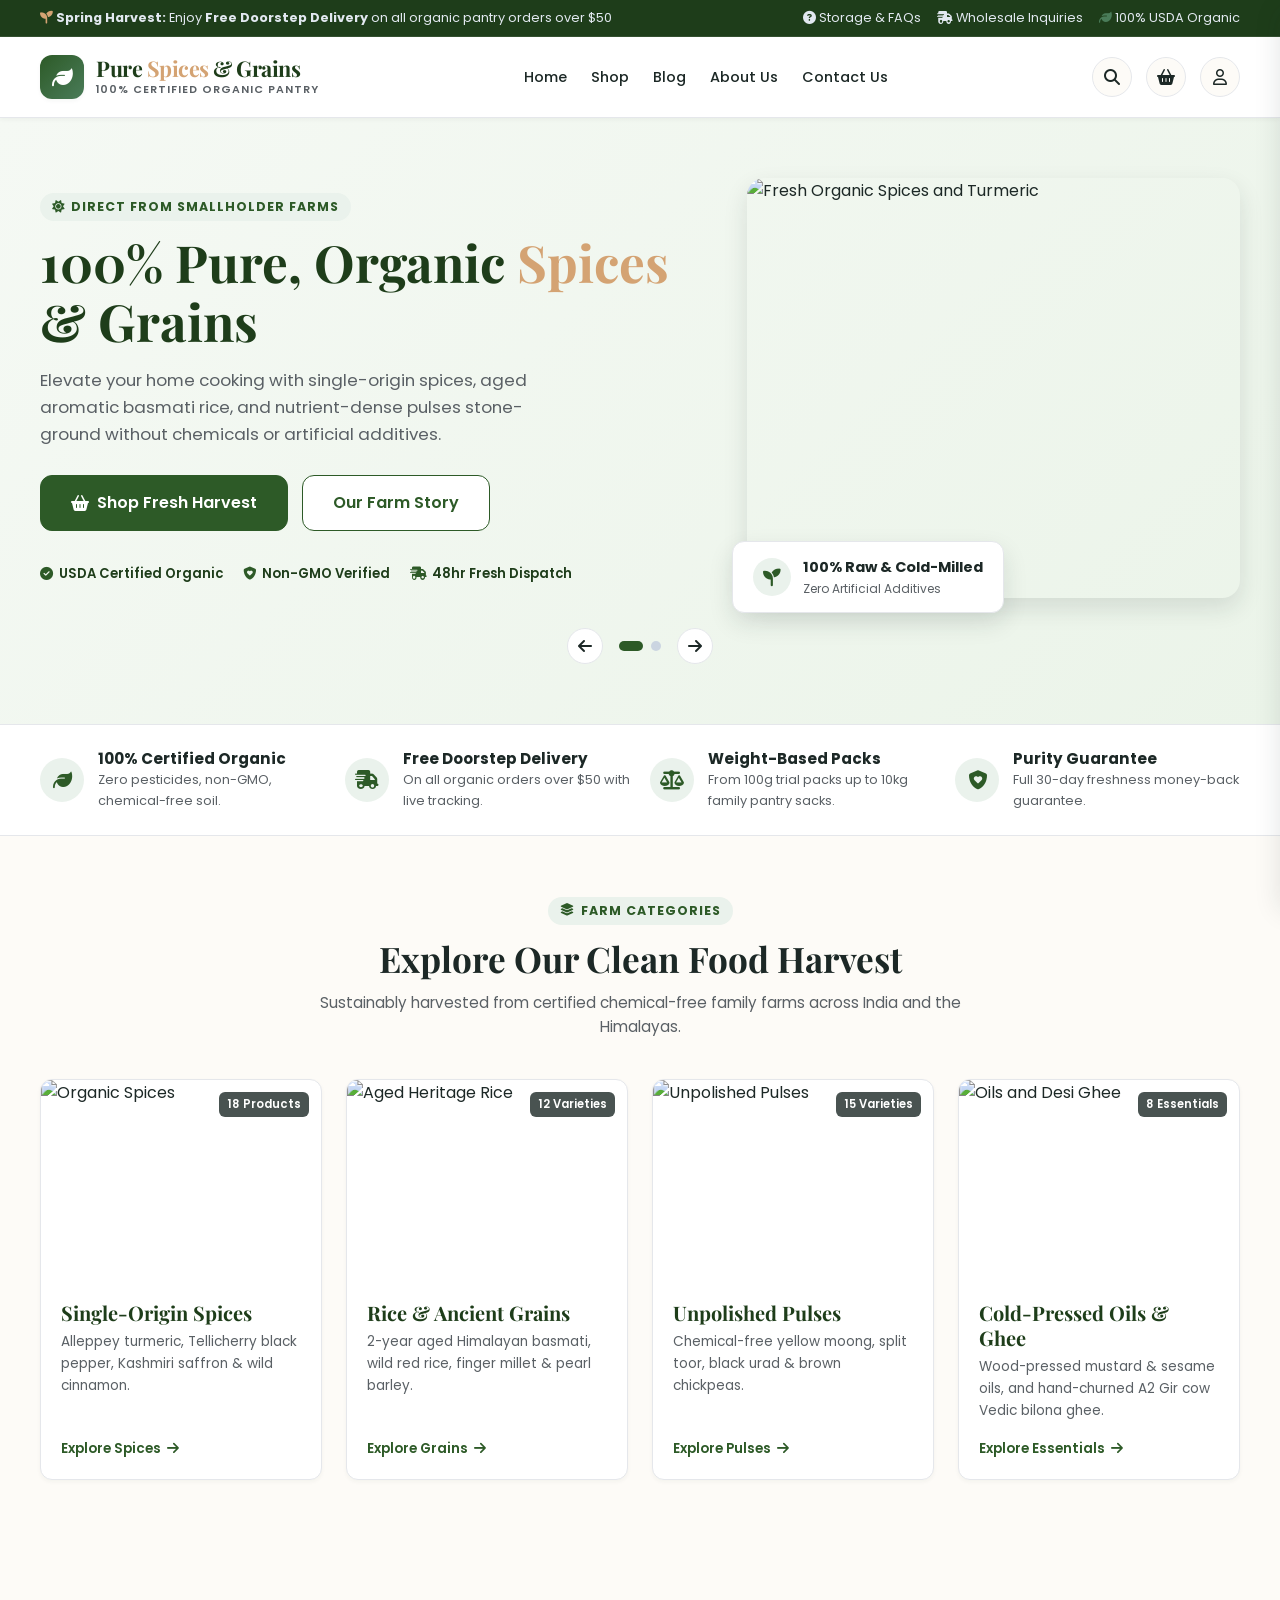
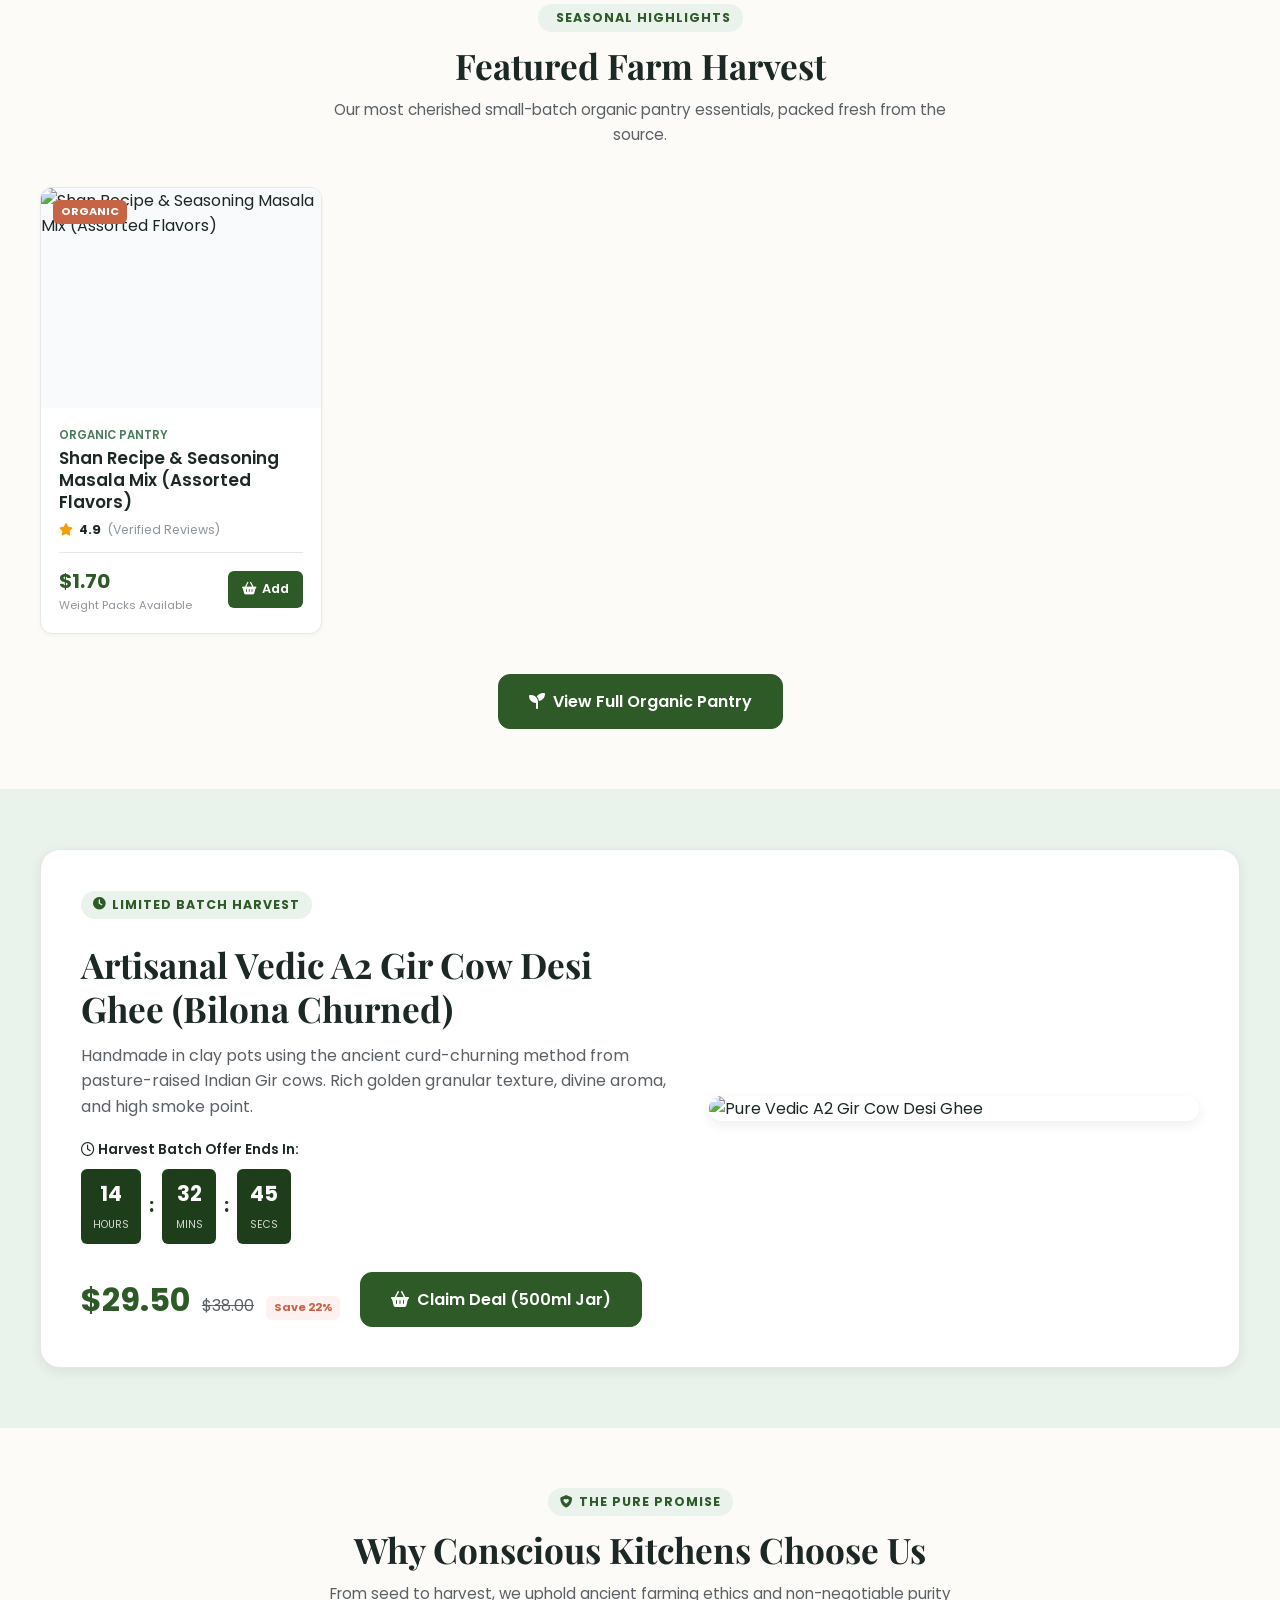
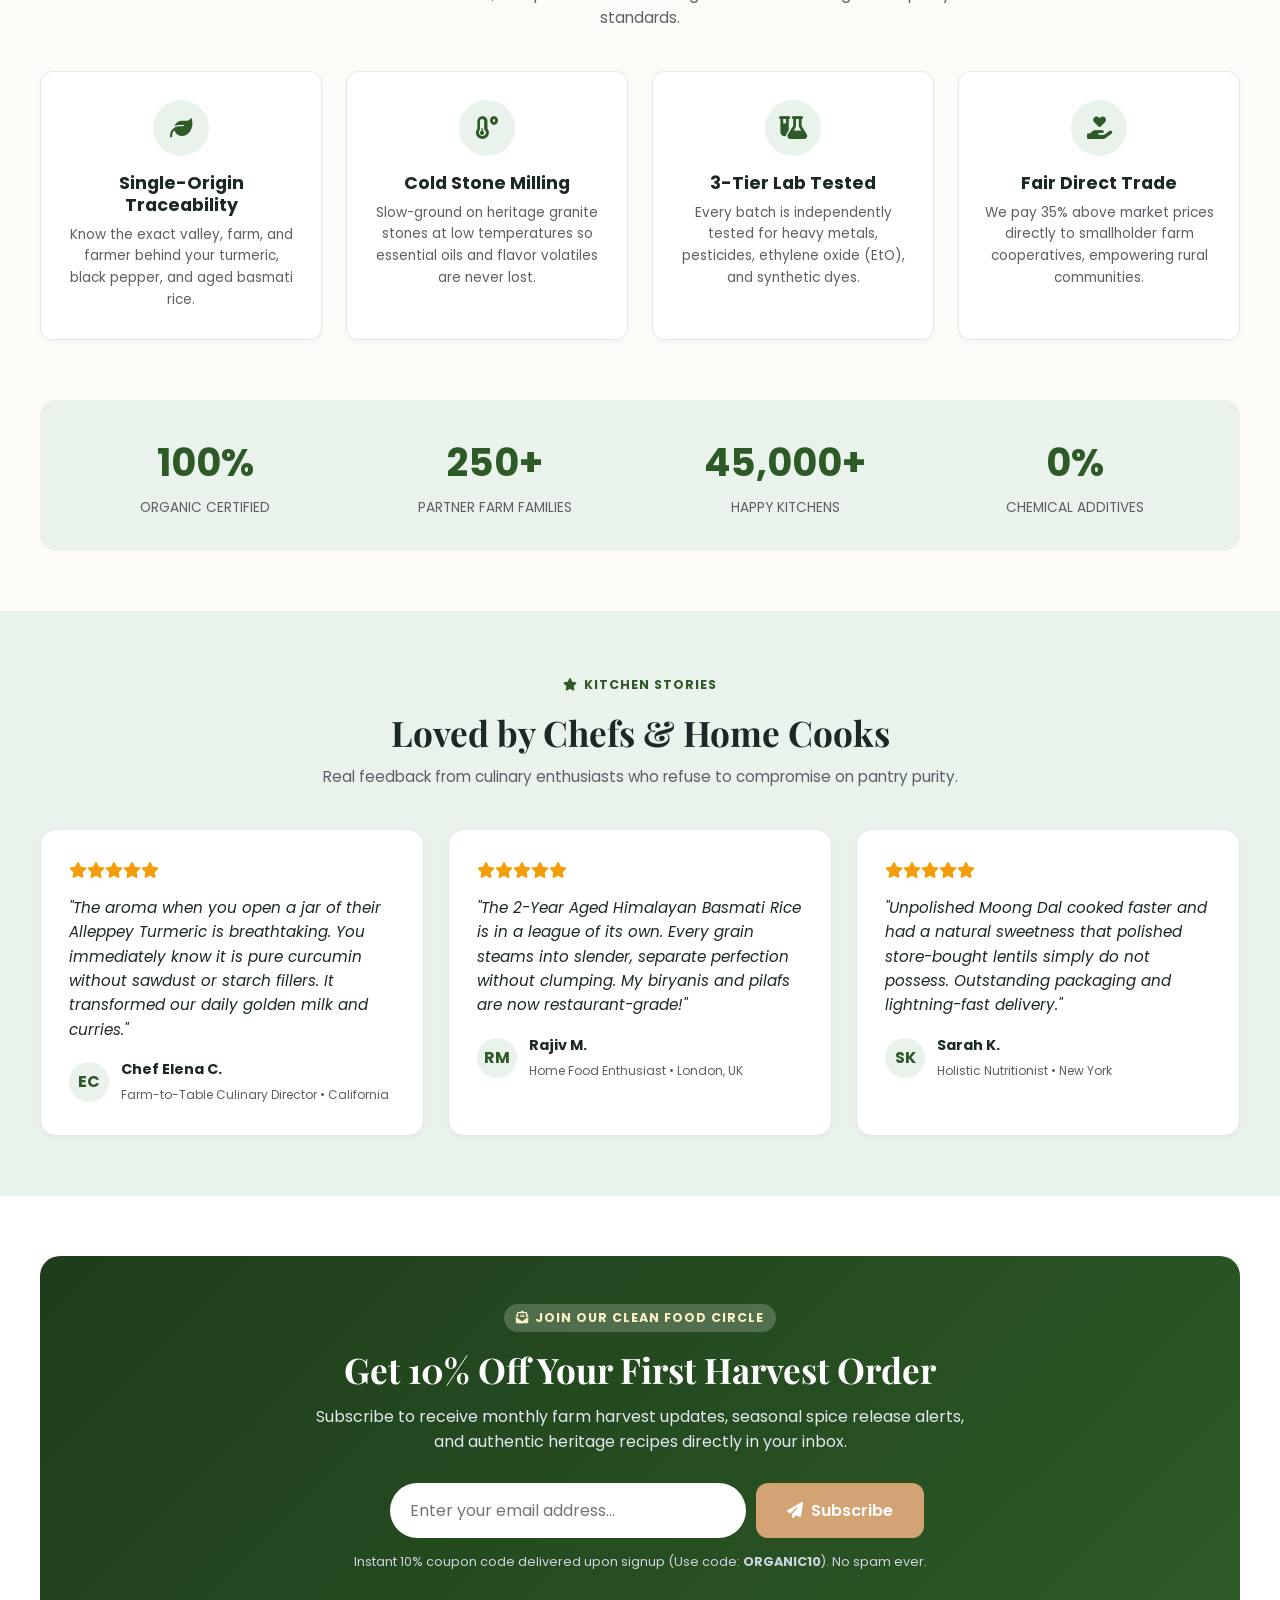
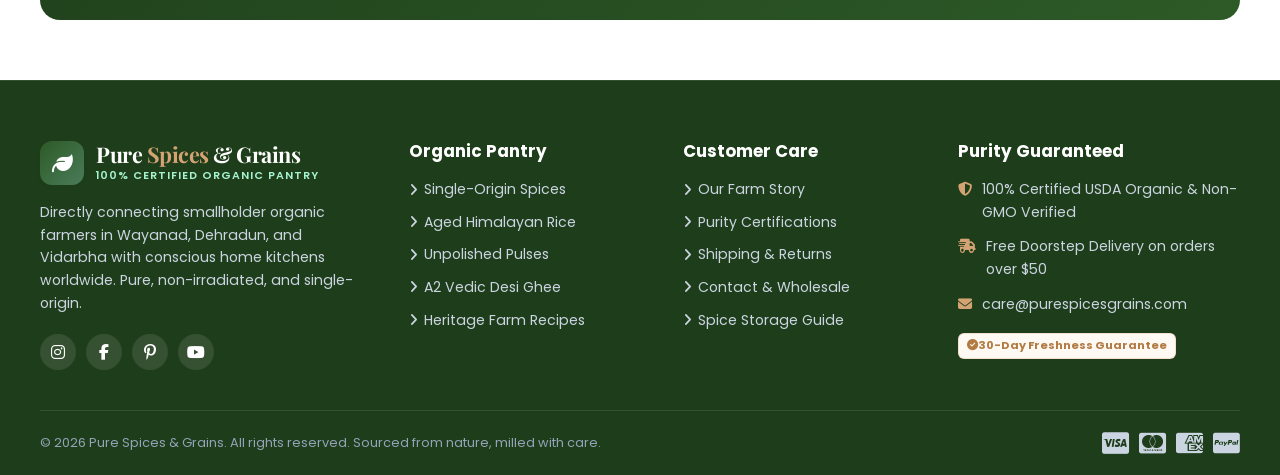
==== index.html @ 3eeeb17a "Fix CSS paths: Embed full master stylesheet and fontawesome for 100% pixel-perfect render" ====
<!DOCTYPE html>
<html lang="en-US">
<head>
  <meta charset="UTF-8">
  <meta name="viewport" content="width=device-width, initial-scale=1.0">
  <link rel="profile" href="https://gmpg.org/xfn/11">
  
  <link rel="preconnect" href="https://fonts.googleapis.com">
  <link rel="preconnect" href="https://fonts.gstatic.com" crossorigin>
  <link href="https://fonts.googleapis.com/css2?family=Playfair+Display:ital,wght@0,400;0,600;0,700;1,400&family=Poppins:ital,wght@0,300;0,400;0,500;0,600;0,700;1,400&display=swap" rel="stylesheet">
  <link rel="stylesheet" href="https://cdnjs.cloudflare.com/ajax/libs/font-awesome/6.5.1/css/all.min.css">
  
  <title>theme</title>
<meta name='robots' content='max-image-preview:large' />
<link rel='dns-prefetch' href='//fonts.googleapis.com' />
<link rel='dns-prefetch' href='//cdnjs.cloudflare.com' />
<style id="wp-img-auto-sizes-contain-inline-css">
img:is([sizes=auto i],[sizes^="auto," i]){contain-intrinsic-size:3000px 1500px}
/*# sourceURL=wp-img-auto-sizes-contain-inline-css */
</style>
<style id="wp-emoji-styles-inline-css">

	img.wp-smiley, img.emoji {
		display: inline !important;
		border: none !important;
		box-shadow: none !important;
		height: 1em !important;
		width: 1em !important;
		margin: 0 0.07em !important;
		vertical-align: -0.1em !important;
		background: none !important;
		padding: 0 !important;
	}
/*# sourceURL=wp-emoji-styles-inline-css */
</style>
<link rel='stylesheet' id='wp-block-library-css' href='https://themetest.appliancesnest.com/wp-includes/css/dist/block-library/style.min.css?ver=7.1' media='all' />
<style id="classic-theme-styles-inline-css">
/*! This file is auto-generated */
.wp-block-button__link{color:#fff;background-color:#32373c;border-radius:9999px;box-shadow:none;text-decoration:none;padding:calc(.667em + 2px) calc(1.333em + 2px);font-size:1.125em}.wp-block-file__button{background:#32373c;color:#fff;text-decoration:none}
/*# sourceURL=/wp-includes/css/classic-themes.min.css */
</style>
<style id="global-styles-inline-css">
:root{--wp--preset--aspect-ratio--square: 1;--wp--preset--aspect-ratio--4-3: 4/3;--wp--preset--aspect-ratio--3-4: 3/4;--wp--preset--aspect-ratio--3-2: 3/2;--wp--preset--aspect-ratio--2-3: 2/3;--wp--preset--aspect-ratio--16-9: 16/9;--wp--preset--aspect-ratio--9-16: 9/16;--wp--preset--color--black: #000000;--wp--preset--color--cyan-bluish-gray: #abb8c3;--wp--preset--color--white: #ffffff;--wp--preset--color--pale-pink: #f78da7;--wp--preset--color--vivid-red: #cf2e2e;--wp--preset--color--luminous-vivid-orange: #ff6900;--wp--preset--color--luminous-vivid-amber: #fcb900;--wp--preset--color--light-green-cyan: #7bdcb5;--wp--preset--color--vivid-green-cyan: #00d084;--wp--preset--color--pale-cyan-blue: #8ed1fc;--wp--preset--color--vivid-cyan-blue: #0693e3;--wp--preset--color--vivid-purple: #9b51e0;--wp--preset--gradient--vivid-cyan-blue-to-vivid-purple: linear-gradient(135deg,rgb(6,147,227) 0%,rgb(155,81,224) 100%);--wp--preset--gradient--light-green-cyan-to-vivid-green-cyan: linear-gradient(135deg,rgb(122,220,180) 0%,rgb(0,208,130) 100%);--wp--preset--gradient--luminous-vivid-amber-to-luminous-vivid-orange: linear-gradient(135deg,rgb(252,185,0) 0%,rgb(255,105,0) 100%);--wp--preset--gradient--luminous-vivid-orange-to-vivid-red: linear-gradient(135deg,rgb(255,105,0) 0%,rgb(207,46,46) 100%);--wp--preset--gradient--very-light-gray-to-cyan-bluish-gray: linear-gradient(135deg,rgb(238,238,238) 0%,rgb(169,184,195) 100%);--wp--preset--gradient--cool-to-warm-spectrum: linear-gradient(135deg,rgb(74,234,220) 0%,rgb(151,120,209) 20%,rgb(207,42,186) 40%,rgb(238,44,130) 60%,rgb(251,105,98) 80%,rgb(254,248,76) 100%);--wp--preset--gradient--blush-light-purple: linear-gradient(135deg,rgb(255,206,236) 0%,rgb(152,150,240) 100%);--wp--preset--gradient--blush-bordeaux: linear-gradient(135deg,rgb(254,205,165) 0%,rgb(254,45,45) 50%,rgb(107,0,62) 100%);--wp--preset--gradient--luminous-dusk: linear-gradient(135deg,rgb(255,203,112) 0%,rgb(199,81,192) 50%,rgb(65,88,208) 100%);--wp--preset--gradient--pale-ocean: linear-gradient(135deg,rgb(255,245,203) 0%,rgb(182,227,212) 50%,rgb(51,167,181) 100%);--wp--preset--gradient--electric-grass: linear-gradient(135deg,rgb(202,248,128) 0%,rgb(113,206,126) 100%);--wp--preset--gradient--midnight: linear-gradient(135deg,rgb(2,3,129) 0%,rgb(40,116,252) 100%);--wp--preset--font-size--small: 13px;--wp--preset--font-size--medium: 20px;--wp--preset--font-size--large: 36px;--wp--preset--font-size--x-large: 42px;--wp--preset--spacing--20: 0.44rem;--wp--preset--spacing--30: 0.67rem;--wp--preset--spacing--40: 1rem;--wp--preset--spacing--50: 1.5rem;--wp--preset--spacing--60: 2.25rem;--wp--preset--spacing--70: 3.38rem;--wp--preset--spacing--80: 5.06rem;--wp--preset--shadow--natural: 6px 6px 9px rgba(0, 0, 0, 0.2);--wp--preset--shadow--deep: 12px 12px 50px rgba(0, 0, 0, 0.4);--wp--preset--shadow--sharp: 6px 6px 0px rgba(0, 0, 0, 0.2);--wp--preset--shadow--outlined: 6px 6px 0px -3px rgb(255, 255, 255), 6px 6px rgb(0, 0, 0);--wp--preset--shadow--crisp: 6px 6px 0px rgb(0, 0, 0);}.wp-block-button{--wp--preset--dimension--25: 25%;--wp--preset--dimension--50: 50%;--wp--preset--dimension--75: 75%;--wp--preset--dimension--100: 100%;}:where(body) { margin: 0; }:where(.is-layout-flex){gap: 0.5em;}:where(.is-layout-grid){gap: 0.5em;}body .is-layout-flex{display: flex;}.is-layout-flex{flex-wrap: wrap;align-items: center;}.is-layout-flex > :is(*, div){margin: 0;}body .is-layout-grid{display: grid;}.is-layout-grid > :is(*, div){margin: 0;}body{padding-top: 0px;padding-right: 0px;padding-bottom: 0px;padding-left: 0px;}:root :where(.wp-element-button, .wp-block-button__link){background-color: #32373c;border-width: 0;color: #fff;font-family: inherit;font-size: inherit;font-style: inherit;font-weight: inherit;letter-spacing: inherit;line-height: inherit;padding-top: calc(0.667em + 2px);padding-right: calc(1.333em + 2px);padding-bottom: calc(0.667em + 2px);padding-left: calc(1.333em + 2px);text-decoration: none;text-transform: inherit;}.has-black-color{color: var(--wp--preset--color--black) !important;}.has-cyan-bluish-gray-color{color: var(--wp--preset--color--cyan-bluish-gray) !important;}.has-white-color{color: var(--wp--preset--color--white) !important;}.has-pale-pink-color{color: var(--wp--preset--color--pale-pink) !important;}.has-vivid-red-color{color: var(--wp--preset--color--vivid-red) !important;}.has-luminous-vivid-orange-color{color: var(--wp--preset--color--luminous-vivid-orange) !important;}.has-luminous-vivid-amber-color{color: var(--wp--preset--color--luminous-vivid-amber) !important;}.has-light-green-cyan-color{color: var(--wp--preset--color--light-green-cyan) !important;}.has-vivid-green-cyan-color{color: var(--wp--preset--color--vivid-green-cyan) !important;}.has-pale-cyan-blue-color{color: var(--wp--preset--color--pale-cyan-blue) !important;}.has-vivid-cyan-blue-color{color: var(--wp--preset--color--vivid-cyan-blue) !important;}.has-vivid-purple-color{color: var(--wp--preset--color--vivid-purple) !important;}.has-black-background-color{background-color: var(--wp--preset--color--black) !important;}.has-cyan-bluish-gray-background-color{background-color: var(--wp--preset--color--cyan-bluish-gray) !important;}.has-white-background-color{background-color: var(--wp--preset--color--white) !important;}.has-pale-pink-background-color{background-color: var(--wp--preset--color--pale-pink) !important;}.has-vivid-red-background-color{background-color: var(--wp--preset--color--vivid-red) !important;}.has-luminous-vivid-orange-background-color{background-color: var(--wp--preset--color--luminous-vivid-orange) !important;}.has-luminous-vivid-amber-background-color{background-color: var(--wp--preset--color--luminous-vivid-amber) !important;}.has-light-green-cyan-background-color{background-color: var(--wp--preset--color--light-green-cyan) !important;}.has-vivid-green-cyan-background-color{background-color: var(--wp--preset--color--vivid-green-cyan) !important;}.has-pale-cyan-blue-background-color{background-color: var(--wp--preset--color--pale-cyan-blue) !important;}.has-vivid-cyan-blue-background-color{background-color: var(--wp--preset--color--vivid-cyan-blue) !important;}.has-vivid-purple-background-color{background-color: var(--wp--preset--color--vivid-purple) !important;}.has-black-border-color{border-color: var(--wp--preset--color--black) !important;}.has-cyan-bluish-gray-border-color{border-color: var(--wp--preset--color--cyan-bluish-gray) !important;}.has-white-border-color{border-color: var(--wp--preset--color--white) !important;}.has-pale-pink-border-color{border-color: var(--wp--preset--color--pale-pink) !important;}.has-vivid-red-border-color{border-color: var(--wp--preset--color--vivid-red) !important;}.has-luminous-vivid-orange-border-color{border-color: var(--wp--preset--color--luminous-vivid-orange) !important;}.has-luminous-vivid-amber-border-color{border-color: var(--wp--preset--color--luminous-vivid-amber) !important;}.has-light-green-cyan-border-color{border-color: var(--wp--preset--color--light-green-cyan) !important;}.has-vivid-green-cyan-border-color{border-color: var(--wp--preset--color--vivid-green-cyan) !important;}.has-pale-cyan-blue-border-color{border-color: var(--wp--preset--color--pale-cyan-blue) !important;}.has-vivid-cyan-blue-border-color{border-color: var(--wp--preset--color--vivid-cyan-blue) !important;}.has-vivid-purple-border-color{border-color: var(--wp--preset--color--vivid-purple) !important;}.has-vivid-cyan-blue-to-vivid-purple-gradient-background{background: var(--wp--preset--gradient--vivid-cyan-blue-to-vivid-purple) !important;}.has-light-green-cyan-to-vivid-green-cyan-gradient-background{background: var(--wp--preset--gradient--light-green-cyan-to-vivid-green-cyan) !important;}.has-luminous-vivid-amber-to-luminous-vivid-orange-gradient-background{background: var(--wp--preset--gradient--luminous-vivid-amber-to-luminous-vivid-orange) !important;}.has-luminous-vivid-orange-to-vivid-red-gradient-background{background: var(--wp--preset--gradient--luminous-vivid-orange-to-vivid-red) !important;}.has-very-light-gray-to-cyan-bluish-gray-gradient-background{background: var(--wp--preset--gradient--very-light-gray-to-cyan-bluish-gray) !important;}.has-cool-to-warm-spectrum-gradient-background{background: var(--wp--preset--gradient--cool-to-warm-spectrum) !important;}.has-blush-light-purple-gradient-background{background: var(--wp--preset--gradient--blush-light-purple) !important;}.has-blush-bordeaux-gradient-background{background: var(--wp--preset--gradient--blush-bordeaux) !important;}.has-luminous-dusk-gradient-background{background: var(--wp--preset--gradient--luminous-dusk) !important;}.has-pale-ocean-gradient-background{background: var(--wp--preset--gradient--pale-ocean) !important;}.has-electric-grass-gradient-background{background: var(--wp--preset--gradient--electric-grass) !important;}.has-midnight-gradient-background{background: var(--wp--preset--gradient--midnight) !important;}.has-small-font-size{font-size: var(--wp--preset--font-size--small) !important;}.has-medium-font-size{font-size: var(--wp--preset--font-size--medium) !important;}.has-large-font-size{font-size: var(--wp--preset--font-size--large) !important;}.has-x-large-font-size{font-size: var(--wp--preset--font-size--x-large) !important;}
:root :where(.wp-block-icon svg){width: 24px;}
:where(.wp-block-gallery.is-layout-flex){gap: var( --wp--style--gallery-gap-default, var( --gallery-block--gutter-size, var( --wp--style--block-gap, 0.5em ) ) );}:where(.wp-block-gallery.is-layout-grid){gap: var( --wp--style--gallery-gap-default, var( --gallery-block--gutter-size, var( --wp--style--block-gap, 0.5em ) ) );}
:where(.wp-block-latest-posts.is-layout-flex){gap: 1.25em;}:where(.wp-block-latest-posts.is-layout-grid){gap: 1.25em;}
:where(.wp-block-post-template.is-layout-flex){gap: 1.25em;}:where(.wp-block-post-template.is-layout-grid){gap: 1.25em;}
:where(.wp-block-term-template.is-layout-flex){gap: 1.25em;}:where(.wp-block-term-template.is-layout-grid){gap: 1.25em;}
:where(.wp-block-columns.is-layout-flex){gap: 2em;}:where(.wp-block-columns.is-layout-grid){gap: 2em;}
:root :where(.wp-block-pullquote){font-size: 1.5em;line-height: 1.6;}
/*# sourceURL=global-styles-inline-css */
</style>
<link rel='stylesheet' id='woocommerce-layout-css' href='https://themetest.appliancesnest.com/wp-content/plugins/woocommerce/assets/css/woocommerce-layout.css?ver=11.0.1' media='all' />
<link rel='stylesheet' id='woocommerce-smallscreen-css' href='https://themetest.appliancesnest.com/wp-content/plugins/woocommerce/assets/css/woocommerce-smallscreen.css?ver=11.0.1' media='only screen and (max-width: 768px)' />
<link rel='stylesheet' id='woocommerce-general-css' href='https://themetest.appliancesnest.com/wp-content/plugins/woocommerce/assets/css/woocommerce.css?ver=11.0.1' media='all' />
<style id="woocommerce-inline-inline-css">
.woocommerce form .form-row .required { visibility: visible; }
/*# sourceURL=woocommerce-inline-inline-css */
</style>
<link rel='stylesheet' id='psg-google-fonts-css' href='https://fonts.googleapis.com/css2?family=Playfair+Display:ital,wght@0,400;0,600;0,700;1,400&#038;family=Poppins:ital,wght@0,300;0,400;0,500;0,600;0,700;1,400&#038;display=swap' media='all' />
<link rel='stylesheet' id='psg-fontawesome-css' href='https://cdnjs.cloudflare.com/ajax/libs/font-awesome/6.5.1/css/all.min.css?ver=6.5.1' media='all' />
<link rel='stylesheet' id='psg-custom-styles-css' href='https://themetest.appliancesnest.com/wp-content/themes/pure-spices-grains/css/styles.css?ver=2.0.0' media='all' />
<link rel='stylesheet' id='psg-theme-style-css' href='https://themetest.appliancesnest.com/wp-content/themes/pure-spices-grains/style.css?ver=2.0.0' media='all' />
<script id="jquery-core-js" src="https://themetest.appliancesnest.com/wp-includes/js/jquery/jquery.min.js?ver=3.7.1"></script>
<script id="jquery-migrate-js" src="https://themetest.appliancesnest.com/wp-includes/js/jquery/jquery-migrate.min.js?ver=3.4.1"></script>
<script data-wp-strategy="defer" defer id="wc-jquery-blockui-js" src="https://themetest.appliancesnest.com/wp-content/plugins/woocommerce/assets/js/jquery-blockui/jquery.blockUI.min.js?ver=2.7.0-wc.11.0.1"></script>
<script id="wc-add-to-cart-js-extra">
var wc_add_to_cart_params = {"ajax_url":"/wp-admin/admin-ajax.php","wc_ajax_url":"/?wc-ajax=%%endpoint%%","i18n_view_cart":"View cart","cart_url":"https://themetest.appliancesnest.com/cart/","is_cart":"","cart_redirect_after_add":"no"};
//# sourceURL=wc-add-to-cart-js-extra
</script>
<script data-wp-strategy="defer" defer id="wc-add-to-cart-js" src="https://themetest.appliancesnest.com/wp-content/plugins/woocommerce/assets/js/frontend/add-to-cart.min.js?ver=11.0.1"></script>
<script data-wp-strategy="defer" defer id="wc-js-cookie-js" src="https://themetest.appliancesnest.com/wp-content/plugins/woocommerce/assets/js/js-cookie/js.cookie.min.js?ver=2.1.4-wc.11.0.1"></script>
<script id="woocommerce-js-extra">
var woocommerce_params = {"ajax_url":"/wp-admin/admin-ajax.php","wc_ajax_url":"/?wc-ajax=%%endpoint%%","i18n_password_show":"Show password","i18n_password_hide":"Hide password"};
//# sourceURL=woocommerce-js-extra
</script>
<script data-wp-strategy="defer" defer id="woocommerce-js" src="https://themetest.appliancesnest.com/wp-content/plugins/woocommerce/assets/js/frontend/woocommerce.min.js?ver=11.0.1"></script>
<link rel="https://api.w.org/" href="https://themetest.appliancesnest.com/wp-json/" /><link rel="EditURI" type="application/rsd+xml" title="RSD" href="https://themetest.appliancesnest.com/xmlrpc.php?rsd" />
<meta name="generator" content="WordPress 7.1" />
<meta name="generator" content="WooCommerce 11.0.1" />
	<noscript><style>.woocommerce-product-gallery{ opacity: 1 !important; }</style></noscript>
	<meta name="generator" content="Elementor 4.2.3; features: e_font_icon_svg, additional_custom_breakpoints; settings: css_print_method-external, google_font-enabled, font_display-swap">
			<style>
				.e-con.e-parent:nth-of-type(n+4):not(.e-lazyloaded):not(.e-no-lazyload),
				.e-con.e-parent:nth-of-type(n+4):not(.e-lazyloaded):not(.e-no-lazyload) * {
					background-image: none !important;
				}
				@media screen and (max-height: 1024px) {
					.e-con.e-parent:nth-of-type(n+3):not(.e-lazyloaded):not(.e-no-lazyload),
					.e-con.e-parent:nth-of-type(n+3):not(.e-lazyloaded):not(.e-no-lazyload) * {
						background-image: none !important;
					}
				}
				@media screen and (max-height: 640px) {
					.e-con.e-parent:nth-of-type(n+2):not(.e-lazyloaded):not(.e-no-lazyload),
					.e-con.e-parent:nth-of-type(n+2):not(.e-lazyloaded):not(.e-no-lazyload) * {
						background-image: none !important;
					}
				}
			</style>
			
            <link rel="preconnect" href="https://fonts.googleapis.com">
            <link rel="preconnect" href="https://fonts.gstatic.com" crossorigin>
            <link href="https://fonts.googleapis.com/css2?family=Plus+Jakarta+Sans:wght@300;400;500;600;700;800&family=Playfair+Display:ital,wght@0,600;0,700;1,400&display=swap" rel="stylesheet">
            <link rel="stylesheet" href="https://cdnjs.cloudflare.com/ajax/libs/font-awesome/6.5.1/css/all.min.css">
            <link rel="stylesheet" href="css/styles.css">
            <style>
              /* Full visibility and clean alignment */
              html { margin-top: 0 !important; }
              #wpadminbar { display: none !important; }
              .reveal { opacity: 1 !important; transform: none !important; }
              /* ==========================================================================
   PURE SPICES & GRAINS - MASTER STYLESHEET
   Design System: Organic, Earthy, Premium Farm-to-Table E-Commerce
   ========================================================================== */

:root {
  /* Primary Color Palette */
  --color-forest: #2D5A27;        /* Primary Brand Green */
  --color-forest-dark: #1E3D1A;   /* Deep Evergreen */
  --color-forest-light: #3D7A35;  /* Vibrant Leaf Green */
  --color-sage: #4A7C59;          /* Secondary Accent */
  --color-sage-light: #EAF2EC;    /* Soft Tint Background */
  
  /* Accent & Earth Tones */
  --color-amber: #D4A373;         /* Harvest Gold / Warm Amber */
  --color-amber-light: #FEF9F3;   /* Light Gold Tint */
  --color-terracotta: #C86446;    /* Spice Red / Discount Badges */
  --color-cream: #FDFBF7;         /* Warm Paper / Page Background */
  --color-white: #FFFFFF;
  
  /* Neutrals & Typography */
  --color-dark-roast: #1C2826;    /* Primary Text Dark */
  --color-charcoal: #2B2D2F;      /* Secondary Headings */
  --color-text-muted: #5A6065;    /* Body Copy Muted */
  --color-text-light: #8E959B;    /* Subtle Subtext */
  --color-border: #E5E7EB;        /* Clean Card Borders */
  --color-border-dark: #D1D5DB;
  
  /* Typography */
  --font-serif: 'Playfair Display', Georgia, serif;
  --font-sans: 'Poppins', -apple-system, BlinkMacSystemFont, 'Segoe UI', Roboto, sans-serif;
  
  /* Shadows & Elevations */
  --shadow-sm: 0 2px 4px rgba(28, 40, 38, 0.04);
  --shadow-md: 0 4px 12px rgba(28, 40, 38, 0.08);
  --shadow-lg: 0 10px 25px rgba(28, 40, 38, 0.12);
  --shadow-hover: 0 12px 30px rgba(45, 90, 39, 0.15);
  
  /* Layout Dimensions */
  --header-height: 80px;
  --max-width: 1240px;
  --radius-sm: 6px;
  --radius-md: 12px;
  --radius-lg: 18px;
  --radius-full: 9999px;
  --transition-fast: 0.2s ease;
  --transition-normal: 0.3s ease;
}

/* Base Resets */
*, *::before, *::after {
  box-sizing: border-box;
  margin: 0;
  padding: 0;
}

html {
  scroll-behavior: smooth;
  font-size: 16px;
}

body {
  font-family: var(--font-sans);
  background-color: var(--color-cream);
  color: var(--color-dark-roast);
  line-height: 1.6;
  -webkit-font-smoothing: antialiased;
  overflow-x: hidden;
}

img {
  max-width: 100%;
  height: auto;
  display: block;
}

a {
  color: inherit;
  text-decoration: none;
  transition: color var(--transition-fast);
}

button, input, select, textarea {
  font-family: inherit;
  font-size: inherit;
  outline: none;
}

/* Typography Headings */
h1, h2, h3, h4, h5, h6 {
  font-family: var(--font-serif);
  color: var(--color-dark-roast);
  line-height: 1.25;
  font-weight: 700;
}

.container {
  width: 100%;
  max-width: var(--max-width);
  margin: 0 auto;
  padding: 0 20px;
}

/* ==========================================================================
   HEADER & NAVIGATION (FIXED FLEX ROW)
   ========================================================================== */
.announcement-bar {
  background: var(--color-forest-dark);
  color: #E2E8F0;
  font-size: 0.8rem;
  padding: 8px 0;
  border-bottom: 1px solid rgba(255,255,255,0.1);
}

.announcement-inner {
  display: flex;
  justify-content: space-between;
  align-items: center;
  flex-wrap: wrap;
  gap: 10px;
}

.announcement-meta {
  display: flex;
  align-items: center;
  gap: 16px;
}

.announcement-meta a:hover {
  color: var(--color-amber);
}

.main-header {
  background: var(--color-white);
  border-bottom: 1px solid var(--color-border);
  position: sticky;
  top: 0;
  z-index: 100;
  transition: all var(--transition-normal);
  box-shadow: var(--shadow-sm);
}

.main-header.is-scrolled {
  box-shadow: var(--shadow-md);
}

.header-inner {
  display: flex;
  align-items: center;
  justify-content: space-between;
  height: var(--header-height);
  gap: 20px;
}

/* Brand Logo */
.brand-logo {
  display: flex;
  align-items: center;
  gap: 12px;
  text-decoration: none;
  flex-shrink: 0;
}

.brand-icon {
  width: 44px;
  height: 44px;
  background: linear-gradient(135deg, var(--color-forest), var(--color-sage));
  color: var(--color-white);
  border-radius: var(--radius-md);
  display: flex;
  align-items: center;
  justify-content: center;
  font-size: 1.3rem;
  box-shadow: var(--shadow-sm);
}

.brand-text {
  display: flex;
  flex-direction: column;
}

.brand-title {
  font-family: var(--font-serif);
  font-size: 1.35rem;
  font-weight: 700;
  color: var(--color-forest-dark);
  line-height: 1.1;
  letter-spacing: -0.5px;
}

.brand-title span {
  color: var(--color-amber);
}

.brand-tagline {
  font-size: 0.68rem;
  color: var(--color-text-muted);
  text-transform: uppercase;
  letter-spacing: 1px;
  font-weight: 600;
}

/* Navigation Menu (Horizontal Flex Enforced) */
.nav-menu,
.nav-menu .menu-primary-container {
  display: flex !important;
  align-items: center !important;
}

.nav-menu-list,
.nav-menu .menu-primary-container ul,
.nav-menu ul {
  display: flex !important;
  flex-direction: row !important;
  align-items: center !important;
  gap: 1.5rem !important;
  list-style: none !important;
  margin: 0 !important;
  padding: 0 !important;
}

.nav-menu-list li,
.nav-menu ul li {
  display: inline-flex !important;
  align-items: center !important;
  margin: 0 !important;
  padding: 0 !important;
}

.nav-link,
.nav-menu ul li a {
  font-size: 0.9rem;
  font-weight: 500;
  color: var(--color-dark-roast);
  padding: 8px 0;
  position: relative;
  text-decoration: none;
  white-space: nowrap;
}

.nav-link:hover,
.nav-link.active,
.nav-menu ul li a:hover {
  color: var(--color-forest);
}

.nav-link::after {
  content: '';
  position: absolute;
  bottom: 0;
  left: 0;
  width: 0;
  height: 2px;
  background: var(--color-forest);
  transition: width var(--transition-fast);
}

.nav-link:hover::after,
.nav-link.active::after {
  width: 100%;
}

/* Header Actions */
.header-actions {
  display: flex;
  align-items: center;
  gap: 14px;
  flex-shrink: 0;
}

.action-btn {
  width: 40px;
  height: 40px;
  border-radius: var(--radius-full);
  background: var(--color-cream);
  border: 1px solid var(--color-border);
  color: var(--color-dark-roast);
  display: flex;
  align-items: center;
  justify-content: center;
  cursor: pointer;
  position: relative;
  transition: all var(--transition-fast);
}

.action-btn:hover {
  background: var(--color-forest);
  color: var(--color-white);
  border-color: var(--color-forest);
}

.action-badge {
  position: absolute;
  top: -4px;
  right: -4px;
  background: var(--color-terracotta);
  color: var(--color-white);
  font-size: 0.65rem;
  font-weight: 700;
  min-width: 18px;
  height: 18px;
  border-radius: var(--radius-full);
  display: flex;
  align-items: center;
  justify-content: center;
  padding: 0 4px;
}

.mobile-toggle {
  display: none;
  background: none;
  border: none;
  font-size: 1.4rem;
  color: var(--color-dark-roast);
  cursor: pointer;
}

/* Mobile Drawer */
.mobile-nav-drawer {
  position: fixed;
  top: 0;
  left: 0;
  width: 100%;
  height: 100%;
  background: rgba(0,0,0,0.5);
  z-index: 999;
  visibility: hidden;
  opacity: 0;
  transition: all var(--transition-normal);
}

.mobile-nav-drawer.open {
  visibility: visible;
  opacity: 1;
}

.mobile-nav-content {
  width: 80%;
  max-width: 320px;
  height: 100%;
  background: var(--color-white);
  padding: 24px;
  transform: translateX(-100%);
  transition: transform var(--transition-normal);
  display: flex;
  flex-direction: column;
}

.mobile-nav-drawer.open .mobile-nav-content {
  transform: translateX(0);
}

.mobile-nav-links {
  list-style: none;
  display: flex;
  flex-direction: column;
  gap: 16px;
  margin-top: 24px;
}

.mobile-nav-links a {
  font-size: 1.05rem;
  font-weight: 600;
  color: var(--color-dark-roast);
  display: flex;
  align-items: center;
  gap: 10px;
}

.mobile-nav-links a:hover,
.mobile-nav-links a.active {
  color: var(--color-forest);
}

/* ==========================================================================
   BUTTONS & BADGES
   ========================================================================== */
.btn {
  display: inline-flex;
  align-items: center;
  justify-content: center;
  gap: 8px;
  padding: 12px 24px;
  border-radius: var(--radius-md);
  font-weight: 600;
  font-size: 0.9rem;
  cursor: pointer;
  transition: all var(--transition-fast);
  border: 1px solid transparent;
  text-decoration: none;
}

.btn-primary {
  background: var(--color-forest);
  color: var(--color-white);
  border-color: var(--color-forest);
}

.btn-primary:hover {
  background: var(--color-forest-dark);
  border-color: var(--color-forest-dark);
  box-shadow: var(--shadow-md);
  transform: translateY(-1px);
}

.btn-secondary {
  background: var(--color-white);
  color: var(--color-forest);
  border-color: var(--color-forest);
}

.btn-secondary:hover {
  background: var(--color-sage-light);
  color: var(--color-forest-dark);
}

.btn-gold {
  background: var(--color-amber);
  color: var(--color-white);
}

.btn-gold:hover {
  background: #c38f5f;
  color: var(--color-white);
}

.btn-outline {
  background: transparent;
  border-color: var(--color-border);
  color: var(--color-dark-roast);
}

.btn-outline:hover {
  border-color: var(--color-forest);
  color: var(--color-forest);
}

.btn-lg {
  padding: 14px 30px;
  font-size: 1rem;
  border-radius: var(--radius-md);
}

.btn-sm {
  padding: 8px 16px;
  font-size: 0.8rem;
  border-radius: var(--radius-sm);
}

.btn-block {
  width: 100%;
}

.section-badge {
  display: inline-flex;
  align-items: center;
  gap: 6px;
  font-size: 0.78rem;
  font-weight: 700;
  text-transform: uppercase;
  letter-spacing: 1px;
  padding: 4px 12px;
  border-radius: var(--radius-full);
  background: var(--color-sage-light);
  color: var(--color-forest);
  margin-bottom: 12px;
}

.badge-tag {
  display: inline-flex;
  align-items: center;
  padding: 3px 8px;
  border-radius: var(--radius-sm);
  font-size: 0.7rem;
  font-weight: 700;
}

.badge-soft {
  background: var(--color-sage-light);
  color: var(--color-forest);
}

.badge-gold {
  background: var(--color-amber-light);
  color: #B27B44;
  border: 1px solid rgba(212, 163, 115, 0.3);
}

.badge-terracotta {
  background: #FDF2F0;
  color: var(--color-terracotta);
}

/* ==========================================================================
   SECTIONS, HERO & CARDS
   ========================================================================== */
.section {
  padding: 60px 0;
}

.section-bg-white {
  background: var(--color-white);
}

.section-header {
  text-align: center;
  max-width: 650px;
  margin: 0 auto 40px auto;
}

.section-title {
  font-size: 2.2rem;
  color: var(--color-dark-roast);
  margin-bottom: 10px;
}

.section-subtitle {
  color: var(--color-text-muted);
  font-size: 0.95rem;
}

/* Hero Slider */
.hero-slider-section {
  background: linear-gradient(135deg, #F5F9F4 0%, #EBF4E9 100%);
  padding: 60px 0;
  position: relative;
  overflow: hidden;
  border-bottom: 1px solid var(--color-border);
}

.hero-slide {
  display: none;
}

.hero-slide.active {
  display: block;
}

.hero-grid {
  display: grid;
  grid-template-columns: 1.15fr 0.85fr;
  gap: 40px;
  align-items: center;
}

.hero-title {
  font-size: 3.2rem;
  line-height: 1.15;
  color: var(--color-forest-dark);
  margin-bottom: 16px;
}

.hero-highlight {
  color: var(--color-amber);
}

.hero-desc {
  font-size: 1.05rem;
  color: var(--color-text-muted);
  margin-bottom: 28px;
  max-width: 540px;
}

.hero-buttons {
  display: flex;
  gap: 14px;
  margin-bottom: 32px;
  flex-wrap: wrap;
}

.hero-badges-row {
  display: flex;
  gap: 20px;
  flex-wrap: wrap;
}

.hero-badge-item {
  display: flex;
  align-items: center;
  gap: 6px;
  font-size: 0.82rem;
  font-weight: 600;
  color: var(--color-forest-dark);
}

.hero-badge-item i {
  color: var(--color-forest);
}

.hero-image-wrapper {
  position: relative;
}

.hero-img-card {
  border-radius: var(--radius-lg);
  overflow: hidden;
  box-shadow: var(--shadow-lg);
  position: relative;
}

.hero-img-card img {
  width: 100%;
  height: 420px;
  object-fit: cover;
}

.hero-floating-card {
  position: absolute;
  bottom: -15px;
  left: -15px;
  background: var(--color-white);
  padding: 14px 20px;
  border-radius: var(--radius-md);
  box-shadow: var(--shadow-lg);
  display: flex;
  align-items: center;
  gap: 12px;
  border: 1px solid var(--color-border);
}

.floating-icon {
  width: 38px;
  height: 38px;
  border-radius: 50%;
  background: var(--color-sage-light);
  color: var(--color-forest);
  display: flex;
  align-items: center;
  justify-content: center;
  font-size: 1.1rem;
}

.floating-title {
  font-weight: 700;
  font-size: 0.9rem;
}

.floating-sub {
  font-size: 0.75rem;
  color: var(--color-text-muted);
}

.slider-controls {
  display: flex;
  align-items: center;
  justify-content: center;
  gap: 16px;
  margin-top: 30px;
}

.slider-btn {
  width: 36px;
  height: 36px;
  border-radius: 50%;
  background: var(--color-white);
  border: 1px solid var(--color-border);
  color: var(--color-dark-roast);
  cursor: pointer;
  display: flex;
  align-items: center;
  justify-content: center;
  transition: all var(--transition-fast);
}

.slider-btn:hover {
  background: var(--color-forest);
  color: var(--color-white);
}

.slider-dots {
  display: flex;
  gap: 8px;
}

.slider-dots .dot {
  width: 10px;
  height: 10px;
  border-radius: 50%;
  background: #CBD5E1;
  cursor: pointer;
  transition: all var(--transition-fast);
}

.slider-dots .dot.active {
  background: var(--color-forest);
  width: 24px;
  border-radius: var(--radius-full);
}

/* Trust Bar */
.trust-bar {
  background: var(--color-white);
  padding: 24px 0;
  border-bottom: 1px solid var(--color-border);
}

.trust-grid {
  display: grid;
  grid-template-columns: repeat(auto-fit, minmax(220px, 1fr));
  gap: 20px;
}

.trust-item {
  display: flex;
  align-items: center;
  gap: 14px;
}

.trust-icon {
  width: 44px;
  height: 44px;
  border-radius: 50%;
  background: var(--color-sage-light);
  color: var(--color-forest);
  display: flex;
  align-items: center;
  justify-content: center;
  font-size: 1.2rem;
  flex-shrink: 0;
}

.trust-info h4 {
  font-family: var(--font-sans);
  font-size: 0.95rem;
  margin-bottom: 2px;
}

.trust-info p {
  font-size: 0.8rem;
  color: var(--color-text-muted);
  margin: 0;
}

/* Category Cards */
.categories-grid {
  display: grid;
  grid-template-columns: repeat(auto-fit, minmax(260px, 1fr));
  gap: 24px;
}

.category-card {
  background: var(--color-white);
  border-radius: var(--radius-md);
  overflow: hidden;
  border: 1px solid var(--color-border);
  box-shadow: var(--shadow-sm);
  transition: all var(--transition-normal);
  display: flex;
  flex-direction: column;
}

.category-card:hover {
  transform: translateY(-4px);
  box-shadow: var(--shadow-hover);
  border-color: var(--color-sage);
}

.category-img-box {
  height: 200px;
  position: relative;
  overflow: hidden;
}

.category-img-box img {
  width: 100%;
  height: 100%;
  object-fit: cover;
  transition: transform 0.5s ease;
}

.category-card:hover .category-img-box img {
  transform: scale(1.05);
}

.category-count {
  position: absolute;
  top: 12px;
  right: 12px;
  background: rgba(28, 40, 38, 0.8);
  color: #fff;
  font-size: 0.72rem;
  font-weight: 600;
  padding: 3px 8px;
  border-radius: var(--radius-sm);
  backdrop-filter: blur(4px);
}

.category-info {
  padding: 20px;
  flex: 1;
  display: flex;
  flex-direction: column;
}

.category-name {
  font-size: 1.25rem;
  margin-bottom: 6px;
  color: var(--color-forest-dark);
}

.category-desc {
  font-size: 0.85rem;
  color: var(--color-text-muted);
  margin-bottom: 16px;
  flex-grow: 1;
}

.category-link {
  font-size: 0.85rem;
  font-weight: 600;
  color: var(--color-forest);
  display: inline-flex;
  align-items: center;
  gap: 6px;
}

/* ==========================================================================
   PRODUCT CARDS & GRIDS
   ========================================================================== */
.products-grid {
  display: grid;
  grid-template-columns: repeat(auto-fill, minmax(260px, 1fr));
  gap: 24px;
}

.product-card {
  background: var(--color-white);
  border: 1px solid var(--color-border);
  border-radius: var(--radius-md);
  overflow: hidden;
  box-shadow: var(--shadow-sm);
  position: relative;
  display: flex;
  flex-direction: column;
  transition: all var(--transition-normal);
}

.product-card:hover {
  transform: translateY(-4px);
  box-shadow: var(--shadow-hover);
  border-color: var(--color-sage);
}

.product-badge-float {
  position: absolute;
  top: 12px;
  left: 12px;
  z-index: 2;
  background: var(--color-terracotta);
  color: #fff;
}

.product-wishlist-btn {
  position: absolute;
  top: 12px;
  right: 12px;
  z-index: 2;
  width: 32px;
  height: 32px;
  border-radius: 50%;
  background: var(--color-white);
  border: 1px solid var(--color-border);
  color: var(--color-text-muted);
  cursor: pointer;
  display: flex;
  align-items: center;
  justify-content: center;
  transition: all var(--transition-fast);
}

.product-wishlist-btn:hover,
.product-wishlist-btn.active {
  color: var(--color-terracotta);
  background: #FFF5F5;
}

.product-image-box {
  height: 220px;
  position: relative;
  overflow: hidden;
  background: #F9FAFB;
}

.product-image-box img {
  width: 100%;
  height: 100%;
  object-fit: cover;
  transition: transform 0.4s ease;
}

.product-card:hover .product-image-box img {
  transform: scale(1.05);
}

.product-quick-view-overlay {
  position: absolute;
  bottom: 0;
  left: 0;
  width: 100%;
  padding: 10px;
  background: rgba(255, 255, 255, 0.9);
  backdrop-filter: blur(4px);
  display: flex;
  justify-content: center;
  transform: translateY(100%);
  transition: transform var(--transition-fast);
}

.product-card:hover .product-quick-view-overlay {
  transform: translateY(0);
}

.btn-quick-view {
  font-size: 0.78rem;
  font-weight: 600;
  color: var(--color-forest);
  background: none;
  border: none;
  cursor: pointer;
  display: inline-flex;
  align-items: center;
  gap: 6px;
}

.product-body {
  padding: 18px;
  display: flex;
  flex-direction: column;
  flex: 1;
}

.product-category-tag {
  font-size: 0.72rem;
  font-weight: 600;
  text-transform: uppercase;
  color: var(--color-sage);
  margin-bottom: 4px;
}

.product-name {
  font-family: var(--font-sans);
  font-size: 1.05rem;
  font-weight: 600;
  margin-bottom: 6px;
  line-height: 1.3;
}

.product-rating-row {
  display: flex;
  align-items: center;
  gap: 6px;
  font-size: 0.78rem;
  color: var(--color-dark-roast);
  margin-bottom: 12px;
}

.product-rating-row .stars {
  color: #F59E0B;
}

.rating-count {
  color: var(--color-text-light);
}

.weight-selector-label {
  font-size: 0.72rem;
  font-weight: 600;
  color: var(--color-text-muted);
  text-transform: uppercase;
  margin-bottom: 6px;
}

.weight-options {
  display: flex;
  gap: 6px;
  flex-wrap: wrap;
  margin-bottom: 16px;
}

.weight-chip {
  font-size: 0.75rem;
  padding: 3px 8px;
  border-radius: var(--radius-sm);
  border: 1px solid var(--color-border);
  background: var(--color-cream);
  color: var(--color-dark-roast);
  cursor: pointer;
  transition: all var(--transition-fast);
}

.weight-chip:hover,
.weight-chip.active {
  background: var(--color-forest);
  color: var(--color-white);
  border-color: var(--color-forest);
}

.product-card-footer {
  margin-top: auto;
  padding-top: 12px;
  border-top: 1px solid var(--color-border);
  display: flex;
  align-items: center;
  justify-content: space-between;
}

.product-price-box {
  display: flex;
  flex-direction: column;
}

.product-price-current {
  font-size: 1.25rem;
  font-weight: 700;
  color: var(--color-forest);
}

.product-price-unit {
  font-size: 0.7rem;
  color: var(--color-text-light);
}

.btn-add-cart {
  padding: 8px 14px;
  border-radius: var(--radius-sm);
  background: var(--color-forest);
  color: var(--color-white);
  border: none;
  font-weight: 600;
  font-size: 0.8rem;
  cursor: pointer;
  display: inline-flex;
  align-items: center;
  gap: 6px;
  transition: all var(--transition-fast);
}

.btn-add-cart:hover {
  background: var(--color-forest-dark);
}

/* ==========================================================================
   WHY US, TESTIMONIALS & DEALS
   ========================================================================== */
.why-us-grid {
  display: grid;
  grid-template-columns: repeat(auto-fit, minmax(240px, 1fr));
  gap: 24px;
}

.why-card {
  background: var(--color-white);
  padding: 28px 24px;
  border-radius: var(--radius-md);
  border: 1px solid var(--color-border);
  box-shadow: var(--shadow-sm);
  text-align: center;
}

.why-icon-box {
  width: 56px;
  height: 56px;
  margin: 0 auto 16px auto;
  border-radius: 50%;
  background: var(--color-sage-light);
  color: var(--color-forest);
  display: flex;
  align-items: center;
  justify-content: center;
  font-size: 1.4rem;
}

.why-title {
  font-family: var(--font-sans);
  font-size: 1.1rem;
  margin-bottom: 8px;
}

.why-desc {
  font-size: 0.85rem;
  color: var(--color-text-muted);
  line-height: 1.6;
}

/* Deal Countdown */
.deal-timer-container {
  margin: 20px 0;
}

.deal-timer-label {
  font-size: 0.85rem;
  font-weight: 600;
  color: var(--color-dark-roast);
  margin-bottom: 8px;
}

.deal-countdown {
  display: flex;
  align-items: center;
  gap: 8px;
}

.countdown-box {
  background: var(--color-forest-dark);
  color: #fff;
  padding: 8px 12px;
  border-radius: var(--radius-sm);
  min-width: 54px;
  text-align: center;
}

.countdown-box .time-num {
  font-size: 1.3rem;
  font-weight: 700;
  display: block;
}

.countdown-box .time-label {
  font-size: 0.65rem;
  text-transform: uppercase;
  opacity: 0.8;
}

.countdown-sep {
  font-size: 1.2rem;
  font-weight: 700;
  color: var(--color-forest-dark);
}

/* ==========================================================================
   FOOTER COMPONENT
   ========================================================================== */
.site-footer {
  background: var(--color-forest-dark);
  color: #E2E8F0;
  padding: 60px 0 20px 0;
  border-top: 1px solid rgba(255,255,255,0.1);
}

.footer-grid {
  display: grid;
  grid-template-columns: 1.4fr 1fr 1fr 1.2fr;
  gap: 40px;
  margin-bottom: 40px;
}

.footer-desc {
  font-size: 0.88rem;
  color: #CBD5E1;
  line-height: 1.6;
  margin-bottom: 20px;
}

.footer-socials {
  display: flex;
  gap: 10px;
}

.social-icon-btn {
  width: 36px;
  height: 36px;
  border-radius: 50%;
  background: rgba(255,255,255,0.1);
  color: #fff;
  display: flex;
  align-items: center;
  justify-content: center;
  transition: all var(--transition-fast);
}

.social-icon-btn:hover {
  background: var(--color-amber);
  color: #fff;
}

.footer-heading {
  color: #fff;
  font-family: var(--font-sans);
  font-size: 1.05rem;
  margin-bottom: 16px;
}

.footer-links {
  list-style: none;
  display: flex;
  flex-direction: column;
  gap: 10px;
}

.footer-links a {
  color: #CBD5E1;
  font-size: 0.88rem;
  display: flex;
  align-items: center;
  gap: 6px;
}

.footer-links a:hover {
  color: var(--color-amber);
  transform: translateX(3px);
}

.footer-contact-item {
  display: flex;
  align-items: flex-start;
  gap: 10px;
  font-size: 0.88rem;
  color: #CBD5E1;
  margin-bottom: 12px;
}

.footer-contact-item i {
  color: var(--color-amber);
  margin-top: 4px;
}

.footer-bottom {
  border-top: 1px solid rgba(255,255,255,0.1);
  padding-top: 20px;
  display: flex;
  justify-content: space-between;
  align-items: center;
  font-size: 0.8rem;
  color: #94A3B8;
  flex-wrap: wrap;
  gap: 12px;
}

.footer-badges {
  display: flex;
  align-items: center;
  gap: 10px;
}

.footer-badge-icon {
  font-size: 1.5rem;
  color: #CBD5E1;
}

/* ==========================================================================
   CART DRAWER & MODALS
   ========================================================================== */
.cart-drawer-overlay {
  position: fixed;
  top: 0;
  left: 0;
  width: 100%;
  height: 100%;
  background: rgba(0, 0, 0, 0.6);
  backdrop-filter: blur(2px);
  z-index: 1000;
  visibility: hidden;
  opacity: 0;
  transition: all var(--transition-normal);
}

.cart-drawer-overlay.open {
  visibility: visible;
  opacity: 1;
}

.cart-drawer {
  position: fixed;
  top: 0;
  right: 0;
  width: 100%;
  max-width: 420px;
  height: 100%;
  background: var(--color-white);
  z-index: 1001;
  transform: translateX(100%);
  transition: transform var(--transition-normal);
  display: flex;
  flex-direction: column;
  box-shadow: var(--shadow-lg);
}

.cart-drawer.open {
  transform: translateX(0);
}

.cart-drawer-header {
  padding: 18px 24px;
  border-bottom: 1px solid var(--color-border);
  display: flex;
  align-items: center;
  justify-content: space-between;
}

.modal-close-btn {
  background: none;
  border: none;
  font-size: 1.2rem;
  color: var(--color-text-muted);
  cursor: pointer;
}

.cart-drawer-items {
  flex: 1;
  overflow-y: auto;
  padding: 20px;
  display: flex;
  flex-direction: column;
  gap: 16px;
}

.cart-drawer-footer {
  padding: 20px 24px;
  border-top: 1px solid var(--color-border);
  background: #FAFAFA;
}

/* Back to Top */
.back-to-top {
  position: fixed;
  bottom: 24px;
  right: 24px;
  width: 44px;
  height: 44px;
  border-radius: 50%;
  background: var(--color-forest);
  color: #fff;
  border: none;
  cursor: pointer;
  display: flex;
  align-items: center;
  justify-content: center;
  box-shadow: var(--shadow-md);
  z-index: 90;
  opacity: 0;
  visibility: hidden;
  transition: all var(--transition-fast);
}

.back-to-top.visible {
  opacity: 1;
  visibility: visible;
}

/* Modals */
.modal-backdrop {
  position: fixed;
  top: 0;
  left: 0;
  width: 100%;
  height: 100%;
  background: rgba(0, 0, 0, 0.6);
  z-index: 1050;
  display: flex;
  align-items: center;
  justify-content: center;
  padding: 20px;
  visibility: hidden;
  opacity: 0;
  transition: all var(--transition-fast);
}

.modal-backdrop.open {
  visibility: visible;
  opacity: 1;
}

.modal-card {
  background: var(--color-white);
  border-radius: var(--radius-lg);
  max-height: 90vh;
  overflow-y: auto;
  width: 100%;
  position: relative;
  box-shadow: var(--shadow-lg);
}

/* Form Controls */
.form-control {
  width: 100%;
  padding: 10px 14px;
  border: 1px solid var(--color-border);
  border-radius: var(--radius-sm);
  background: var(--color-white);
  color: var(--color-dark-roast);
  transition: border-color var(--transition-fast);
}

.form-control:focus {
  border-color: var(--color-forest);
}

.form-label {
  display: block;
  font-size: 0.85rem;
  font-weight: 600;
  margin-bottom: 6px;
}

/* Toast Notifications */
#toast-container {
  position: fixed;
  bottom: 24px;
  left: 24px;
  z-index: 9999;
  display: flex;
  flex-direction: column;
  gap: 10px;
}

.toast {
  padding: 12px 20px;
  background: var(--color-dark-roast);
  color: #fff;
  border-radius: var(--radius-sm);
  font-size: 0.88rem;
  box-shadow: var(--shadow-lg);
  display: flex;
  align-items: center;
  gap: 10px;
}

.toast-success { background: var(--color-forest); }
.toast-danger { background: var(--color-terracotta); }

/* Responsive Media Queries */
@media (max-width: 992px) {
  .nav-menu { display: none !important; }
  .mobile-toggle { display: inline-flex !important; align-items: center; justify-content: center; }
  .hero-grid { grid-template-columns: 1fr; }
  .hero-title { font-size: 2.5rem; }
  .footer-grid { grid-template-columns: 1fr 1fr; }
}

@media (max-width: 768px) {
  html, body {
    overflow-x: hidden !important;
    max-width: 100vw !important;
    width: 100% !important;
  }

  .container {
    padding-left: 12px !important;
    padding-right: 12px !important;
    width: 100% !important;
    max-width: 100% !important;
    box-sizing: border-box !important;
  }

  .announcement-bar {
    padding: 6px 0 !important;
    font-size: 0.72rem !important;
  }

  .announcement-inner {
    justify-content: center !important;
    text-align: center !important;
  }

  .announcement-meta {
    display: none !important;
  }

  .announcement-text {
    width: 100% !important;
    text-align: center !important;
    font-size: 0.73rem !important;
    line-height: 1.3 !important;
  }

  .main-header {
    width: 100% !important;
    max-width: 100vw !important;
  }

  .header-inner {
    height: 58px !important;
    gap: 8px !important;
    padding: 0 !important;
    width: 100% !important;
    justify-content: space-between !important;
  }

  .brand-logo {
    gap: 8px !important;
    min-width: 0 !important;
    flex-shrink: 1 !important;
  }

  .brand-icon {
    width: 34px !important;
    height: 34px !important;
    font-size: 1rem !important;
    border-radius: 8px !important;
    flex-shrink: 0 !important;
  }

  .brand-title {
    font-size: 1.05rem !important;
    white-space: nowrap !important;
    line-height: 1.1 !important;
    letter-spacing: -0.3px !important;
  }

  .brand-tagline {
    display: none !important;
  }

  .header-actions {
    gap: 6px !important;
    flex-shrink: 0 !important;
  }

  .action-btn {
    width: 34px !important;
    height: 34px !important;
    font-size: 0.85rem !important;
    flex-shrink: 0 !important;
  }

  .mobile-toggle {
    width: 34px !important;
    height: 34px !important;
    font-size: 1.15rem !important;
    padding: 0 !important;
    flex-shrink: 0 !important;
    margin-left: 2px !important;
  }

  .hero-title {
    font-size: 2.1rem !important;
  }

  .hero-desc {
    font-size: 0.95rem !important;
  }

  .deal-grid {
    grid-template-columns: 1fr !important;
  }

  .deal-card-wrapper {
    padding: 24px 18px !important;
  }
}

@media (max-width: 480px) {
  .brand-title {
    font-size: 0.95rem !important;
  }

  .brand-icon {
    width: 30px !important;
    height: 30px !important;
    font-size: 0.9rem !important;
  }

  .header-actions {
    gap: 4px !important;
  }

  .action-btn {
    width: 32px !important;
    height: 32px !important;
    font-size: 0.8rem !important;
  }

  .mobile-toggle {
    width: 32px !important;
    height: 32px !important;
    font-size: 1.1rem !important;
  }
}

@media (max-width: 600px) {
  .footer-grid { grid-template-columns: 1fr; }
  .footer-bottom { flex-direction: column; text-align: center; }
}


            </style>
            
</head>
<body class="home blog wp-embed-responsive wp-theme-pure-spices-grains theme-pure-spices-grains woocommerce-no-js elementor-default elementor-kit-79">

  <!-- Top Announcement Bar -->
  <div class="announcement-bar">
    <div class="container announcement-inner">
      <div class="announcement-text">
        <i class="fa-solid fa-seedling" style="color: var(--color-amber);"></i>
        <span><strong>Spring Harvest:</strong> Enjoy <strong>Free Doorstep Delivery</strong> on all organic pantry orders over $50</span>
      </div>
      <div class="announcement-meta">
        <a href="faq.html"><i class="fa-solid fa-circle-question"></i> Storage & FAQs</a>
        <a href="contact.html"><i class="fa-solid fa-truck-fast"></i> Wholesale Inquiries</a>
        <span><i class="fa-solid fa-leaf" style="color:var(--color-sage);"></i> 100% USDA Organic</span>
      </div>
    </div>
  </div>

  <!-- Fixed Main Navigation Header -->
  <header class="main-header">
    <div class="container header-inner">
      <!-- Brand Logo -->
      <a href="index.html" class="brand-logo" aria-label="Pure Spices and Grains">
        <div class="brand-icon">
          <i class="fa-solid fa-leaf"></i>
        </div>
        <div class="brand-text">
          <span class="brand-title">Pure <span>Spices</span> & Grains</span>
          <span class="brand-tagline">100% Certified Organic Pantry</span>
        </div>
      </a>

      <!-- Desktop Navigation Menu -->
      <nav class="nav-menu" aria-label="Main Navigation">
        <ul id="menu-main-navigation-menu" class="nav-menu-list"><li id="menu-item-148" class="menu-item menu-item-type-custom menu-item-object-custom current-menu-item current_page_item menu-item-home menu-item-148"><a href="index.html" aria-current="page">Home</a></li>
<li id="menu-item-149" class="menu-item menu-item-type-post_type menu-item-object-page menu-item-149"><a href="shop.html">Shop</a></li>
<li id="menu-item-150" class="menu-item menu-item-type-post_type menu-item-object-page menu-item-150"><a href="https://themetest.appliancesnest.com/blog/">Blog</a></li>
<li id="menu-item-196" class="menu-item menu-item-type-post_type menu-item-object-page menu-item-196"><a href="about.html">About Us</a></li>
<li id="menu-item-195" class="menu-item menu-item-type-post_type menu-item-object-page menu-item-195"><a href="contact.html">Contact Us</a></li>
</ul>      </nav>

      <!-- Header Action Controls -->
      <div class="header-actions">
        <button class="action-btn" data-search-trigger aria-label="Search Pantry" title="Search">
          <i class="fa-solid fa-magnifying-glass"></i>
        </button>

        <button class="action-btn" data-cart-drawer-trigger aria-label="View Shopping Basket" title="Shopping Basket">
          <i class="fa-solid fa-basket-shopping"></i>
          <span class="action-badge cart-badge-count" style="display:none;">0</span>
        </button>

        <a href="https://themetest.appliancesnest.com/my-account/" class="action-btn" aria-label="My Account" title="My Account">
          <i class="fa-regular fa-user"></i>
        </a>

        <!-- Mobile Hamburger Button -->
        <button class="mobile-toggle" aria-label="Toggle Mobile Navigation">
          <i class="fa-solid fa-bars"></i>
        </button>
      </div>
    </div>
  </header>

  <!-- Mobile Drawer Menu -->
  <div id="mobile-nav-drawer" class="mobile-nav-drawer">
    <div class="mobile-nav-content">
      <div style="display:flex; justify-content:space-between; align-items:center; border-bottom:1px solid var(--color-border); padding-bottom:16px;">
        <div class="brand-title" style="font-size:1.2rem;">Pure <span>Spices</span> & Grains</div>
        <button id="mobile-nav-close" class="modal-close-btn" style="position:static;" aria-label="Close Menu"><i class="fa-solid fa-xmark"></i></button>
      </div>
      <ul class="mobile-nav-links">
        <li><a href="index.html"><i class="fa-solid fa-house"></i> Home</a></li>
        <li><a href="shop.html"><i class="fa-solid fa-seedling"></i> Organic Pantry Shop</a></li>
        <li><a href="https://themetest.appliancesnest.com/recipes/"><i class="fa-solid fa-utensils"></i> Heritage Recipes</a></li>
        <li><a href="about.html"><i class="fa-solid fa-leaf"></i> Our Farm Story</a></li>
        <li><a href="faq.html"><i class="fa-solid fa-circle-question"></i> Help & FAQs</a></li>
        <li><a href="contact.html"><i class="fa-solid fa-envelope"></i> Contact Us</a></li>
      </ul>
      <div style="margin-top:auto; padding-top:20px; border-top:1px solid var(--color-border);">
        <a href="shop.html" class="btn btn-primary btn-block"><i class="fa-solid fa-basket-shopping"></i> Shop Organic Store</a>
      </div>
    </div>
  </div>

  <main id="primary" class="site-main">
        <section class="hero-slider-section" aria-label="Hero Showcase">
      <div class="container hero-slider-container">
        
        <!-- Slide 1: Organic Spices -->
        <div class="hero-slide active">
          <div class="hero-grid">
            <div class="hero-content">
              <span class="section-badge"><i class="fa-solid fa-sun"></i> Direct from Smallholder Farms</span>
              <h1 class="hero-title">100% Pure, Organic <span class="hero-highlight">Spices</span> & Grains</h1>
              <p class="hero-desc">Elevate your home cooking with single-origin spices, aged aromatic basmati rice, and nutrient-dense pulses stone-ground without chemicals or artificial additives.</p>
              <div class="hero-buttons">
                <a href="shop.html" class="btn btn-primary btn-lg"><i class="fa-solid fa-basket-shopping"></i> Shop Fresh Harvest</a>
                <a href="about.html" class="btn btn-secondary btn-lg">Our Farm Story</a>
              </div>
              <div class="hero-badges-row">
                <div class="hero-badge-item"><i class="fa-solid fa-circle-check"></i> USDA Certified Organic</div>
                <div class="hero-badge-item"><i class="fa-solid fa-shield-heart"></i> Non-GMO Verified</div>
                <div class="hero-badge-item"><i class="fa-solid fa-truck-fast"></i> 48hr Fresh Dispatch</div>
              </div>
            </div>
            <div class="hero-image-wrapper">
              <div class="hero-img-card">
                <img src="https://images.unsplash.com/photo-1596040033229-a9821ebd058d?auto=format&fit=crop&w=800&q=80" alt="Fresh Organic Spices and Turmeric">
              </div>
              <div class="hero-floating-card">
                <div class="floating-icon"><i class="fa-solid fa-seedling"></i></div>
                <div>
                  <div class="floating-title">100% Raw & Cold-Milled</div>
                  <div class="floating-sub">Zero Artificial Additives</div>
                </div>
              </div>
            </div>
          </div>
        </div>

        <!-- Slide 2: Heritage Rice -->
        <div class="hero-slide">
          <div class="hero-grid">
            <div class="hero-content">
              <span class="section-badge"><i class="fa-solid fa-mountain"></i> Himalayan Mountain Soils</span>
              <h1 class="hero-title">Aged Basmati & <span class="hero-highlight">Ancient</span> Grains</h1>
              <p class="hero-desc">Naturally aged for 24 months in wooden silos. Experience extraordinary fragrance, slender extra-long grain elongation, and pure culinary delight.</p>
              <div class="hero-buttons">
                <a href="https://themetest.appliancesnest.com/shop/?category=grains" class="btn btn-primary btn-lg"><i class="fa-solid fa-bowl-rice"></i> Explore Heritage Grains</a>
                <a href="https://themetest.appliancesnest.com/recipes/" class="btn btn-secondary btn-lg">View Recipes</a>
              </div>
              <div class="hero-badges-row">
                <div class="hero-badge-item"><i class="fa-solid fa-certificate"></i> 24-Month Naturally Aged</div>
                <div class="hero-badge-item"><i class="fa-solid fa-droplet-slash"></i> Unpolished Purity</div>
              </div>
            </div>
            <div class="hero-image-wrapper">
              <div class="hero-img-card">
                <img src="https://images.unsplash.com/photo-1586201375761-83865001e31c?auto=format&fit=crop&w=800&q=80" alt="Aged Basmati Rice">
              </div>
              <div class="hero-floating-card">
                <div class="floating-icon"><i class="fa-solid fa-scale-balanced"></i></div>
                <div>
                  <div class="floating-title">Pantry Sacks Available</div>
                  <div class="floating-sub">1kg, 5kg & 10kg Packs</div>
                </div>
              </div>
            </div>
          </div>
        </div>

      </div>

      <!-- Slider Controls -->
      <div class="slider-controls">
        <button class="slider-btn prev-slide" aria-label="Previous Slide"><i class="fa-solid fa-arrow-left"></i></button>
        <div class="slider-dots">
          <span class="dot active"></span>
          <span class="dot"></span>
        </div>
        <button class="slider-btn next-slide" aria-label="Next Slide"><i class="fa-solid fa-arrow-right"></i></button>
      </div>
    </section>
    
    <!-- 2. TRUST & VALUE PROPOSITIONS BAR -->
    <section class="trust-bar">
      <div class="container">
        <div class="trust-grid">
          <div class="trust-item reveal">
            <div class="trust-icon"><i class="fa-solid fa-leaf"></i></div>
            <div class="trust-info">
              <h4>100% Certified Organic</h4>
              <p>Zero pesticides, non-GMO, chemical-free soil.</p>
            </div>
          </div>
          <div class="trust-item reveal">
            <div class="trust-icon"><i class="fa-solid fa-truck-fast"></i></div>
            <div class="trust-info">
              <h4>Free Doorstep Delivery</h4>
              <p>On all organic orders over $50 with live tracking.</p>
            </div>
          </div>
          <div class="trust-item reveal">
            <div class="trust-icon"><i class="fa-solid fa-scale-balanced"></i></div>
            <div class="trust-info">
              <h4>Weight-Based Packs</h4>
              <p>From 100g trial packs up to 10kg family pantry sacks.</p>
            </div>
          </div>
          <div class="trust-item reveal">
            <div class="trust-icon"><i class="fa-solid fa-shield-heart"></i></div>
            <div class="trust-info">
              <h4>Purity Guarantee</h4>
              <p>Full 30-day freshness money-back guarantee.</p>
            </div>
          </div>
        </div>
      </div>
    </section>

        <section class="section categories-section">
      <div class="container">
        <div class="section-header">
          <span class="section-badge"><i class="fa-solid fa-layer-group"></i> Farm Categories</span>
          <h2 class="section-title">Explore Our Clean Food Harvest</h2>
          <p class="section-subtitle">Sustainably harvested from certified chemical-free family farms across India and the Himalayas.</p>
        </div>

        <div class="categories-grid">
          <!-- Category 1: Spices -->
          <div class="category-card reveal">
            <div class="category-img-box">
              <img src="https://images.unsplash.com/photo-1596040033229-a9821ebd058d?auto=format&fit=crop&w=600&q=80" alt="Organic Spices">
              <span class="category-count">18 Products</span>
            </div>
            <div class="category-info">
              <h3 class="category-name">Single-Origin Spices</h3>
              <p class="category-desc">Alleppey turmeric, Tellicherry black pepper, Kashmiri saffron & wild cinnamon.</p>
              <a href="https://themetest.appliancesnest.com/shop/?category=spices" class="category-link">Explore Spices <i class="fa-solid fa-arrow-right"></i></a>
            </div>
          </div>

          <!-- Category 2: Grains -->
          <div class="category-card reveal">
            <div class="category-img-box">
              <img src="https://images.unsplash.com/photo-1586201375761-83865001e31c?auto=format&fit=crop&w=600&q=80" alt="Aged Heritage Rice">
              <span class="category-count">12 Varieties</span>
            </div>
            <div class="category-info">
              <h3 class="category-name">Rice & Ancient Grains</h3>
              <p class="category-desc">2-year aged Himalayan basmati, wild red rice, finger millet & pearl barley.</p>
              <a href="https://themetest.appliancesnest.com/shop/?category=grains" class="category-link">Explore Grains <i class="fa-solid fa-arrow-right"></i></a>
            </div>
          </div>

          <!-- Category 3: Pulses -->
          <div class="category-card reveal">
            <div class="category-img-box">
              <img src="https://images.unsplash.com/photo-1585994192701-f1a505c817ea?auto=format&fit=crop&w=600&q=80" alt="Unpolished Pulses">
              <span class="category-count">15 Varieties</span>
            </div>
            <div class="category-info">
              <h3 class="category-name">Unpolished Pulses</h3>
              <p class="category-desc">Chemical-free yellow moong, split toor, black urad & brown chickpeas.</p>
              <a href="https://themetest.appliancesnest.com/shop/?category=pulses" class="category-link">Explore Pulses <i class="fa-solid fa-arrow-right"></i></a>
            </div>
          </div>

          <!-- Category 4: Essentials -->
          <div class="category-card reveal">
            <div class="category-img-box">
              <img src="https://images.unsplash.com/photo-1628088062854-d1870b4553da?auto=format&fit=crop&w=600&q=80" alt="Oils and Desi Ghee">
              <span class="category-count">8 Essentials</span>
            </div>
            <div class="category-info">
              <h3 class="category-name">Cold-Pressed Oils & Ghee</h3>
              <p class="category-desc">Wood-pressed mustard & sesame oils, and hand-churned A2 Gir cow Vedic bilona ghee.</p>
              <a href="https://themetest.appliancesnest.com/shop/?category=essentials" class="category-link">Explore Essentials <i class="fa-solid fa-arrow-right"></i></a>
            </div>
          </div>
        </div>
      </div>
    </section>
        <section class="section featured-products-section">
      <div class="container">
        <div class="section-header">
          <span class="section-badge"><i class="fa-solid fa-sparkles"></i> Seasonal Highlights</span>
          <h2 class="section-title">Featured Farm Harvest</h2>
          <p class="section-subtitle">Our most cherished small-batch organic pantry essentials, packed fresh from the source.</p>
        </div>

        <div class="products-grid" id="home-featured-grid">
                                <div class="product-card reveal" data-product-id="197">
                        <span class="badge-tag product-badge-float">ORGANIC</span>
                        <div class="product-image-box">
                          <img src="https://themetest.appliancesnest.com/wp-content/uploads/2026/08/1b505695-fd1e-4008-a082-373d439701fc_960x914-300x286.jpg" alt="Shan Recipe &#038; Seasoning Masala Mix (Assorted Flavors)">
                          <div class="product-quick-view-overlay">
                            <a href="https://themetest.appliancesnest.com/product/shan-recipe-seasoning-masala-mix-assorted-flavors/" class="btn-quick-view"><i class="fa-solid fa-eye"></i> Quick View</a>
                          </div>
                        </div>
                        <div class="product-body">
                          <div class="product-category-tag">Organic Pantry</div>
                          <h3 class="product-name"><a href="https://themetest.appliancesnest.com/product/shan-recipe-seasoning-masala-mix-assorted-flavors/">Shan Recipe &#038; Seasoning Masala Mix (Assorted Flavors)</a></h3>
                          <div class="product-rating-row">
                            <span class="stars"><i class="fa-solid fa-star"></i></span>
                            <strong>4.9</strong>
                            <span class="rating-count">(Verified Reviews)</span>
                          </div>
                          <div class="product-card-footer">
                            <div class="product-price-box">
                              <span class="product-price-current"><span class="woocommerce-Price-amount amount"><bdi><span class="woocommerce-Price-currencySymbol" translate="no">&#36;</span>1.70</bdi></span></span>
                              <span class="product-price-unit">Weight Packs Available</span>
                            </div>
                            <a href="https://themetest.appliancesnest.com/product/shan-recipe-seasoning-masala-mix-assorted-flavors/" class="btn-add-cart" data-quantity="1" data-product_id="197">
                              <i class="fa-solid fa-basket-shopping"></i> Add
                            </a>
                          </div>
                        </div>
                      </div>
                              </div>

        <div style="text-align:center; margin-top:40px;">
          <a href="shop.html" class="btn btn-primary btn-lg">
            <i class="fa-solid fa-seedling"></i> View Full Organic Pantry
          </a>
        </div>
      </div>
    </section>
        <section class="section deal-section" style="background:var(--color-sage-light);">
      <div class="container">
        <div class="deal-card-wrapper" style="background:#FFFFFF; border:1px solid var(--color-border); border-radius:20px; padding:40px; box-shadow:var(--shadow-md);">
          <div class="deal-grid" style="display:grid; grid-template-columns:1.2fr 1fr; gap:40px; align-items:center;">
            <div class="deal-content">
              <span class="section-badge"><i class="fa-solid fa-clock"></i> Limited Batch Harvest</span>
              <h2 class="deal-title" style="font-size:2.2rem; margin:12px 0;">Artisanal Vedic A2 Gir Cow Desi Ghee (Bilona Churned)</h2>
              <p class="deal-desc" style="color:var(--color-text-muted); font-size:1rem; margin-bottom:20px;">
                Handmade in clay pots using the ancient curd-churning method from pasture-raised Indian Gir cows. Rich golden granular texture, divine aroma, and high smoke point.
              </p>
              
              <!-- Countdown Timer -->
              <div class="deal-timer-container">
                <div class="deal-timer-label"><i class="fa-regular fa-clock"></i> Harvest Batch Offer Ends In:</div>
                <div class="deal-countdown" id="deal-countdown-timer">
                  <div class="countdown-box"><span class="time-num" id="deal-hours">14</span><span class="time-label">Hours</span></div>
                  <div class="countdown-sep">:</div>
                  <div class="countdown-box"><span class="time-num" id="deal-minutes">32</span><span class="time-label">Mins</span></div>
                  <div class="countdown-sep">:</div>
                  <div class="countdown-box"><span class="time-num" id="deal-seconds">45</span><span class="time-label">Secs</span></div>
                </div>
              </div>

              <!-- Deal Pricing & CTA -->
              <div class="deal-action-row" style="display:flex; align-items:center; gap:20px; margin-top:28px; flex-wrap:wrap;">
                <div class="deal-price-box">
                  <span class="deal-price-current" style="font-size:2rem; font-weight:700; color:var(--color-forest);">$29.50</span>
                  <span class="deal-price-old" style="text-decoration:line-through; color:var(--color-text-muted); margin-left:8px;">$38.00</span>
                  <span class="badge-tag badge-terracotta" style="margin-left:8px;">Save 22%</span>
                </div>
                <button class="btn btn-primary btn-lg" onclick="handleCardAddToCart('psg-05')">
                  <i class="fa-solid fa-basket-shopping"></i> Claim Deal (500ml Jar)
                </button>
              </div>
            </div>

            <div class="deal-image-box">
              <img src="https://images.unsplash.com/photo-1628088062854-d1870b4553da?auto=format&fit=crop&w=700&q=80" alt="Pure Vedic A2 Gir Cow Desi Ghee" style="border-radius:16px; width:100%; box-shadow:var(--shadow-md);">
            </div>
          </div>
        </div>
      </div>
    </section>
        <section class="section why-us-section">
      <div class="container">
        <div class="section-header">
          <span class="section-badge"><i class="fa-solid fa-shield-heart"></i> The Pure Promise</span>
          <h2 class="section-title">Why Conscious Kitchens Choose Us</h2>
          <p class="section-subtitle">From seed to harvest, we uphold ancient farming ethics and non-negotiable purity standards.</p>
        </div>

        <div class="why-us-grid">
          <div class="why-card reveal">
            <div class="why-icon-box"><i class="fa-solid fa-leaf"></i></div>
            <h3 class="why-title">Single-Origin Traceability</h3>
            <p class="why-desc">Know the exact valley, farm, and farmer behind your turmeric, black pepper, and aged basmati rice.</p>
          </div>

          <div class="why-card reveal">
            <div class="why-icon-box"><i class="fa-solid fa-temperature-low"></i></div>
            <h3 class="why-title">Cold Stone Milling</h3>
            <p class="why-desc">Slow-ground on heritage granite stones at low temperatures so essential oils and flavor volatiles are never lost.</p>
          </div>

          <div class="why-card reveal">
            <div class="why-icon-box"><i class="fa-solid fa-flask-vial"></i></div>
            <h3 class="why-title">3-Tier Lab Tested</h3>
            <p class="why-desc">Every batch is independently tested for heavy metals, pesticides, ethylene oxide (EtO), and synthetic dyes.</p>
          </div>

          <div class="why-card reveal">
            <div class="why-icon-box"><i class="fa-solid fa-hand-holding-heart"></i></div>
            <h3 class="why-title">Fair Direct Trade</h3>
            <p class="why-desc">We pay 35% above market prices directly to smallholder farm cooperatives, empowering rural communities.</p>
          </div>
        </div>

        <!-- Animated Counter Stats -->
        <div class="stats-grid" style="margin-top:60px; display:grid; grid-template-columns:repeat(auto-fit, minmax(200px, 1fr)); gap:24px; text-align:center; padding:32px; background:var(--color-sage-light); border-radius:16px;">
          <div>
            <div style="font-size:2.4rem; font-weight:700; color:var(--color-forest);">100%</div>
            <div style="font-size:0.85rem; color:var(--color-text-muted); text-transform:uppercase; margin-top:4px;">Organic Certified</div>
          </div>
          <div>
            <div style="font-size:2.4rem; font-weight:700; color:var(--color-forest);">250+</div>
            <div style="font-size:0.85rem; color:var(--color-text-muted); text-transform:uppercase; margin-top:4px;">Partner Farm Families</div>
          </div>
          <div>
            <div style="font-size:2.4rem; font-weight:700; color:var(--color-forest);">45,000+</div>
            <div style="font-size:0.85rem; color:var(--color-text-muted); text-transform:uppercase; margin-top:4px;">Happy Kitchens</div>
          </div>
          <div>
            <div style="font-size:2.4rem; font-weight:700; color:var(--color-forest);">0%</div>
            <div style="font-size:0.85rem; color:var(--color-text-muted); text-transform:uppercase; margin-top:4px;">Chemical Additives</div>
          </div>
        </div>
      </div>
    </section>
        <section class="section testimonials-section" style="background:var(--color-sage-light);">
      <div class="container">
        <div class="section-header">
          <span class="section-badge"><i class="fa-solid fa-star"></i> Kitchen Stories</span>
          <h2 class="section-title">Loved by Chefs & Home Cooks</h2>
          <p class="section-subtitle">Real feedback from culinary enthusiasts who refuse to compromise on pantry purity.</p>
        </div>

        <div class="testimonials-grid" style="display:grid; grid-template-columns:repeat(auto-fit, minmax(300px, 1fr)); gap:24px;">
          <div class="testimonial-card" style="background:#fff; padding:28px; border-radius:16px; border:1px solid var(--color-border); box-shadow:var(--shadow-sm);">
            <div style="color:#F59E0B; margin-bottom:12px;">
              <i class="fa-solid fa-star"></i><i class="fa-solid fa-star"></i><i class="fa-solid fa-star"></i><i class="fa-solid fa-star"></i><i class="fa-solid fa-star"></i>
            </div>
            <p style="font-size:0.95rem; line-height:1.6; color:var(--color-dark-roast); font-style:italic;">
              "The aroma when you open a jar of their Alleppey Turmeric is breathtaking. You immediately know it is pure curcumin without sawdust or starch fillers. It transformed our daily golden milk and curries."
            </p>
            <div style="margin-top:16px; display:flex; align-items:center; gap:12px;">
              <div style="width:40px; height:40px; border-radius:50%; background:var(--color-sage-light); color:var(--color-forest); display:flex; align-items:center; justify-content:center; font-weight:700;">EC</div>
              <div>
                <strong style="display:block; font-size:0.9rem;">Chef Elena C.</strong>
                <span style="font-size:0.75rem; color:var(--color-text-muted);">Farm-to-Table Culinary Director &bull; California</span>
              </div>
            </div>
          </div>

          <div class="testimonial-card" style="background:#fff; padding:28px; border-radius:16px; border:1px solid var(--color-border); box-shadow:var(--shadow-sm);">
            <div style="color:#F59E0B; margin-bottom:12px;">
              <i class="fa-solid fa-star"></i><i class="fa-solid fa-star"></i><i class="fa-solid fa-star"></i><i class="fa-solid fa-star"></i><i class="fa-solid fa-star"></i>
            </div>
            <p style="font-size:0.95rem; line-height:1.6; color:var(--color-dark-roast); font-style:italic;">
              "The 2-Year Aged Himalayan Basmati Rice is in a league of its own. Every grain steams into slender, separate perfection without clumping. My biryanis and pilafs are now restaurant-grade!"
            </p>
            <div style="margin-top:16px; display:flex; align-items:center; gap:12px;">
              <div style="width:40px; height:40px; border-radius:50%; background:var(--color-sage-light); color:var(--color-forest); display:flex; align-items:center; justify-content:center; font-weight:700;">RM</div>
              <div>
                <strong style="display:block; font-size:0.9rem;">Rajiv M.</strong>
                <span style="font-size:0.75rem; color:var(--color-text-muted);">Home Food Enthusiast &bull; London, UK</span>
              </div>
            </div>
          </div>

          <div class="testimonial-card" style="background:#fff; padding:28px; border-radius:16px; border:1px solid var(--color-border); box-shadow:var(--shadow-sm);">
            <div style="color:#F59E0B; margin-bottom:12px;">
              <i class="fa-solid fa-star"></i><i class="fa-solid fa-star"></i><i class="fa-solid fa-star"></i><i class="fa-solid fa-star"></i><i class="fa-solid fa-star"></i>
            </div>
            <p style="font-size:0.95rem; line-height:1.6; color:var(--color-dark-roast); font-style:italic;">
              "Unpolished Moong Dal cooked faster and had a natural sweetness that polished store-bought lentils simply do not possess. Outstanding packaging and lightning-fast delivery."
            </p>
            <div style="margin-top:16px; display:flex; align-items:center; gap:12px;">
              <div style="width:40px; height:40px; border-radius:50%; background:var(--color-sage-light); color:var(--color-forest); display:flex; align-items:center; justify-content:center; font-weight:700;">SK</div>
              <div>
                <strong style="display:block; font-size:0.9rem;">Sarah K.</strong>
                <span style="font-size:0.75rem; color:var(--color-text-muted);">Holistic Nutritionist &bull; New York</span>
              </div>
            </div>
          </div>
        </div>
      </div>
    </section>
    
    <!-- 8. NEWSLETTER SUBSCRIPTION -->
    <section class="section section-bg-white">
      <div class="container">
        <div class="newsletter-card reveal" style="background:linear-gradient(135deg, var(--color-forest-dark), var(--color-forest)); border-radius:20px; padding:48px 32px; text-align:center; color:#fff;">
          <div class="newsletter-content" style="max-width:650px; margin:0 auto;">
            <span class="section-badge" style="background:rgba(255,255,255,0.2); color:#FEF3C7; border:none; margin-bottom:16px;">
              <i class="fa-solid fa-envelope-open-text"></i> Join Our Clean Food Circle
            </span>
            <h2 class="newsletter-title" style="font-size:2.2rem; color:#fff; margin-bottom:12px;">Get 10% Off Your First Harvest Order</h2>
            <p class="newsletter-desc" style="color:#E2E8F0; font-size:1rem; margin-bottom:28px;">
              Subscribe to receive monthly farm harvest updates, seasonal spice release alerts, and authentic heritage recipes directly in your inbox.
            </p>
            
            <form class="newsletter-form" style="display:flex; gap:10px; max-width:500px; margin:0 auto;">
              <input type="email" class="newsletter-input" placeholder="Enter your email address..." required aria-label="Email address for newsletter" style="flex:1; padding:14px 20px; border-radius:30px; border:none;">
              <button type="submit" class="btn btn-gold btn-lg"><i class="fa-solid fa-paper-plane"></i> Subscribe</button>
            </form>
            <p class="newsletter-note" style="font-size:0.8rem; color:#CBD5E1; margin-top:14px;">Instant 10% coupon code delivered upon signup (Use code: <strong>ORGANIC10</strong>). No spam ever.</p>
          </div>
        </div>
      </div>
    </section>

      </main>

  <script>
    document.addEventListener('DOMContentLoaded', () => {
      const featuredContainer = document.getElementById('home-featured-grid');
      if (featuredContainer && featuredContainer.children.length === 0 && typeof PSG_PRODUCTS !== 'undefined') {
        const featured = PSG_PRODUCTS.slice(0, 8);
        featuredContainer.innerHTML = featured.map(p => {
          const defaultVariant = p.variants.find(v => v.default) || p.variants[0];
          return `
            <div class="product-card reveal" data-product-id="${p.id}">
              ${p.badge ? `<span class="badge-tag product-badge-float">${p.badge}</span>` : ''}
              
              <div class="product-image-box">
                <img src="${p.image}" alt="${p.name}">
                <div class="product-quick-view-overlay">
                  <a href="https://themetest.appliancesnest.com/shop/?id=${p.id}" class="btn-quick-view"><i class="fa-solid fa-eye"></i> Quick View</a>
                </div>
              </div>

              <div class="product-body">
                <div class="product-category-tag">${p.categoryName}</div>
                <h3 class="product-name"><a href="https://themetest.appliancesnest.com/shop/?id=${p.id}">${p.name}</a></h3>
                <div class="product-rating-row">
                  <span class="stars"><i class="fa-solid fa-star"></i></span>
                  <strong>${p.rating}</strong>
                  <span class="rating-count">(${p.reviewsCount})</span>
                </div>

                <div class="weight-selector-label">Choose Pack:</div>
                <div class="weight-options">
                  ${p.variants.map(v => `
                    <button type="button" class="weight-chip ${v.weight === defaultVariant.weight ? 'active' : ''}" 
                      data-weight="${v.weight}" data-price="${v.price}" onclick="handleCardWeightChange(this, '${p.id}')">
                      ${v.weight}
                    </button>
                  `).join('')}
                </div>

                <div class="product-card-footer">
                  <div class="product-price-box">
                    <span class="product-price-current" id="price-display-${p.id}">$${defaultVariant.price.toFixed(2)}</span>
                    <span class="product-price-unit">Stone Ground</span>
                  </div>
                  <button class="btn-add-cart" onclick="handleCardAddToCart('${p.id}')">
                    <i class="fa-solid fa-basket-shopping"></i> Add
                  </button>
                </div>
              </div>
            </div>
          `;
        }).join('');
      }

      document.querySelectorAll('.product-card').forEach(card => {
        card.querySelectorAll('.weight-chip').forEach(btn => {
          btn.addEventListener('click', () => {
            card.querySelectorAll('.weight-chip').forEach(b => b.classList.remove('active'));
            btn.classList.add('active');
            const price = btn.getAttribute('data-price');
            const priceDisplay = card.querySelector('.product-price-current');
            if (priceDisplay && price) {
              priceDisplay.textContent = '$' + Number(price).toFixed(2);
            }
          });
        });
      });
    });

    function handleCardWeightChange(btn, productId) {
      const card = btn.closest('.product-card');
      if (!card) return;
      card.querySelectorAll('.weight-chip').forEach(b => b.classList.remove('active'));
      btn.classList.add('active');
      const price = btn.getAttribute('data-price');
      const display = document.getElementById('price-display-' + productId);
      if (display) display.textContent = '$' + Number(price).toFixed(2);
    }

    function handleCardAddToCart(productId) {
      const card = document.querySelector('.product-card[data-product-id="' + productId + '"]');
      const activeChip = card ? card.querySelector('.weight-chip.active') : null;
      const weight = activeChip ? activeChip.getAttribute('data-weight') : null;
      if (typeof addToCart === 'function') {
        addToCart(productId, weight, 1);
      }
    }
  </script>

  <!-- Footer Component -->
  <footer class="site-footer">
    <div class="container">
      <div class="footer-grid">
        <!-- Brand Info -->
        <div>
          <a href="index.html" class="brand-logo" style="margin-bottom:16px;">
            <div class="brand-icon">
              <i class="fa-solid fa-leaf"></i>
            </div>
            <div class="brand-text">
              <span class="brand-title" style="color:#fff;">Pure <span style="color:var(--color-amber);">Spices</span> & Grains</span>
              <span class="brand-tagline" style="color:#A7F3D0;">100% Certified Organic Pantry</span>
            </div>
          </a>
          <p class="footer-desc">
            Directly connecting smallholder organic farmers in Wayanad, Dehradun, and Vidarbha with conscious home kitchens worldwide. Pure, non-irradiated, and single-origin.
          </p>
          <div class="footer-socials">
            <a href="#" class="social-icon-btn" aria-label="Instagram"><i class="fa-brands fa-instagram"></i></a>
            <a href="#" class="social-icon-btn" aria-label="Facebook"><i class="fa-brands fa-facebook-f"></i></a>
            <a href="#" class="social-icon-btn" aria-label="Pinterest"><i class="fa-brands fa-pinterest-p"></i></a>
            <a href="#" class="social-icon-btn" aria-label="YouTube"><i class="fa-brands fa-youtube"></i></a>
          </div>
        </div>

        <!-- Collections -->
        <div>
          <h4 class="footer-heading">Organic Pantry</h4>
          <ul class="footer-links">
            <li><a href="https://themetest.appliancesnest.com/shop/?category=spices"><i class="fa-solid fa-angle-right"></i> Single-Origin Spices</a></li>
            <li><a href="https://themetest.appliancesnest.com/shop/?category=grains"><i class="fa-solid fa-angle-right"></i> Aged Himalayan Rice</a></li>
            <li><a href="https://themetest.appliancesnest.com/shop/?category=pulses"><i class="fa-solid fa-angle-right"></i> Unpolished Pulses</a></li>
            <li><a href="https://themetest.appliancesnest.com/shop/?category=essentials"><i class="fa-solid fa-angle-right"></i> A2 Vedic Desi Ghee</a></li>
            <li><a href="https://themetest.appliancesnest.com/recipes/"><i class="fa-solid fa-angle-right"></i> Heritage Farm Recipes</a></li>
          </ul>
        </div>

        <!-- Help & Policies -->
        <div>
          <h4 class="footer-heading">Customer Care</h4>
          <ul class="footer-links">
            <li><a href="about.html"><i class="fa-solid fa-angle-right"></i> Our Farm Story</a></li>
            <li><a href="faq.html"><i class="fa-solid fa-angle-right"></i> Purity Certifications</a></li>
            <li><a href="faq.html"><i class="fa-solid fa-angle-right"></i> Shipping & Returns</a></li>
            <li><a href="contact.html"><i class="fa-solid fa-angle-right"></i> Contact & Wholesale</a></li>
            <li><a href="faq.html"><i class="fa-solid fa-angle-right"></i> Spice Storage Guide</a></li>
          </ul>
        </div>

        <!-- Contact & Certifications -->
        <div>
          <h4 class="footer-heading">Purity Guaranteed</h4>
          <div class="footer-contact-item">
            <i class="fa-solid fa-shield-halved"></i>
            <span>100% Certified USDA Organic & Non-GMO Verified</span>
          </div>
          <div class="footer-contact-item">
            <i class="fa-solid fa-truck-fast"></i>
            <span>Free Doorstep Delivery on orders over $50</span>
          </div>
          <div class="footer-contact-item">
            <i class="fa-solid fa-envelope"></i>
            <span>care@purespicesgrains.com</span>
          </div>
          <div style="margin-top:16px;">
            <span class="badge-tag badge-gold"><i class="fa-solid fa-circle-check"></i> 30-Day Freshness Guarantee</span>
          </div>
        </div>
      </div>

      <!-- Footer Bottom -->
      <div class="footer-bottom">
        <div>&copy; 2026 Pure Spices & Grains. All rights reserved. Sourced from nature, milled with care.</div>
        <div class="footer-badges">
          <i class="fa-brands fa-cc-visa footer-badge-icon" title="Visa"></i>
          <i class="fa-brands fa-cc-mastercard footer-badge-icon" title="Mastercard"></i>
          <i class="fa-brands fa-cc-amex footer-badge-icon" title="American Express"></i>
          <i class="fa-brands fa-cc-paypal footer-badge-icon" title="PayPal"></i>
        </div>
      </div>
    </div>
  </footer>

  <!-- Back to top button -->
  <button id="back-to-top-btn" class="back-to-top" aria-label="Back to top">
    <i class="fa-solid fa-arrow-up"></i>
  </button>

  <!-- Global Slide-over Cart Drawer Markup -->
  <div id="cart-drawer-overlay" class="cart-drawer-overlay"></div>
  <div id="cart-drawer" class="cart-drawer">
    <div class="cart-drawer-header">
      <div style="display:flex; align-items:center; gap:8px;">
        <i class="fa-solid fa-basket-shopping" style="color:var(--color-forest); font-size:1.2rem;"></i>
        <h3 style="margin:0; font-size:1.1rem;">Your Organic Basket</h3>
      </div>
      <button id="cart-drawer-close" class="modal-close-btn" aria-label="Close Basket"><i class="fa-solid fa-xmark"></i></button>
    </div>

    <!-- Free Delivery Progress -->
    <div id="cart-drawer-shipping-progress" style="padding:12px 20px; background:var(--color-sage-light); border-bottom:1px solid var(--color-border);"></div>

    <!-- Items List -->
    <div id="cart-drawer-items" class="cart-drawer-items"></div>

    <!-- Empty State -->
    <div id="cart-drawer-empty" class="cart-drawer-empty" style="display:none; padding:40px 20px; text-align:center;">
      <i class="fa-solid fa-seedling" style="font-size:2.5rem; color:var(--color-forest); margin-bottom:16px;"></i>
      <h4>Your Basket is Empty</h4>
      <p style="color:var(--color-text-muted); font-size:0.85rem; margin-bottom:20px;">Explore our single-origin spices, aged basmati rice, and unpolished pulses.</p>
      <a href="shop.html" class="btn btn-primary btn-sm"><i class="fa-solid fa-leaf"></i> Shop Fresh Harvest</a>
    </div>

    <!-- Footer / Checkout Button -->
    <div id="cart-drawer-footer" class="cart-drawer-footer">
      <div style="display:flex; justify-content:space-between; align-items:center; margin-bottom:16px;">
        <span style="font-size:0.95rem; font-weight:600; color:var(--color-dark-roast);">Subtotal:</span>
        <span id="cart-drawer-subtotal" style="font-size:1.3rem; font-weight:700; color:var(--color-forest);">$0.00</span>
      </div>
      <div style="display:flex; flex-direction:column; gap:10px;">
        <a href="cart.html" class="btn btn-outline btn-block" style="text-align:center;">View Full Basket</a>
        <button class="btn btn-primary btn-block btn-lg" onclick="openCheckoutModal()">
          <i class="fa-solid fa-lock"></i> Secure Checkout
        </button>
      </div>
    </div>
  </div>

  <script type="speculationrules">
{"prefetch":[{"source":"document","where":{"and":[{"href_matches":"/*"},{"not":{"href_matches":["/wp-*.php","/wp-admin/*","/wp-content/uploads/*","/wp-content/*","/wp-content/plugins/*","/wp-content/themes/pure-spices-grains/*","/*\\?(.+)"]}},{"not":{"selector_matches":"a[rel~=\"nofollow\"]"}},{"not":{"selector_matches":".no-prefetch, .no-prefetch a"}}]},"eagerness":"conservative"}]}
</script>
			<script>
				( () => {
					const lazyloadRunObserver = () => {
						const lazyloadBackgrounds = document.querySelectorAll( `.e-con.e-parent:not(.e-lazyloaded)` );
						const lazyloadBackgroundObserver = new IntersectionObserver( ( entries ) => {
							entries.forEach( ( entry ) => {
								if ( entry.isIntersecting ) {
									let lazyloadBackground = entry.target;
									if( lazyloadBackground ) {
										lazyloadBackground.classList.add( 'e-lazyloaded' );
									}
									lazyloadBackgroundObserver.unobserve( entry.target );
								}
							});
						}, { rootMargin: '200px 0px 200px 0px' } );
						lazyloadBackgrounds.forEach( ( lazyloadBackground ) => {
							lazyloadBackgroundObserver.observe( lazyloadBackground );
						} );
					};
					const events = [
						'DOMContentLoaded',
						'elementor/lazyload/observe',
					];
					events.forEach( ( event ) => {
						document.addEventListener( event, lazyloadRunObserver );
					} );
				} )();
			</script>
				<script>
		(function () {
			var c = document.body.className;
			c = c.replace(/woocommerce-no-js/, 'woocommerce-js');
			document.body.className = c;
		})();
	</script>
	<link rel='stylesheet' id='wc-blocks-style-css' href='https://themetest.appliancesnest.com/wp-content/plugins/woocommerce/assets/client/blocks/wc-blocks.css?ver=wc-11.0.1' media='all' />
<script id="psg-products-data-js" src="https://themetest.appliancesnest.com/wp-content/themes/pure-spices-grains/js/products-data.js?ver=2.0.0"></script>
<script id="psg-cart-engine-js" src="https://themetest.appliancesnest.com/wp-content/themes/pure-spices-grains/js/cart.js?ver=2.0.0"></script>
<script id="psg-main-interactions-js-extra">
var psg_ajax_obj = {"ajax_url":"https://themetest.appliancesnest.com/wp-admin/admin-ajax.php","site_url":"https://themetest.appliancesnest.com","theme_url":"https://themetest.appliancesnest.com/wp-content/themes/pure-spices-grains","wc_active":"1","cart_url":"https://themetest.appliancesnest.com/cart/"};
//# sourceURL=psg-main-interactions-js-extra
</script>
<script id="psg-main-interactions-js" src="https://themetest.appliancesnest.com/wp-content/themes/pure-spices-grains/js/main.js?ver=2.0.0"></script>
<script id="sourcebuster-js-js" src="https://themetest.appliancesnest.com/wp-content/plugins/woocommerce/assets/js/sourcebuster/sourcebuster.min.js?ver=11.0.1"></script>
<script id="wc-order-attribution-js-extra">
var wc_order_attribution = {"params":{"lifetime":1.0e-5,"session":30,"base64":false,"ajaxurl":"https://themetest.appliancesnest.com/wp-admin/admin-ajax.php","prefix":"wc_order_attribution_","allowTracking":true},"fields":{"source_type":"current.typ","referrer":"current_add.rf","utm_campaign":"current.cmp","utm_source":"current.src","utm_medium":"current.mdm","utm_content":"current.cnt","utm_id":"current.id","utm_term":"current.trm","utm_source_platform":"current.plt","utm_creative_format":"current.fmt","utm_marketing_tactic":"current.tct","session_entry":"current_add.ep","session_start_time":"current_add.fd","session_pages":"session.pgs","session_count":"udata.vst","user_agent":"udata.uag"}};
//# sourceURL=wc-order-attribution-js-extra
</script>
<script id="wc-order-attribution-js" src="https://themetest.appliancesnest.com/wp-content/plugins/woocommerce/assets/js/frontend/order-attribution.min.js?ver=11.0.1"></script>
<script id="wp-emoji-settings" type="application/json">
{"baseUrl":"https://s.w.org/images/core/emoji/17.0.2/72x72/","ext":".png","svgUrl":"https://s.w.org/images/core/emoji/17.0.2/svg/","svgExt":".svg","source":{"concatemoji":"https://themetest.appliancesnest.com/wp-includes/js/wp-emoji-release.min.js?ver=7.1"}}
</script>
<script type="module">
/*! This file is auto-generated */
var e="script#wp-emoji-settings",t=document.querySelector(e);if(!(t instanceof HTMLScriptElement))throw new Error("Element missing: "+e);const r=JSON.parse(t.text),s=(window._wpemojiSettings=r,"wpEmojiSettingsSupports"),o=["flag","emoji"];function i(e){try{var t={supportTests:e,timestamp:(new Date).valueOf()};sessionStorage.setItem(s,JSON.stringify(t))}catch(e){}}function c(e,t,n){e.clearRect(0,0,e.canvas.width,e.canvas.height),e.fillText(t,0,0);t=new Uint32Array(e.getImageData(0,0,e.canvas.width,e.canvas.height).data);e.clearRect(0,0,e.canvas.width,e.canvas.height),e.fillText(n,0,0);const r=new Uint32Array(e.getImageData(0,0,e.canvas.width,e.canvas.height).data);return t.every((e,t)=>e===r[t])}function p(e,t){e.clearRect(0,0,e.canvas.width,e.canvas.height),e.fillText(t,0,0);var n=e.getImageData(16,16,1,1);for(let e=0;e<n.data.length;e++)if(0!==n.data[e])return!1;return!0}function u(e,t,n,r){switch(t){case"flag":return n(e,"\ud83c\udff3\ufe0f\u200d\u26a7\ufe0f","\ud83c\udff3\ufe0f\u200b\u26a7\ufe0f")?!1:!n(e,"\ud83c\udde8\ud83c\uddf6","\ud83c\udde8\u200b\ud83c\uddf6")&&!n(e,"\ud83c\udff4\udb40\udc67\udb40\udc62\udb40\udc65\udb40\udc6e\udb40\udc67\udb40\udc7f","\ud83c\udff4\u200b\udb40\udc67\u200b\udb40\udc62\u200b\udb40\udc65\u200b\udb40\udc6e\u200b\udb40\udc67\u200b\udb40\udc7f");case"emoji":return!r(e,"\ud83e\u1fac8")}return!1}function f(e,t,n,r){let a;const s=(a="undefined"!=typeof WorkerGlobalScope&&self instanceof WorkerGlobalScope?new OffscreenCanvas(300,150):document.createElement("canvas")).getContext("2d",{willReadFrequently:!0}),o=(s.textBaseline="top",s.font="600 32px Arial",{});return e.forEach(e=>{o[e]=t(s,e,n,r)}),o}function a(e){var t=document.createElement("script");t.src=e,t.defer=!0,document.head.appendChild(t)}r.supports={everything:!0,everythingExceptFlag:!0},new Promise(t=>{let n=function(){try{var e=JSON.parse(sessionStorage.getItem(s));if("object"==typeof e&&"number"==typeof e.timestamp&&(new Date).valueOf()<e.timestamp+604800&&"object"==typeof e.supportTests)return e.supportTests}catch(e){}return null}();if(!n){if("undefined"!=typeof Worker&&"undefined"!=typeof OffscreenCanvas&&"undefined"!=typeof URL&&URL.createObjectURL&&"undefined"!=typeof Blob)try{var e="postMessage("+f.toString()+"("+[JSON.stringify(o),u.toString(),c.toString(),p.toString()].join(",")+"));",r=new Blob([e],{type:"text/javascript"});const a=new Worker(URL.createObjectURL(r),{name:"wpTestEmojiSupports"});return void(a.onmessage=e=>{i(n=e.data),a.terminate(),t(n)})}catch(e){}i(n=f(o,u,c,p))}t(n)}).then(e=>{for(const n in e)r.supports[n]=e[n],r.supports.everything=r.supports.everything&&r.supports[n],"flag"!==n&&(r.supports.everythingExceptFlag=r.supports.everythingExceptFlag&&r.supports[n]);var t;r.supports.everythingExceptFlag=r.supports.everythingExceptFlag&&!r.supports.flag,r.supports.everything||((t=r.source||{}).concatemoji?a(t.concatemoji):t.wpemoji&&t.twemoji&&(a(t.twemoji),a(t.wpemoji)))});
//# sourceURL=https://themetest.appliancesnest.com/wp-includes/js/wp-emoji-loader.min.js
</script>
</body>
</html>
---- css/styles.css ----
/* ==========================================================================
   PURE SPICES & GRAINS - MASTER STYLESHEET
   Design System: Organic, Earthy, Premium Farm-to-Table E-Commerce
   ========================================================================== */

:root {
  /* Primary Color Palette */
  --color-forest: #2D5A27;        /* Primary Brand Green */
  --color-forest-dark: #1E3D1A;   /* Deep Evergreen */
  --color-forest-light: #3D7A35;  /* Vibrant Leaf Green */
  --color-sage: #4A7C59;          /* Secondary Accent */
  --color-sage-light: #EAF2EC;    /* Soft Tint Background */
  
  /* Accent & Earth Tones */
  --color-amber: #D4A373;         /* Harvest Gold / Warm Amber */
  --color-amber-light: #FEF9F3;   /* Light Gold Tint */
  --color-terracotta: #C86446;    /* Spice Red / Discount Badges */
  --color-cream: #FDFBF7;         /* Warm Paper / Page Background */
  --color-white: #FFFFFF;
  
  /* Neutrals & Typography */
  --color-dark-roast: #1C2826;    /* Primary Text Dark */
  --color-charcoal: #2B2D2F;      /* Secondary Headings */
  --color-text-muted: #5A6065;    /* Body Copy Muted */
  --color-text-light: #8E959B;    /* Subtle Subtext */
  --color-border: #E5E7EB;        /* Clean Card Borders */
  --color-border-dark: #D1D5DB;
  
  /* Typography */
  --font-serif: 'Playfair Display', Georgia, serif;
  --font-sans: 'Poppins', -apple-system, BlinkMacSystemFont, 'Segoe UI', Roboto, sans-serif;
  
  /* Shadows & Elevations */
  --shadow-sm: 0 2px 4px rgba(28, 40, 38, 0.04);
  --shadow-md: 0 4px 12px rgba(28, 40, 38, 0.08);
  --shadow-lg: 0 10px 25px rgba(28, 40, 38, 0.12);
  --shadow-hover: 0 12px 30px rgba(45, 90, 39, 0.15);
  
  /* Layout Dimensions */
  --header-height: 80px;
  --max-width: 1240px;
  --radius-sm: 6px;
  --radius-md: 12px;
  --radius-lg: 18px;
  --radius-full: 9999px;
  --transition-fast: 0.2s ease;
  --transition-normal: 0.3s ease;
}

/* Base Resets */
*, *::before, *::after {
  box-sizing: border-box;
  margin: 0;
  padding: 0;
}

html {
  scroll-behavior: smooth;
  font-size: 16px;
}

body {
  font-family: var(--font-sans);
  background-color: var(--color-cream);
  color: var(--color-dark-roast);
  line-height: 1.6;
  -webkit-font-smoothing: antialiased;
  overflow-x: hidden;
}

img {
  max-width: 100%;
  height: auto;
  display: block;
}

a {
  color: inherit;
  text-decoration: none;
  transition: color var(--transition-fast);
}

button, input, select, textarea {
  font-family: inherit;
  font-size: inherit;
  outline: none;
}

/* Typography Headings */
h1, h2, h3, h4, h5, h6 {
  font-family: var(--font-serif);
  color: var(--color-dark-roast);
  line-height: 1.25;
  font-weight: 700;
}

.container {
  width: 100%;
  max-width: var(--max-width);
  margin: 0 auto;
  padding: 0 20px;
}

/* ==========================================================================
   HEADER & NAVIGATION (FIXED FLEX ROW)
   ========================================================================== */
.announcement-bar {
  background: var(--color-forest-dark);
  color: #E2E8F0;
  font-size: 0.8rem;
  padding: 8px 0;
  border-bottom: 1px solid rgba(255,255,255,0.1);
}

.announcement-inner {
  display: flex;
  justify-content: space-between;
  align-items: center;
  flex-wrap: wrap;
  gap: 10px;
}

.announcement-meta {
  display: flex;
  align-items: center;
  gap: 16px;
}

.announcement-meta a:hover {
  color: var(--color-amber);
}

.main-header {
  background: var(--color-white);
  border-bottom: 1px solid var(--color-border);
  position: sticky;
  top: 0;
  z-index: 100;
  transition: all var(--transition-normal);
  box-shadow: var(--shadow-sm);
}

.main-header.is-scrolled {
  box-shadow: var(--shadow-md);
}

.header-inner {
  display: flex;
  align-items: center;
  justify-content: space-between;
  height: var(--header-height);
  gap: 20px;
}

/* Brand Logo */
.brand-logo {
  display: flex;
  align-items: center;
  gap: 12px;
  text-decoration: none;
  flex-shrink: 0;
}

.brand-icon {
  width: 44px;
  height: 44px;
  background: linear-gradient(135deg, var(--color-forest), var(--color-sage));
  color: var(--color-white);
  border-radius: var(--radius-md);
  display: flex;
  align-items: center;
  justify-content: center;
  font-size: 1.3rem;
  box-shadow: var(--shadow-sm);
}

.brand-text {
  display: flex;
  flex-direction: column;
}

.brand-title {
  font-family: var(--font-serif);
  font-size: 1.35rem;
  font-weight: 700;
  color: var(--color-forest-dark);
  line-height: 1.1;
  letter-spacing: -0.5px;
}

.brand-title span {
  color: var(--color-amber);
}

.brand-tagline {
  font-size: 0.68rem;
  color: var(--color-text-muted);
  text-transform: uppercase;
  letter-spacing: 1px;
  font-weight: 600;
}

/* Navigation Menu (Horizontal Flex Enforced) */
.nav-menu,
.nav-menu .menu-primary-container {
  display: flex !important;
  align-items: center !important;
}

.nav-menu-list,
.nav-menu .menu-primary-container ul,
.nav-menu ul {
  display: flex !important;
  flex-direction: row !important;
  align-items: center !important;
  gap: 1.5rem !important;
  list-style: none !important;
  margin: 0 !important;
  padding: 0 !important;
}

.nav-menu-list li,
.nav-menu ul li {
  display: inline-flex !important;
  align-items: center !important;
  margin: 0 !important;
  padding: 0 !important;
}

.nav-link,
.nav-menu ul li a {
  font-size: 0.9rem;
  font-weight: 500;
  color: var(--color-dark-roast);
  padding: 8px 0;
  position: relative;
  text-decoration: none;
  white-space: nowrap;
}

.nav-link:hover,
.nav-link.active,
.nav-menu ul li a:hover {
  color: var(--color-forest);
}

.nav-link::after {
  content: '';
  position: absolute;
  bottom: 0;
  left: 0;
  width: 0;
  height: 2px;
  background: var(--color-forest);
  transition: width var(--transition-fast);
}

.nav-link:hover::after,
.nav-link.active::after {
  width: 100%;
}

/* Header Actions */
.header-actions {
  display: flex;
  align-items: center;
  gap: 14px;
  flex-shrink: 0;
}

.action-btn {
  width: 40px;
  height: 40px;
  border-radius: var(--radius-full);
  background: var(--color-cream);
  border: 1px solid var(--color-border);
  color: var(--color-dark-roast);
  display: flex;
  align-items: center;
  justify-content: center;
  cursor: pointer;
  position: relative;
  transition: all var(--transition-fast);
}

.action-btn:hover {
  background: var(--color-forest);
  color: var(--color-white);
  border-color: var(--color-forest);
}

.action-badge {
  position: absolute;
  top: -4px;
  right: -4px;
  background: var(--color-terracotta);
  color: var(--color-white);
  font-size: 0.65rem;
  font-weight: 700;
  min-width: 18px;
  height: 18px;
  border-radius: var(--radius-full);
  display: flex;
  align-items: center;
  justify-content: center;
  padding: 0 4px;
}

.mobile-toggle {
  display: none;
  background: none;
  border: none;
  font-size: 1.4rem;
  color: var(--color-dark-roast);
  cursor: pointer;
}

/* Mobile Drawer */
.mobile-nav-drawer {
  position: fixed;
  top: 0;
  left: 0;
  width: 100%;
  height: 100%;
  background: rgba(0,0,0,0.5);
  z-index: 999;
  visibility: hidden;
  opacity: 0;
  transition: all var(--transition-normal);
}

.mobile-nav-drawer.open {
  visibility: visible;
  opacity: 1;
}

.mobile-nav-content {
  width: 80%;
  max-width: 320px;
  height: 100%;
  background: var(--color-white);
  padding: 24px;
  transform: translateX(-100%);
  transition: transform var(--transition-normal);
  display: flex;
  flex-direction: column;
}

.mobile-nav-drawer.open .mobile-nav-content {
  transform: translateX(0);
}

.mobile-nav-links {
  list-style: none;
  display: flex;
  flex-direction: column;
  gap: 16px;
  margin-top: 24px;
}

.mobile-nav-links a {
  font-size: 1.05rem;
  font-weight: 600;
  color: var(--color-dark-roast);
  display: flex;
  align-items: center;
  gap: 10px;
}

.mobile-nav-links a:hover,
.mobile-nav-links a.active {
  color: var(--color-forest);
}

/* ==========================================================================
   BUTTONS & BADGES
   ========================================================================== */
.btn {
  display: inline-flex;
  align-items: center;
  justify-content: center;
  gap: 8px;
  padding: 12px 24px;
  border-radius: var(--radius-md);
  font-weight: 600;
  font-size: 0.9rem;
  cursor: pointer;
  transition: all var(--transition-fast);
  border: 1px solid transparent;
  text-decoration: none;
}

.btn-primary {
  background: var(--color-forest);
  color: var(--color-white);
  border-color: var(--color-forest);
}

.btn-primary:hover {
  background: var(--color-forest-dark);
  border-color: var(--color-forest-dark);
  box-shadow: var(--shadow-md);
  transform: translateY(-1px);
}

.btn-secondary {
  background: var(--color-white);
  color: var(--color-forest);
  border-color: var(--color-forest);
}

.btn-secondary:hover {
  background: var(--color-sage-light);
  color: var(--color-forest-dark);
}

.btn-gold {
  background: var(--color-amber);
  color: var(--color-white);
}

.btn-gold:hover {
  background: #c38f5f;
  color: var(--color-white);
}

.btn-outline {
  background: transparent;
  border-color: var(--color-border);
  color: var(--color-dark-roast);
}

.btn-outline:hover {
  border-color: var(--color-forest);
  color: var(--color-forest);
}

.btn-lg {
  padding: 14px 30px;
  font-size: 1rem;
  border-radius: var(--radius-md);
}

.btn-sm {
  padding: 8px 16px;
  font-size: 0.8rem;
  border-radius: var(--radius-sm);
}

.btn-block {
  width: 100%;
}

.section-badge {
  display: inline-flex;
  align-items: center;
  gap: 6px;
  font-size: 0.78rem;
  font-weight: 700;
  text-transform: uppercase;
  letter-spacing: 1px;
  padding: 4px 12px;
  border-radius: var(--radius-full);
  background: var(--color-sage-light);
  color: var(--color-forest);
  margin-bottom: 12px;
}

.badge-tag {
  display: inline-flex;
  align-items: center;
  padding: 3px 8px;
  border-radius: var(--radius-sm);
  font-size: 0.7rem;
  font-weight: 700;
}

.badge-soft {
  background: var(--color-sage-light);
  color: var(--color-forest);
}

.badge-gold {
  background: var(--color-amber-light);
  color: #B27B44;
  border: 1px solid rgba(212, 163, 115, 0.3);
}

.badge-terracotta {
  background: #FDF2F0;
  color: var(--color-terracotta);
}

/* ==========================================================================
   SECTIONS, HERO & CARDS
   ========================================================================== */
.section {
  padding: 60px 0;
}

.section-bg-white {
  background: var(--color-white);
}

.section-header {
  text-align: center;
  max-width: 650px;
  margin: 0 auto 40px auto;
}

.section-title {
  font-size: 2.2rem;
  color: var(--color-dark-roast);
  margin-bottom: 10px;
}

.section-subtitle {
  color: var(--color-text-muted);
  font-size: 0.95rem;
}

/* Hero Slider */
.hero-slider-section {
  background: linear-gradient(135deg, #F5F9F4 0%, #EBF4E9 100%);
  padding: 60px 0;
  position: relative;
  overflow: hidden;
  border-bottom: 1px solid var(--color-border);
}

.hero-slide {
  display: none;
}

.hero-slide.active {
  display: block;
}

.hero-grid {
  display: grid;
  grid-template-columns: 1.15fr 0.85fr;
  gap: 40px;
  align-items: center;
}

.hero-title {
  font-size: 3.2rem;
  line-height: 1.15;
  color: var(--color-forest-dark);
  margin-bottom: 16px;
}

.hero-highlight {
  color: var(--color-amber);
}

.hero-desc {
  font-size: 1.05rem;
  color: var(--color-text-muted);
  margin-bottom: 28px;
  max-width: 540px;
}

.hero-buttons {
  display: flex;
  gap: 14px;
  margin-bottom: 32px;
  flex-wrap: wrap;
}

.hero-badges-row {
  display: flex;
  gap: 20px;
  flex-wrap: wrap;
}

.hero-badge-item {
  display: flex;
  align-items: center;
  gap: 6px;
  font-size: 0.82rem;
  font-weight: 600;
  color: var(--color-forest-dark);
}

.hero-badge-item i {
  color: var(--color-forest);
}

.hero-image-wrapper {
  position: relative;
}

.hero-img-card {
  border-radius: var(--radius-lg);
  overflow: hidden;
  box-shadow: var(--shadow-lg);
  position: relative;
}

.hero-img-card img {
  width: 100%;
  height: 420px;
  object-fit: cover;
}

.hero-floating-card {
  position: absolute;
  bottom: -15px;
  left: -15px;
  background: var(--color-white);
  padding: 14px 20px;
  border-radius: var(--radius-md);
  box-shadow: var(--shadow-lg);
  display: flex;
  align-items: center;
  gap: 12px;
  border: 1px solid var(--color-border);
}

.floating-icon {
  width: 38px;
  height: 38px;
  border-radius: 50%;
  background: var(--color-sage-light);
  color: var(--color-forest);
  display: flex;
  align-items: center;
  justify-content: center;
  font-size: 1.1rem;
}

.floating-title {
  font-weight: 700;
  font-size: 0.9rem;
}

.floating-sub {
  font-size: 0.75rem;
  color: var(--color-text-muted);
}

.slider-controls {
  display: flex;
  align-items: center;
  justify-content: center;
  gap: 16px;
  margin-top: 30px;
}

.slider-btn {
  width: 36px;
  height: 36px;
  border-radius: 50%;
  background: var(--color-white);
  border: 1px solid var(--color-border);
  color: var(--color-dark-roast);
  cursor: pointer;
  display: flex;
  align-items: center;
  justify-content: center;
  transition: all var(--transition-fast);
}

.slider-btn:hover {
  background: var(--color-forest);
  color: var(--color-white);
}

.slider-dots {
  display: flex;
  gap: 8px;
}

.slider-dots .dot {
  width: 10px;
  height: 10px;
  border-radius: 50%;
  background: #CBD5E1;
  cursor: pointer;
  transition: all var(--transition-fast);
}

.slider-dots .dot.active {
  background: var(--color-forest);
  width: 24px;
  border-radius: var(--radius-full);
}

/* Trust Bar */
.trust-bar {
  background: var(--color-white);
  padding: 24px 0;
  border-bottom: 1px solid var(--color-border);
}

.trust-grid {
  display: grid;
  grid-template-columns: repeat(auto-fit, minmax(220px, 1fr));
  gap: 20px;
}

.trust-item {
  display: flex;
  align-items: center;
  gap: 14px;
}

.trust-icon {
  width: 44px;
  height: 44px;
  border-radius: 50%;
  background: var(--color-sage-light);
  color: var(--color-forest);
  display: flex;
  align-items: center;
  justify-content: center;
  font-size: 1.2rem;
  flex-shrink: 0;
}

.trust-info h4 {
  font-family: var(--font-sans);
  font-size: 0.95rem;
  margin-bottom: 2px;
}

.trust-info p {
  font-size: 0.8rem;
  color: var(--color-text-muted);
  margin: 0;
}

/* Category Cards */
.categories-grid {
  display: grid;
  grid-template-columns: repeat(auto-fit, minmax(260px, 1fr));
  gap: 24px;
}

.category-card {
  background: var(--color-white);
  border-radius: var(--radius-md);
  overflow: hidden;
  border: 1px solid var(--color-border);
  box-shadow: var(--shadow-sm);
  transition: all var(--transition-normal);
  display: flex;
  flex-direction: column;
}

.category-card:hover {
  transform: translateY(-4px);
  box-shadow: var(--shadow-hover);
  border-color: var(--color-sage);
}

.category-img-box {
  height: 200px;
  position: relative;
  overflow: hidden;
}

.category-img-box img {
  width: 100%;
  height: 100%;
  object-fit: cover;
  transition: transform 0.5s ease;
}

.category-card:hover .category-img-box img {
  transform: scale(1.05);
}

.category-count {
  position: absolute;
  top: 12px;
  right: 12px;
  background: rgba(28, 40, 38, 0.8);
  color: #fff;
  font-size: 0.72rem;
  font-weight: 600;
  padding: 3px 8px;
  border-radius: var(--radius-sm);
  backdrop-filter: blur(4px);
}

.category-info {
  padding: 20px;
  flex: 1;
  display: flex;
  flex-direction: column;
}

.category-name {
  font-size: 1.25rem;
  margin-bottom: 6px;
  color: var(--color-forest-dark);
}

.category-desc {
  font-size: 0.85rem;
  color: var(--color-text-muted);
  margin-bottom: 16px;
  flex-grow: 1;
}

.category-link {
  font-size: 0.85rem;
  font-weight: 600;
  color: var(--color-forest);
  display: inline-flex;
  align-items: center;
  gap: 6px;
}

/* ==========================================================================
   PRODUCT CARDS & GRIDS
   ========================================================================== */
.products-grid {
  display: grid;
  grid-template-columns: repeat(auto-fill, minmax(260px, 1fr));
  gap: 24px;
}

.product-card {
  background: var(--color-white);
  border: 1px solid var(--color-border);
  border-radius: var(--radius-md);
  overflow: hidden;
  box-shadow: var(--shadow-sm);
  position: relative;
  display: flex;
  flex-direction: column;
  transition: all var(--transition-normal);
}

.product-card:hover {
  transform: translateY(-4px);
  box-shadow: var(--shadow-hover);
  border-color: var(--color-sage);
}

.product-badge-float {
  position: absolute;
  top: 12px;
  left: 12px;
  z-index: 2;
  background: var(--color-terracotta);
  color: #fff;
}

.product-wishlist-btn {
  position: absolute;
  top: 12px;
  right: 12px;
  z-index: 2;
  width: 32px;
  height: 32px;
  border-radius: 50%;
  background: var(--color-white);
  border: 1px solid var(--color-border);
  color: var(--color-text-muted);
  cursor: pointer;
  display: flex;
  align-items: center;
  justify-content: center;
  transition: all var(--transition-fast);
}

.product-wishlist-btn:hover,
.product-wishlist-btn.active {
  color: var(--color-terracotta);
  background: #FFF5F5;
}

.product-image-box {
  height: 220px;
  position: relative;
  overflow: hidden;
  background: #F9FAFB;
}

.product-image-box img {
  width: 100%;
  height: 100%;
  object-fit: cover;
  transition: transform 0.4s ease;
}

.product-card:hover .product-image-box img {
  transform: scale(1.05);
}

.product-quick-view-overlay {
  position: absolute;
  bottom: 0;
  left: 0;
  width: 100%;
  padding: 10px;
  background: rgba(255, 255, 255, 0.9);
  backdrop-filter: blur(4px);
  display: flex;
  justify-content: center;
  transform: translateY(100%);
  transition: transform var(--transition-fast);
}

.product-card:hover .product-quick-view-overlay {
  transform: translateY(0);
}

.btn-quick-view {
  font-size: 0.78rem;
  font-weight: 600;
  color: var(--color-forest);
  background: none;
  border: none;
  cursor: pointer;
  display: inline-flex;
  align-items: center;
  gap: 6px;
}

.product-body {
  padding: 18px;
  display: flex;
  flex-direction: column;
  flex: 1;
}

.product-category-tag {
  font-size: 0.72rem;
  font-weight: 600;
  text-transform: uppercase;
  color: var(--color-sage);
  margin-bottom: 4px;
}

.product-name {
  font-family: var(--font-sans);
  font-size: 1.05rem;
  font-weight: 600;
  margin-bottom: 6px;
  line-height: 1.3;
}

.product-rating-row {
  display: flex;
  align-items: center;
  gap: 6px;
  font-size: 0.78rem;
  color: var(--color-dark-roast);
  margin-bottom: 12px;
}

.product-rating-row .stars {
  color: #F59E0B;
}

.rating-count {
  color: var(--color-text-light);
}

.weight-selector-label {
  font-size: 0.72rem;
  font-weight: 600;
  color: var(--color-text-muted);
  text-transform: uppercase;
  margin-bottom: 6px;
}

.weight-options {
  display: flex;
  gap: 6px;
  flex-wrap: wrap;
  margin-bottom: 16px;
}

.weight-chip {
  font-size: 0.75rem;
  padding: 3px 8px;
  border-radius: var(--radius-sm);
  border: 1px solid var(--color-border);
  background: var(--color-cream);
  color: var(--color-dark-roast);
  cursor: pointer;
  transition: all var(--transition-fast);
}

.weight-chip:hover,
.weight-chip.active {
  background: var(--color-forest);
  color: var(--color-white);
  border-color: var(--color-forest);
}

.product-card-footer {
  margin-top: auto;
  padding-top: 12px;
  border-top: 1px solid var(--color-border);
  display: flex;
  align-items: center;
  justify-content: space-between;
}

.product-price-box {
  display: flex;
  flex-direction: column;
}

.product-price-current {
  font-size: 1.25rem;
  font-weight: 700;
  color: var(--color-forest);
}

.product-price-unit {
  font-size: 0.7rem;
  color: var(--color-text-light);
}

.btn-add-cart {
  padding: 8px 14px;
  border-radius: var(--radius-sm);
  background: var(--color-forest);
  color: var(--color-white);
  border: none;
  font-weight: 600;
  font-size: 0.8rem;
  cursor: pointer;
  display: inline-flex;
  align-items: center;
  gap: 6px;
  transition: all var(--transition-fast);
}

.btn-add-cart:hover {
  background: var(--color-forest-dark);
}

/* ==========================================================================
   WHY US, TESTIMONIALS & DEALS
   ========================================================================== */
.why-us-grid {
  display: grid;
  grid-template-columns: repeat(auto-fit, minmax(240px, 1fr));
  gap: 24px;
}

.why-card {
  background: var(--color-white);
  padding: 28px 24px;
  border-radius: var(--radius-md);
  border: 1px solid var(--color-border);
  box-shadow: var(--shadow-sm);
  text-align: center;
}

.why-icon-box {
  width: 56px;
  height: 56px;
  margin: 0 auto 16px auto;
  border-radius: 50%;
  background: var(--color-sage-light);
  color: var(--color-forest);
  display: flex;
  align-items: center;
  justify-content: center;
  font-size: 1.4rem;
}

.why-title {
  font-family: var(--font-sans);
  font-size: 1.1rem;
  margin-bottom: 8px;
}

.why-desc {
  font-size: 0.85rem;
  color: var(--color-text-muted);
  line-height: 1.6;
}

/* Deal Countdown */
.deal-timer-container {
  margin: 20px 0;
}

.deal-timer-label {
  font-size: 0.85rem;
  font-weight: 600;
  color: var(--color-dark-roast);
  margin-bottom: 8px;
}

.deal-countdown {
  display: flex;
  align-items: center;
  gap: 8px;
}

.countdown-box {
  background: var(--color-forest-dark);
  color: #fff;
  padding: 8px 12px;
  border-radius: var(--radius-sm);
  min-width: 54px;
  text-align: center;
}

.countdown-box .time-num {
  font-size: 1.3rem;
  font-weight: 700;
  display: block;
}

.countdown-box .time-label {
  font-size: 0.65rem;
  text-transform: uppercase;
  opacity: 0.8;
}

.countdown-sep {
  font-size: 1.2rem;
  font-weight: 700;
  color: var(--color-forest-dark);
}

/* ==========================================================================
   FOOTER COMPONENT
   ========================================================================== */
.site-footer {
  background: var(--color-forest-dark);
  color: #E2E8F0;
  padding: 60px 0 20px 0;
  border-top: 1px solid rgba(255,255,255,0.1);
}

.footer-grid {
  display: grid;
  grid-template-columns: 1.4fr 1fr 1fr 1.2fr;
  gap: 40px;
  margin-bottom: 40px;
}

.footer-desc {
  font-size: 0.88rem;
  color: #CBD5E1;
  line-height: 1.6;
  margin-bottom: 20px;
}

.footer-socials {
  display: flex;
  gap: 10px;
}

.social-icon-btn {
  width: 36px;
  height: 36px;
  border-radius: 50%;
  background: rgba(255,255,255,0.1);
  color: #fff;
  display: flex;
  align-items: center;
  justify-content: center;
  transition: all var(--transition-fast);
}

.social-icon-btn:hover {
  background: var(--color-amber);
  color: #fff;
}

.footer-heading {
  color: #fff;
  font-family: var(--font-sans);
  font-size: 1.05rem;
  margin-bottom: 16px;
}

.footer-links {
  list-style: none;
  display: flex;
  flex-direction: column;
  gap: 10px;
}

.footer-links a {
  color: #CBD5E1;
  font-size: 0.88rem;
  display: flex;
  align-items: center;
  gap: 6px;
}

.footer-links a:hover {
  color: var(--color-amber);
  transform: translateX(3px);
}

.footer-contact-item {
  display: flex;
  align-items: flex-start;
  gap: 10px;
  font-size: 0.88rem;
  color: #CBD5E1;
  margin-bottom: 12px;
}

.footer-contact-item i {
  color: var(--color-amber);
  margin-top: 4px;
}

.footer-bottom {
  border-top: 1px solid rgba(255,255,255,0.1);
  padding-top: 20px;
  display: flex;
  justify-content: space-between;
  align-items: center;
  font-size: 0.8rem;
  color: #94A3B8;
  flex-wrap: wrap;
  gap: 12px;
}

.footer-badges {
  display: flex;
  align-items: center;
  gap: 10px;
}

.footer-badge-icon {
  font-size: 1.5rem;
  color: #CBD5E1;
}

/* ==========================================================================
   CART DRAWER & MODALS
   ========================================================================== */
.cart-drawer-overlay {
  position: fixed;
  top: 0;
  left: 0;
  width: 100%;
  height: 100%;
  background: rgba(0, 0, 0, 0.6);
  backdrop-filter: blur(2px);
  z-index: 1000;
  visibility: hidden;
  opacity: 0;
  transition: all var(--transition-normal);
}

.cart-drawer-overlay.open {
  visibility: visible;
  opacity: 1;
}

.cart-drawer {
  position: fixed;
  top: 0;
  right: 0;
  width: 100%;
  max-width: 420px;
  height: 100%;
  background: var(--color-white);
  z-index: 1001;
  transform: translateX(100%);
  transition: transform var(--transition-normal);
  display: flex;
  flex-direction: column;
  box-shadow: var(--shadow-lg);
}

.cart-drawer.open {
  transform: translateX(0);
}

.cart-drawer-header {
  padding: 18px 24px;
  border-bottom: 1px solid var(--color-border);
  display: flex;
  align-items: center;
  justify-content: space-between;
}

.modal-close-btn {
  background: none;
  border: none;
  font-size: 1.2rem;
  color: var(--color-text-muted);
  cursor: pointer;
}

.cart-drawer-items {
  flex: 1;
  overflow-y: auto;
  padding: 20px;
  display: flex;
  flex-direction: column;
  gap: 16px;
}

.cart-drawer-footer {
  padding: 20px 24px;
  border-top: 1px solid var(--color-border);
  background: #FAFAFA;
}

/* Back to Top */
.back-to-top {
  position: fixed;
  bottom: 24px;
  right: 24px;
  width: 44px;
  height: 44px;
  border-radius: 50%;
  background: var(--color-forest);
  color: #fff;
  border: none;
  cursor: pointer;
  display: flex;
  align-items: center;
  justify-content: center;
  box-shadow: var(--shadow-md);
  z-index: 90;
  opacity: 0;
  visibility: hidden;
  transition: all var(--transition-fast);
}

.back-to-top.visible {
  opacity: 1;
  visibility: visible;
}

/* Modals */
.modal-backdrop {
  position: fixed;
  top: 0;
  left: 0;
  width: 100%;
  height: 100%;
  background: rgba(0, 0, 0, 0.6);
  z-index: 1050;
  display: flex;
  align-items: center;
  justify-content: center;
  padding: 20px;
  visibility: hidden;
  opacity: 0;
  transition: all var(--transition-fast);
}

.modal-backdrop.open {
  visibility: visible;
  opacity: 1;
}

.modal-card {
  background: var(--color-white);
  border-radius: var(--radius-lg);
  max-height: 90vh;
  overflow-y: auto;
  width: 100%;
  position: relative;
  box-shadow: var(--shadow-lg);
}

/* Form Controls */
.form-control {
  width: 100%;
  padding: 10px 14px;
  border: 1px solid var(--color-border);
  border-radius: var(--radius-sm);
  background: var(--color-white);
  color: var(--color-dark-roast);
  transition: border-color var(--transition-fast);
}

.form-control:focus {
  border-color: var(--color-forest);
}

.form-label {
  display: block;
  font-size: 0.85rem;
  font-weight: 600;
  margin-bottom: 6px;
}

/* Toast Notifications */
#toast-container {
  position: fixed;
  bottom: 24px;
  left: 24px;
  z-index: 9999;
  display: flex;
  flex-direction: column;
  gap: 10px;
}

.toast {
  padding: 12px 20px;
  background: var(--color-dark-roast);
  color: #fff;
  border-radius: var(--radius-sm);
  font-size: 0.88rem;
  box-shadow: var(--shadow-lg);
  display: flex;
  align-items: center;
  gap: 10px;
}

.toast-success { background: var(--color-forest); }
.toast-danger { background: var(--color-terracotta); }

/* Responsive Media Queries */
@media (max-width: 992px) {
  .nav-menu { display: none !important; }
  .mobile-toggle { display: inline-flex !important; align-items: center; justify-content: center; }
  .hero-grid { grid-template-columns: 1fr; }
  .hero-title { font-size: 2.5rem; }
  .footer-grid { grid-template-columns: 1fr 1fr; }
}

@media (max-width: 768px) {
  html, body {
    overflow-x: hidden !important;
    max-width: 100vw !important;
    width: 100% !important;
  }

  .container {
    padding-left: 12px !important;
    padding-right: 12px !important;
    width: 100% !important;
    max-width: 100% !important;
    box-sizing: border-box !important;
  }

  .announcement-bar {
    padding: 6px 0 !important;
    font-size: 0.72rem !important;
  }

  .announcement-inner {
    justify-content: center !important;
    text-align: center !important;
  }

  .announcement-meta {
    display: none !important;
  }

  .announcement-text {
    width: 100% !important;
    text-align: center !important;
    font-size: 0.73rem !important;
    line-height: 1.3 !important;
  }

  .main-header {
    width: 100% !important;
    max-width: 100vw !important;
  }

  .header-inner {
    height: 58px !important;
    gap: 8px !important;
    padding: 0 !important;
    width: 100% !important;
    justify-content: space-between !important;
  }

  .brand-logo {
    gap: 8px !important;
    min-width: 0 !important;
    flex-shrink: 1 !important;
  }

  .brand-icon {
    width: 34px !important;
    height: 34px !important;
    font-size: 1rem !important;
    border-radius: 8px !important;
    flex-shrink: 0 !important;
  }

  .brand-title {
    font-size: 1.05rem !important;
    white-space: nowrap !important;
    line-height: 1.1 !important;
    letter-spacing: -0.3px !important;
  }

  .brand-tagline {
    display: none !important;
  }

  .header-actions {
    gap: 6px !important;
    flex-shrink: 0 !important;
  }

  .action-btn {
    width: 34px !important;
    height: 34px !important;
    font-size: 0.85rem !important;
    flex-shrink: 0 !important;
  }

  .mobile-toggle {
    width: 34px !important;
    height: 34px !important;
    font-size: 1.15rem !important;
    padding: 0 !important;
    flex-shrink: 0 !important;
    margin-left: 2px !important;
  }

  .hero-title {
    font-size: 2.1rem !important;
  }

  .hero-desc {
    font-size: 0.95rem !important;
  }

  .deal-grid {
    grid-template-columns: 1fr !important;
  }

  .deal-card-wrapper {
    padding: 24px 18px !important;
  }
}

@media (max-width: 480px) {
  .brand-title {
    font-size: 0.95rem !important;
  }

  .brand-icon {
    width: 30px !important;
    height: 30px !important;
    font-size: 0.9rem !important;
  }

  .header-actions {
    gap: 4px !important;
  }

  .action-btn {
    width: 32px !important;
    height: 32px !important;
    font-size: 0.8rem !important;
  }

  .mobile-toggle {
    width: 32px !important;
    height: 32px !important;
    font-size: 1.1rem !important;
  }
}

@media (max-width: 600px) {
  .footer-grid { grid-template-columns: 1fr; }
  .footer-bottom { flex-direction: column; text-align: center; }
}
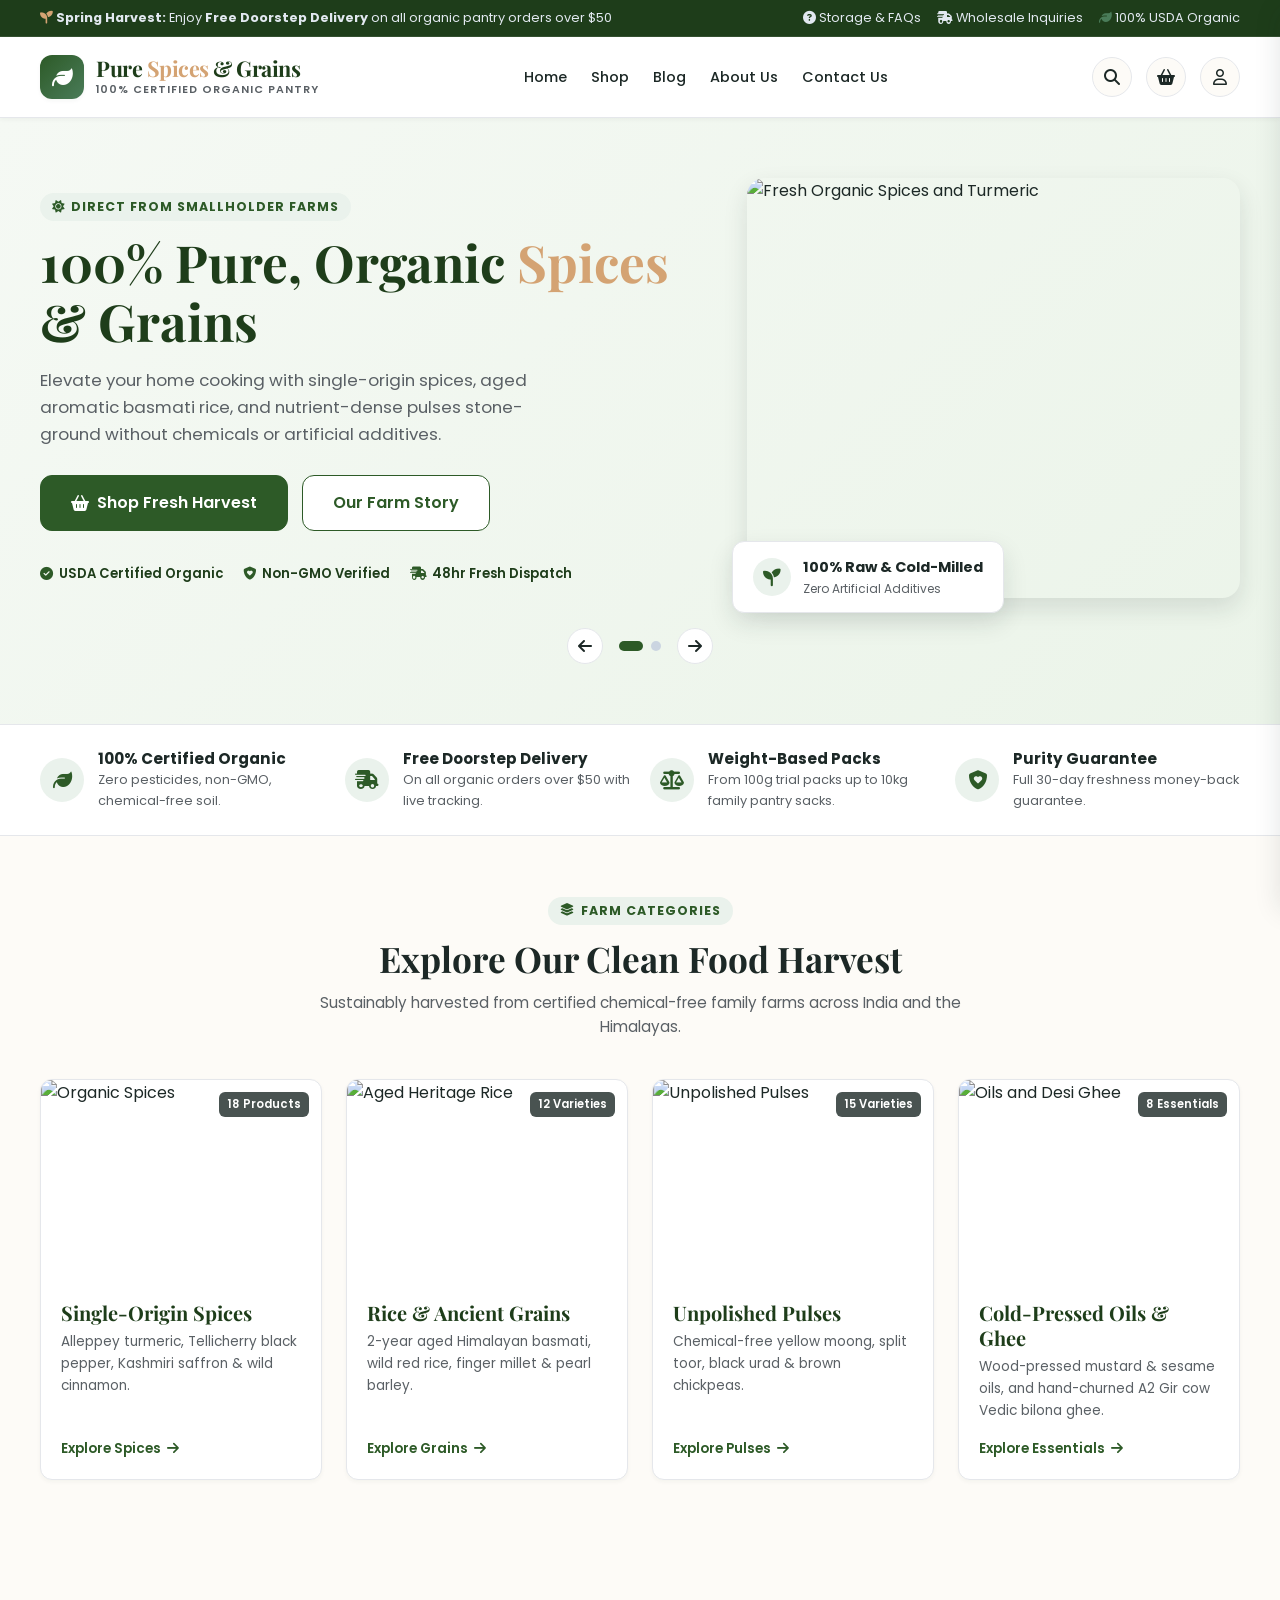
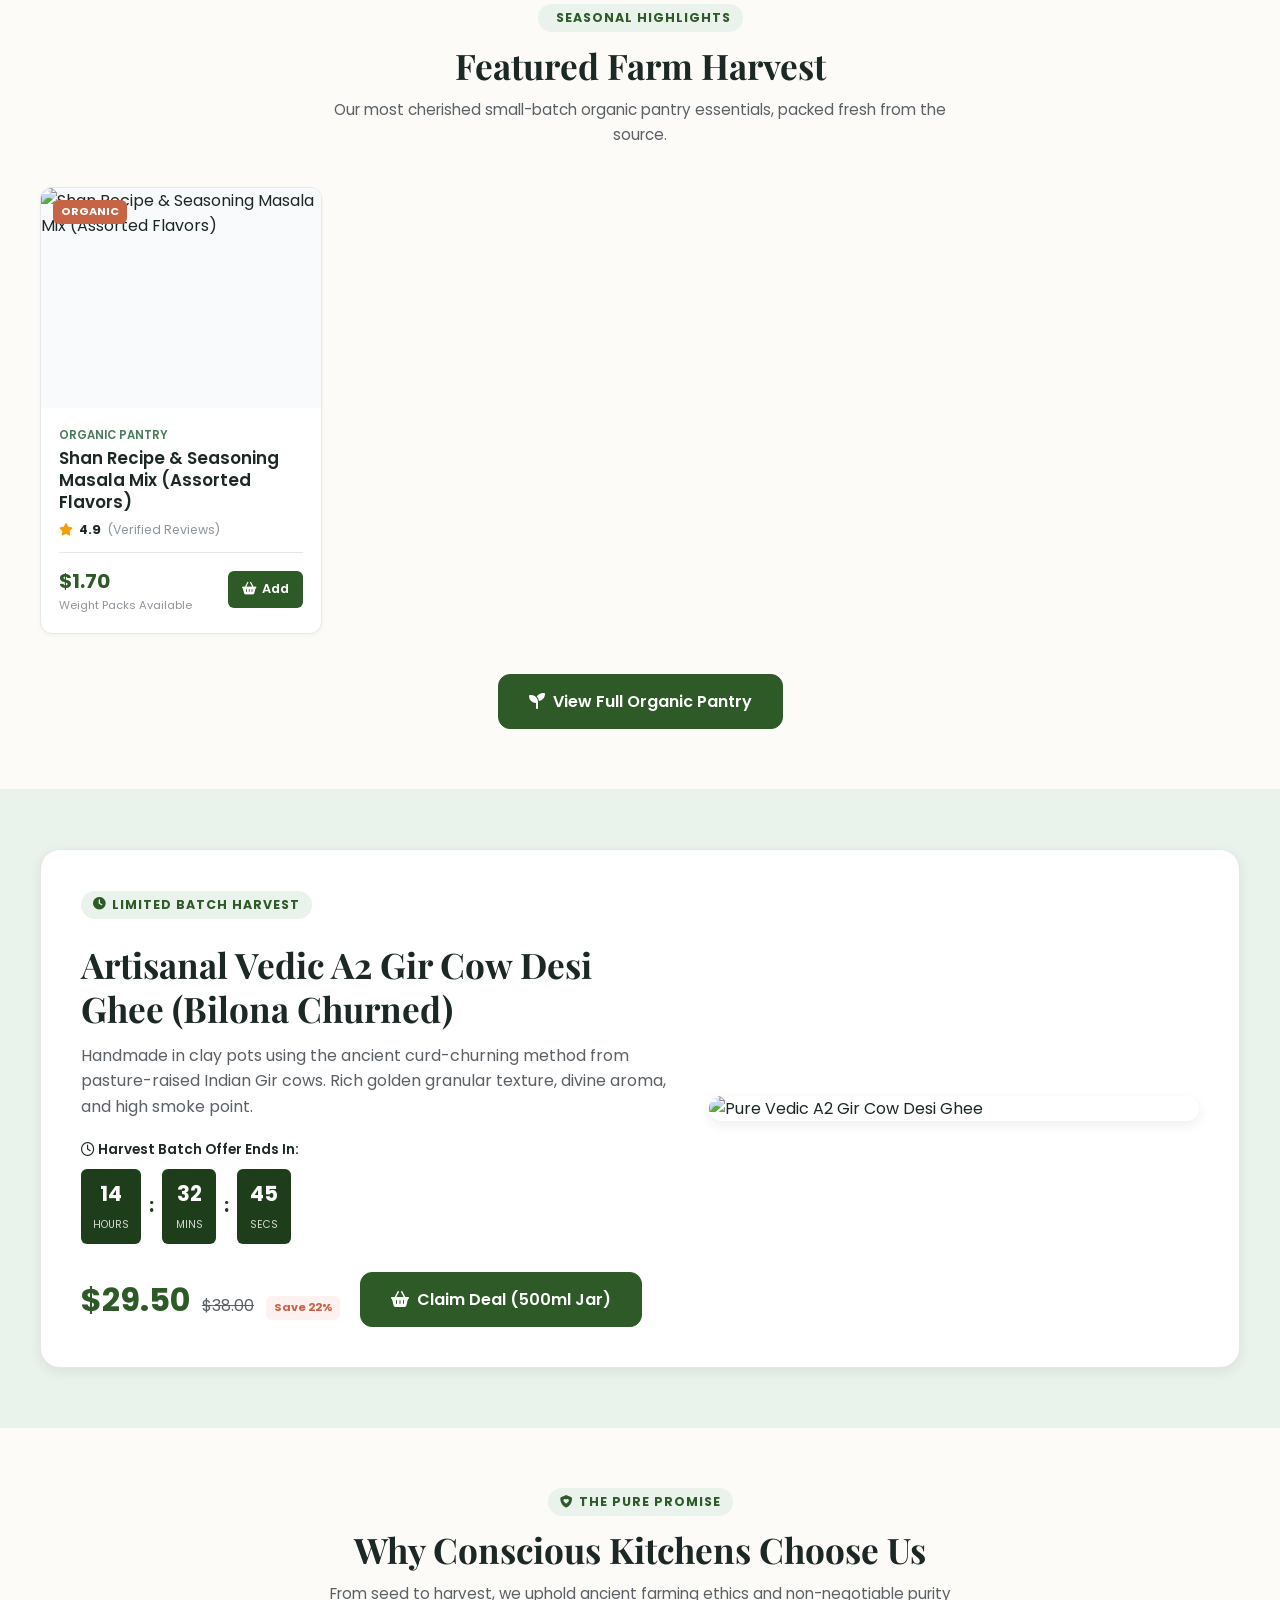
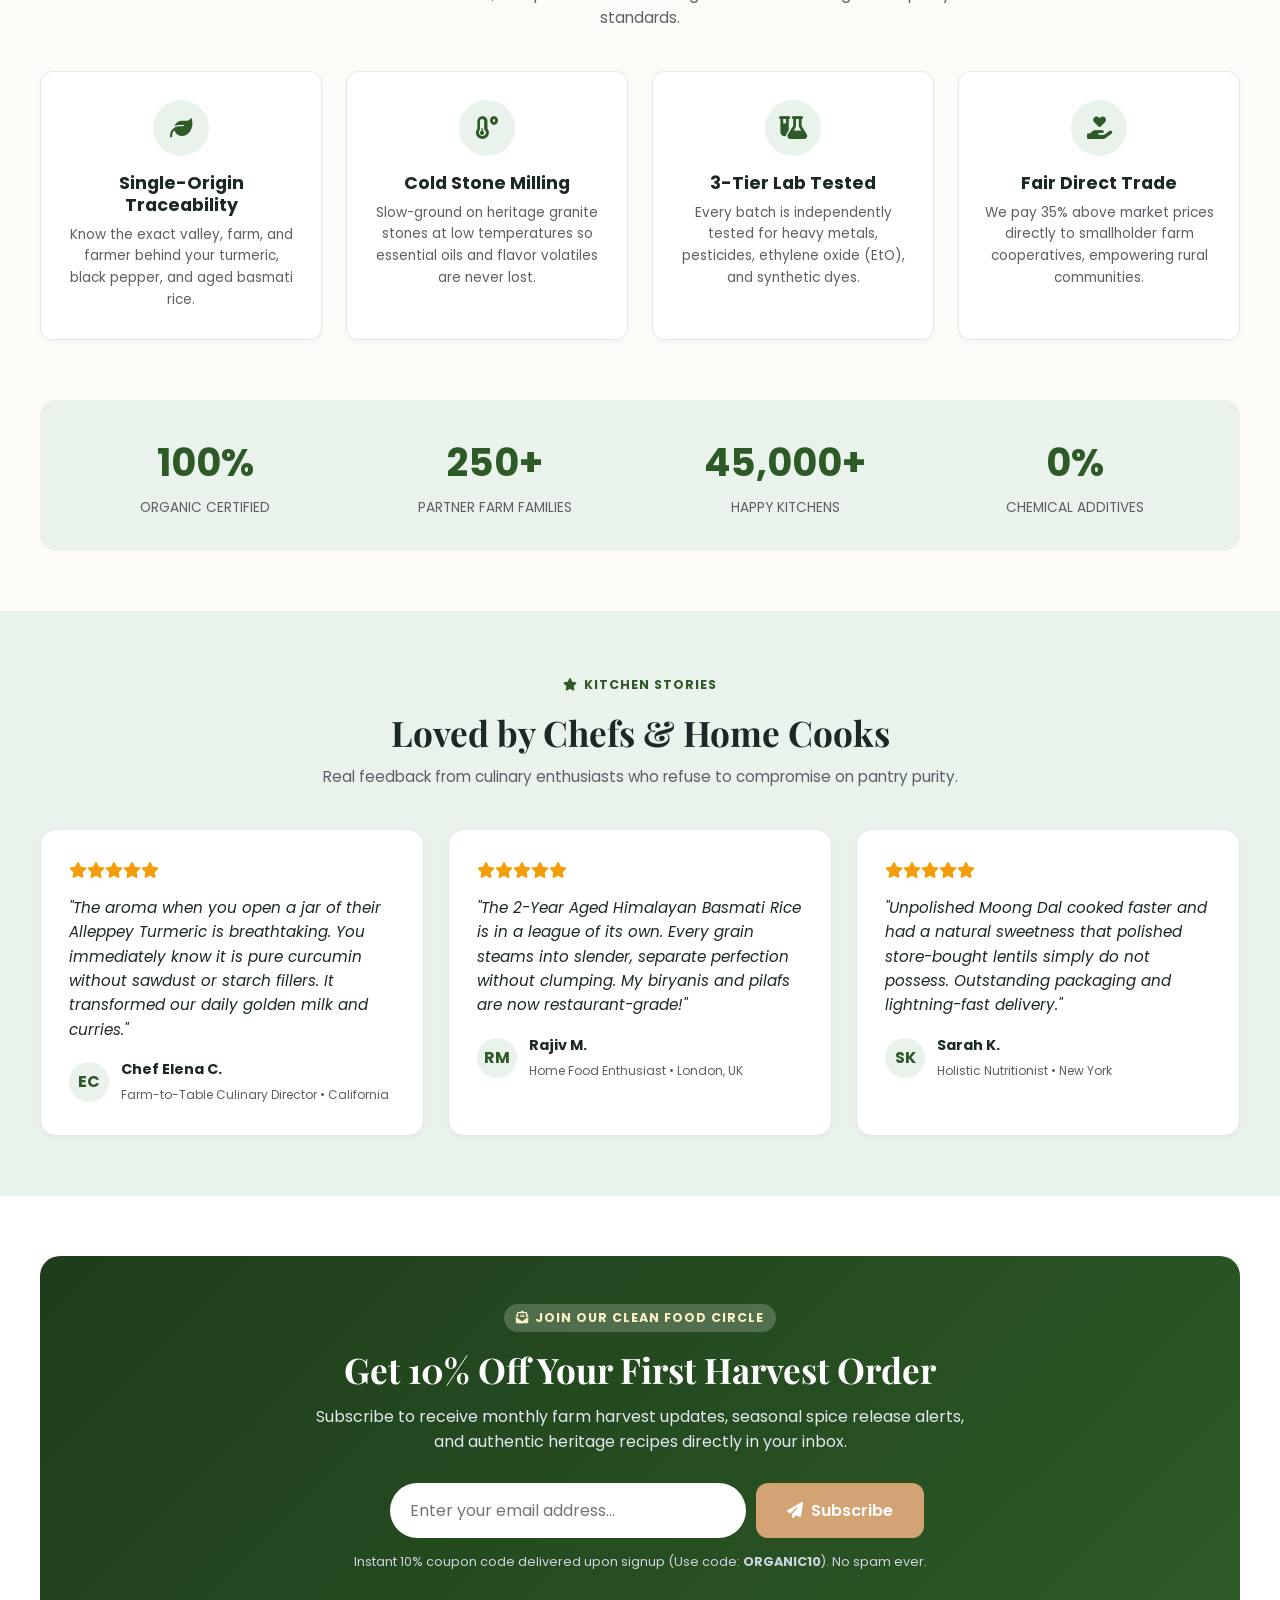
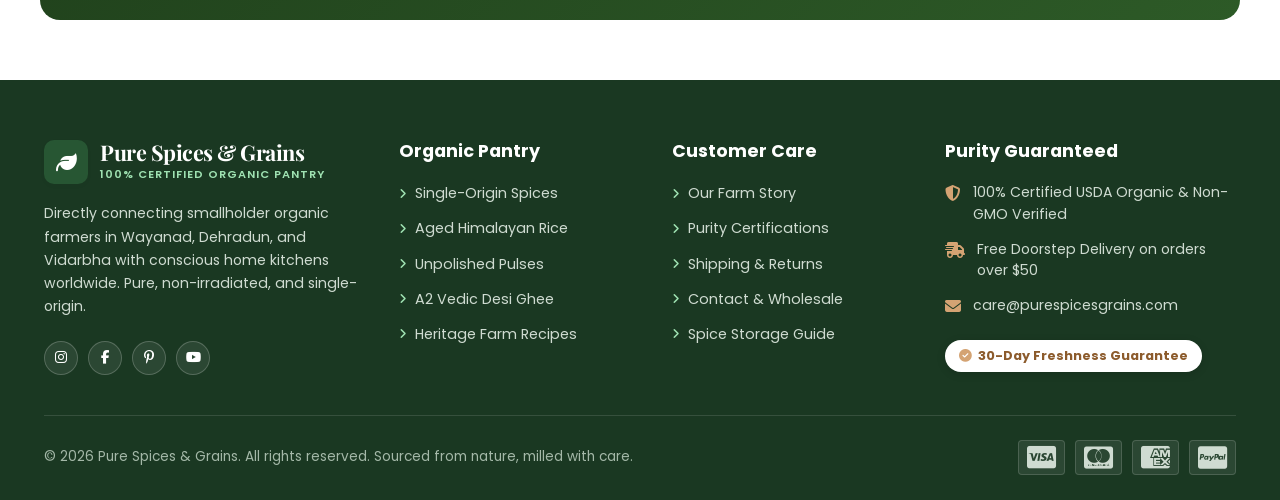
==== commit 019b795f: "Update footer in index.html" ====
--- a/index.html
+++ b/index.html
@@ -10,1682 +10,1682 @@
   <link href="https://fonts.googleapis.com/css2?family=Playfair+Display:ital,wght@0,400;0,600;0,700;1,400&family=Poppins:ital,wght@0,300;0,400;0,500;0,600;0,700;1,400&display=swap" rel="stylesheet">
   <link rel="stylesheet" href="https://cdnjs.cloudflare.com/ajax/libs/font-awesome/6.5.1/css/all.min.css">
   
-  <title>theme</title>
-<meta name='robots' content='max-image-preview:large' />
-<link rel='dns-prefetch' href='//fonts.googleapis.com' />
-<link rel='dns-prefetch' href='//cdnjs.cloudflare.com' />
-<style id="wp-img-auto-sizes-contain-inline-css">
-img:is([sizes=auto i],[sizes^="auto," i]){contain-intrinsic-size:3000px 1500px}
-/*# sourceURL=wp-img-auto-sizes-contain-inline-css */
-</style>
-<style id="wp-emoji-styles-inline-css">
-
-	img.wp-smiley, img.emoji {
-		display: inline !important;
-		border: none !important;
-		box-shadow: none !important;
-		height: 1em !important;
-		width: 1em !important;
-		margin: 0 0.07em !important;
-		vertical-align: -0.1em !important;
-		background: none !important;
-		padding: 0 !important;
-	}
-/*# sourceURL=wp-emoji-styles-inline-css */
-</style>
-<link rel='stylesheet' id='wp-block-library-css' href='https://themetest.appliancesnest.com/wp-includes/css/dist/block-library/style.min.css?ver=7.1' media='all' />
-<style id="classic-theme-styles-inline-css">
-/*! This file is auto-generated */
-.wp-block-button__link{color:#fff;background-color:#32373c;border-radius:9999px;box-shadow:none;text-decoration:none;padding:calc(.667em + 2px) calc(1.333em + 2px);font-size:1.125em}.wp-block-file__button{background:#32373c;color:#fff;text-decoration:none}
-/*# sourceURL=/wp-includes/css/classic-themes.min.css */
-</style>
-<style id="global-styles-inline-css">
-:root{--wp--preset--aspect-ratio--square: 1;--wp--preset--aspect-ratio--4-3: 4/3;--wp--preset--aspect-ratio--3-4: 3/4;--wp--preset--aspect-ratio--3-2: 3/2;--wp--preset--aspect-ratio--2-3: 2/3;--wp--preset--aspect-ratio--16-9: 16/9;--wp--preset--aspect-ratio--9-16: 9/16;--wp--preset--color--black: #000000;--wp--preset--color--cyan-bluish-gray: #abb8c3;--wp--preset--color--white: #ffffff;--wp--preset--color--pale-pink: #f78da7;--wp--preset--color--vivid-red: #cf2e2e;--wp--preset--color--luminous-vivid-orange: #ff6900;--wp--preset--color--luminous-vivid-amber: #fcb900;--wp--preset--color--light-green-cyan: #7bdcb5;--wp--preset--color--vivid-green-cyan: #00d084;--wp--preset--color--pale-cyan-blue: #8ed1fc;--wp--preset--color--vivid-cyan-blue: #0693e3;--wp--preset--color--vivid-purple: #9b51e0;--wp--preset--gradient--vivid-cyan-blue-to-vivid-purple: linear-gradient(135deg,rgb(6,147,227) 0%,rgb(155,81,224) 100%);--wp--preset--gradient--light-green-cyan-to-vivid-green-cyan: linear-gradient(135deg,rgb(122,220,180) 0%,rgb(0,208,130) 100%);--wp--preset--gradient--luminous-vivid-amber-to-luminous-vivid-orange: linear-gradient(135deg,rgb(252,185,0) 0%,rgb(255,105,0) 100%);--wp--preset--gradient--luminous-vivid-orange-to-vivid-red: linear-gradient(135deg,rgb(255,105,0) 0%,rgb(207,46,46) 100%);--wp--preset--gradient--very-light-gray-to-cyan-bluish-gray: linear-gradient(135deg,rgb(238,238,238) 0%,rgb(169,184,195) 100%);--wp--preset--gradient--cool-to-warm-spectrum: linear-gradient(135deg,rgb(74,234,220) 0%,rgb(151,120,209) 20%,rgb(207,42,186) 40%,rgb(238,44,130) 60%,rgb(251,105,98) 80%,rgb(254,248,76) 100%);--wp--preset--gradient--blush-light-purple: linear-gradient(135deg,rgb(255,206,236) 0%,rgb(152,150,240) 100%);--wp--preset--gradient--blush-bordeaux: linear-gradient(135deg,rgb(254,205,165) 0%,rgb(254,45,45) 50%,rgb(107,0,62) 100%);--wp--preset--gradient--luminous-dusk: linear-gradient(135deg,rgb(255,203,112) 0%,rgb(199,81,192) 50%,rgb(65,88,208) 100%);--wp--preset--gradient--pale-ocean: linear-gradient(135deg,rgb(255,245,203) 0%,rgb(182,227,212) 50%,rgb(51,167,181) 100%);--wp--preset--gradient--electric-grass: linear-gradient(135deg,rgb(202,248,128) 0%,rgb(113,206,126) 100%);--wp--preset--gradient--midnight: linear-gradient(135deg,rgb(2,3,129) 0%,rgb(40,116,252) 100%);--wp--preset--font-size--small: 13px;--wp--preset--font-size--medium: 20px;--wp--preset--font-size--large: 36px;--wp--preset--font-size--x-large: 42px;--wp--preset--spacing--20: 0.44rem;--wp--preset--spacing--30: 0.67rem;--wp--preset--spacing--40: 1rem;--wp--preset--spacing--50: 1.5rem;--wp--preset--spacing--60: 2.25rem;--wp--preset--spacing--70: 3.38rem;--wp--preset--spacing--80: 5.06rem;--wp--preset--shadow--natural: 6px 6px 9px rgba(0, 0, 0, 0.2);--wp--preset--shadow--deep: 12px 12px 50px rgba(0, 0, 0, 0.4);--wp--preset--shadow--sharp: 6px 6px 0px rgba(0, 0, 0, 0.2);--wp--preset--shadow--outlined: 6px 6px 0px -3px rgb(255, 255, 255), 6px 6px rgb(0, 0, 0);--wp--preset--shadow--crisp: 6px 6px 0px rgb(0, 0, 0);}.wp-block-button{--wp--preset--dimension--25: 25%;--wp--preset--dimension--50: 50%;--wp--preset--dimension--75: 75%;--wp--preset--dimension--100: 100%;}:where(body) { margin: 0; }:where(.is-layout-flex){gap: 0.5em;}:where(.is-layout-grid){gap: 0.5em;}body .is-layout-flex{display: flex;}.is-layout-flex{flex-wrap: wrap;align-items: center;}.is-layout-flex > :is(*, div){margin: 0;}body .is-layout-grid{display: grid;}.is-layout-grid > :is(*, div){margin: 0;}body{padding-top: 0px;padding-right: 0px;padding-bottom: 0px;padding-left: 0px;}:root :where(.wp-element-button, .wp-block-button__link){background-color: #32373c;border-width: 0;color: #fff;font-family: inherit;font-size: inherit;font-style: inherit;font-weight: inherit;letter-spacing: inherit;line-height: inherit;padding-top: calc(0.667em + 2px);padding-right: calc(1.333em + 2px);padding-bottom: calc(0.667em + 2px);padding-left: calc(1.333em + 2px);text-decoration: none;text-transform: inherit;}.has-black-color{color: var(--wp--preset--color--black) !important;}.has-cyan-bluish-gray-color{color: var(--wp--preset--color--cyan-bluish-gray) !important;}.has-white-color{color: var(--wp--preset--color--white) !important;}.has-pale-pink-color{color: var(--wp--preset--color--pale-pink) !important;}.has-vivid-red-color{color: var(--wp--preset--color--vivid-red) !important;}.has-luminous-vivid-orange-color{color: var(--wp--preset--color--luminous-vivid-orange) !important;}.has-luminous-vivid-amber-color{color: var(--wp--preset--color--luminous-vivid-amber) !important;}.has-light-green-cyan-color{color: var(--wp--preset--color--light-green-cyan) !important;}.has-vivid-green-cyan-color{color: var(--wp--preset--color--vivid-green-cyan) !important;}.has-pale-cyan-blue-color{color: var(--wp--preset--color--pale-cyan-blue) !important;}.has-vivid-cyan-blue-color{color: var(--wp--preset--color--vivid-cyan-blue) !important;}.has-vivid-purple-color{color: var(--wp--preset--color--vivid-purple) !important;}.has-black-background-color{background-color: var(--wp--preset--color--black) !important;}.has-cyan-bluish-gray-background-color{background-color: var(--wp--preset--color--cyan-bluish-gray) !important;}.has-white-background-color{background-color: var(--wp--preset--color--white) !important;}.has-pale-pink-background-color{background-color: var(--wp--preset--color--pale-pink) !important;}.has-vivid-red-background-color{background-color: var(--wp--preset--color--vivid-red) !important;}.has-luminous-vivid-orange-background-color{background-color: var(--wp--preset--color--luminous-vivid-orange) !important;}.has-luminous-vivid-amber-background-color{background-color: var(--wp--preset--color--luminous-vivid-amber) !important;}.has-light-green-cyan-background-color{background-color: var(--wp--preset--color--light-green-cyan) !important;}.has-vivid-green-cyan-background-color{background-color: var(--wp--preset--color--vivid-green-cyan) !important;}.has-pale-cyan-blue-background-color{background-color: var(--wp--preset--color--pale-cyan-blue) !important;}.has-vivid-cyan-blue-background-color{background-color: var(--wp--preset--color--vivid-cyan-blue) !important;}.has-vivid-purple-background-color{background-color: var(--wp--preset--color--vivid-purple) !important;}.has-black-border-color{border-color: var(--wp--preset--color--black) !important;}.has-cyan-bluish-gray-border-color{border-color: var(--wp--preset--color--cyan-bluish-gray) !important;}.has-white-border-color{border-color: var(--wp--preset--color--white) !important;}.has-pale-pink-border-color{border-color: var(--wp--preset--color--pale-pink) !important;}.has-vivid-red-border-color{border-color: var(--wp--preset--color--vivid-red) !important;}.has-luminous-vivid-orange-border-color{border-color: var(--wp--preset--color--luminous-vivid-orange) !important;}.has-luminous-vivid-amber-border-color{border-color: var(--wp--preset--color--luminous-vivid-amber) !important;}.has-light-green-cyan-border-color{border-color: var(--wp--preset--color--light-green-cyan) !important;}.has-vivid-green-cyan-border-color{border-color: var(--wp--preset--color--vivid-green-cyan) !important;}.has-pale-cyan-blue-border-color{border-color: var(--wp--preset--color--pale-cyan-blue) !important;}.has-vivid-cyan-blue-border-color{border-color: var(--wp--preset--color--vivid-cyan-blue) !important;}.has-vivid-purple-border-color{border-color: var(--wp--preset--color--vivid-purple) !important;}.has-vivid-cyan-blue-to-vivid-purple-gradient-background{background: var(--wp--preset--gradient--vivid-cyan-blue-to-vivid-purple) !important;}.has-light-green-cyan-to-vivid-green-cyan-gradient-background{background: var(--wp--preset--gradient--light-green-cyan-to-vivid-green-cyan) !important;}.has-luminous-vivid-amber-to-luminous-vivid-orange-gradient-background{background: var(--wp--preset--gradient--luminous-vivid-amber-to-luminous-vivid-orange) !important;}.has-luminous-vivid-orange-to-vivid-red-gradient-background{background: var(--wp--preset--gradient--luminous-vivid-orange-to-vivid-red) !important;}.has-very-light-gray-to-cyan-bluish-gray-gradient-background{background: var(--wp--preset--gradient--very-light-gray-to-cyan-bluish-gray) !important;}.has-cool-to-warm-spectrum-gradient-background{background: var(--wp--preset--gradient--cool-to-warm-spectrum) !important;}.has-blush-light-purple-gradient-background{background: var(--wp--preset--gradient--blush-light-purple) !important;}.has-blush-bordeaux-gradient-background{background: var(--wp--preset--gradient--blush-bordeaux) !important;}.has-luminous-dusk-gradient-background{background: var(--wp--preset--gradient--luminous-dusk) !important;}.has-pale-ocean-gradient-background{background: var(--wp--preset--gradient--pale-ocean) !important;}.has-electric-grass-gradient-background{background: var(--wp--preset--gradient--electric-grass) !important;}.has-midnight-gradient-background{background: var(--wp--preset--gradient--midnight) !important;}.has-small-font-size{font-size: var(--wp--preset--font-size--small) !important;}.has-medium-font-size{font-size: var(--wp--preset--font-size--medium) !important;}.has-large-font-size{font-size: var(--wp--preset--font-size--large) !important;}.has-x-large-font-size{font-size: var(--wp--preset--font-size--x-large) !important;}
-:root :where(.wp-block-icon svg){width: 24px;}
-:where(.wp-block-gallery.is-layout-flex){gap: var( --wp--style--gallery-gap-default, var( --gallery-block--gutter-size, var( --wp--style--block-gap, 0.5em ) ) );}:where(.wp-block-gallery.is-layout-grid){gap: var( --wp--style--gallery-gap-default, var( --gallery-block--gutter-size, var( --wp--style--block-gap, 0.5em ) ) );}
-:where(.wp-block-latest-posts.is-layout-flex){gap: 1.25em;}:where(.wp-block-latest-posts.is-layout-grid){gap: 1.25em;}
-:where(.wp-block-post-template.is-layout-flex){gap: 1.25em;}:where(.wp-block-post-template.is-layout-grid){gap: 1.25em;}
-:where(.wp-block-term-template.is-layout-flex){gap: 1.25em;}:where(.wp-block-term-template.is-layout-grid){gap: 1.25em;}
-:where(.wp-block-columns.is-layout-flex){gap: 2em;}:where(.wp-block-columns.is-layout-grid){gap: 2em;}
-:root :where(.wp-block-pullquote){font-size: 1.5em;line-height: 1.6;}
-/*# sourceURL=global-styles-inline-css */
-</style>
-<link rel='stylesheet' id='woocommerce-layout-css' href='https://themetest.appliancesnest.com/wp-content/plugins/woocommerce/assets/css/woocommerce-layout.css?ver=11.0.1' media='all' />
-<link rel='stylesheet' id='woocommerce-smallscreen-css' href='https://themetest.appliancesnest.com/wp-content/plugins/woocommerce/assets/css/woocommerce-smallscreen.css?ver=11.0.1' media='only screen and (max-width: 768px)' />
-<link rel='stylesheet' id='woocommerce-general-css' href='https://themetest.appliancesnest.com/wp-content/plugins/woocommerce/assets/css/woocommerce.css?ver=11.0.1' media='all' />
-<style id="woocommerce-inline-inline-css">
-.woocommerce form .form-row .required { visibility: visible; }
-/*# sourceURL=woocommerce-inline-inline-css */
-</style>
-<link rel='stylesheet' id='psg-google-fonts-css' href='https://fonts.googleapis.com/css2?family=Playfair+Display:ital,wght@0,400;0,600;0,700;1,400&#038;family=Poppins:ital,wght@0,300;0,400;0,500;0,600;0,700;1,400&#038;display=swap' media='all' />
-<link rel='stylesheet' id='psg-fontawesome-css' href='https://cdnjs.cloudflare.com/ajax/libs/font-awesome/6.5.1/css/all.min.css?ver=6.5.1' media='all' />
-<link rel='stylesheet' id='psg-custom-styles-css' href='https://themetest.appliancesnest.com/wp-content/themes/pure-spices-grains/css/styles.css?ver=2.0.0' media='all' />
-<link rel='stylesheet' id='psg-theme-style-css' href='https://themetest.appliancesnest.com/wp-content/themes/pure-spices-grains/style.css?ver=2.0.0' media='all' />
-<script id="jquery-core-js" src="https://themetest.appliancesnest.com/wp-includes/js/jquery/jquery.min.js?ver=3.7.1"></script>
-<script id="jquery-migrate-js" src="https://themetest.appliancesnest.com/wp-includes/js/jquery/jquery-migrate.min.js?ver=3.4.1"></script>
-<script data-wp-strategy="defer" defer id="wc-jquery-blockui-js" src="https://themetest.appliancesnest.com/wp-content/plugins/woocommerce/assets/js/jquery-blockui/jquery.blockUI.min.js?ver=2.7.0-wc.11.0.1"></script>
-<script id="wc-add-to-cart-js-extra">
-var wc_add_to_cart_params = {"ajax_url":"/wp-admin/admin-ajax.php","wc_ajax_url":"/?wc-ajax=%%endpoint%%","i18n_view_cart":"View cart","cart_url":"https://themetest.appliancesnest.com/cart/","is_cart":"","cart_redirect_after_add":"no"};
-//# sourceURL=wc-add-to-cart-js-extra
-</script>
-<script data-wp-strategy="defer" defer id="wc-add-to-cart-js" src="https://themetest.appliancesnest.com/wp-content/plugins/woocommerce/assets/js/frontend/add-to-cart.min.js?ver=11.0.1"></script>
-<script data-wp-strategy="defer" defer id="wc-js-cookie-js" src="https://themetest.appliancesnest.com/wp-content/plugins/woocommerce/assets/js/js-cookie/js.cookie.min.js?ver=2.1.4-wc.11.0.1"></script>
-<script id="woocommerce-js-extra">
-var woocommerce_params = {"ajax_url":"/wp-admin/admin-ajax.php","wc_ajax_url":"/?wc-ajax=%%endpoint%%","i18n_password_show":"Show password","i18n_password_hide":"Hide password"};
-//# sourceURL=woocommerce-js-extra
-</script>
-<script data-wp-strategy="defer" defer id="woocommerce-js" src="https://themetest.appliancesnest.com/wp-content/plugins/woocommerce/assets/js/frontend/woocommerce.min.js?ver=11.0.1"></script>
-<link rel="https://api.w.org/" href="https://themetest.appliancesnest.com/wp-json/" /><link rel="EditURI" type="application/rsd+xml" title="RSD" href="https://themetest.appliancesnest.com/xmlrpc.php?rsd" />
-<meta name="generator" content="WordPress 7.1" />
-<meta name="generator" content="WooCommerce 11.0.1" />
-	<noscript><style>.woocommerce-product-gallery{ opacity: 1 !important; }</style></noscript>
-	<meta name="generator" content="Elementor 4.2.3; features: e_font_icon_svg, additional_custom_breakpoints; settings: css_print_method-external, google_font-enabled, font_display-swap">
-			<style>
-				.e-con.e-parent:nth-of-type(n+4):not(.e-lazyloaded):not(.e-no-lazyload),
-				.e-con.e-parent:nth-of-type(n+4):not(.e-lazyloaded):not(.e-no-lazyload) * {
-					background-image: none !important;
-				}
-				@media screen and (max-height: 1024px) {
-					.e-con.e-parent:nth-of-type(n+3):not(.e-lazyloaded):not(.e-no-lazyload),
-					.e-con.e-parent:nth-of-type(n+3):not(.e-lazyloaded):not(.e-no-lazyload) * {
-						background-image: none !important;
-					}
-				}
-				@media screen and (max-height: 640px) {
-					.e-con.e-parent:nth-of-type(n+2):not(.e-lazyloaded):not(.e-no-lazyload),
-					.e-con.e-parent:nth-of-type(n+2):not(.e-lazyloaded):not(.e-no-lazyload) * {
-						background-image: none !important;
-					}
-				}
-			</style>
-			
-            <link rel="preconnect" href="https://fonts.googleapis.com">
-            <link rel="preconnect" href="https://fonts.gstatic.com" crossorigin>
-            <link href="https://fonts.googleapis.com/css2?family=Plus+Jakarta+Sans:wght@300;400;500;600;700;800&family=Playfair+Display:ital,wght@0,600;0,700;1,400&display=swap" rel="stylesheet">
-            <link rel="stylesheet" href="https://cdnjs.cloudflare.com/ajax/libs/font-awesome/6.5.1/css/all.min.css">
-            <link rel="stylesheet" href="css/styles.css">
-            <style>
-              /* Full visibility and clean alignment */
-              html { margin-top: 0 !important; }
-              #wpadminbar { display: none !important; }
-              .reveal { opacity: 1 !important; transform: none !important; }
-              /* ==========================================================================
-   PURE SPICES & GRAINS - MASTER STYLESHEET
-   Design System: Organic, Earthy, Premium Farm-to-Table E-Commerce
-   ========================================================================== */
-
-:root {
-  /* Primary Color Palette */
-  --color-forest: #2D5A27;        /* Primary Brand Green */
-  --color-forest-dark: #1E3D1A;   /* Deep Evergreen */
-  --color-forest-light: #3D7A35;  /* Vibrant Leaf Green */
-  --color-sage: #4A7C59;          /* Secondary Accent */
-  --color-sage-light: #EAF2EC;    /* Soft Tint Background */
-  
-  /* Accent & Earth Tones */
-  --color-amber: #D4A373;         /* Harvest Gold / Warm Amber */
-  --color-amber-light: #FEF9F3;   /* Light Gold Tint */
-  --color-terracotta: #C86446;    /* Spice Red / Discount Badges */
-  --color-cream: #FDFBF7;         /* Warm Paper / Page Background */
-  --color-white: #FFFFFF;
-  
-  /* Neutrals & Typography */
-  --color-dark-roast: #1C2826;    /* Primary Text Dark */
-  --color-charcoal: #2B2D2F;      /* Secondary Headings */
-  --color-text-muted: #5A6065;    /* Body Copy Muted */
-  --color-text-light: #8E959B;    /* Subtle Subtext */
-  --color-border: #E5E7EB;        /* Clean Card Borders */
-  --color-border-dark: #D1D5DB;
-  
-  /* Typography */
-  --font-serif: 'Playfair Display', Georgia, serif;
-  --font-sans: 'Poppins', -apple-system, BlinkMacSystemFont, 'Segoe UI', Roboto, sans-serif;
-  
-  /* Shadows & Elevations */
-  --shadow-sm: 0 2px 4px rgba(28, 40, 38, 0.04);
-  --shadow-md: 0 4px 12px rgba(28, 40, 38, 0.08);
-  --shadow-lg: 0 10px 25px rgba(28, 40, 38, 0.12);
-  --shadow-hover: 0 12px 30px rgba(45, 90, 39, 0.15);
-  
-  /* Layout Dimensions */
-  --header-height: 80px;
-  --max-width: 1240px;
-  --radius-sm: 6px;
-  --radius-md: 12px;
-  --radius-lg: 18px;
-  --radius-full: 9999px;
-  --transition-fast: 0.2s ease;
-  --transition-normal: 0.3s ease;
-}
-
-/* Base Resets */
-*, *::before, *::after {
-  box-sizing: border-box;
-  margin: 0;
-  padding: 0;
-}
-
-html {
-  scroll-behavior: smooth;
-  font-size: 16px;
-}
-
-body {
-  font-family: var(--font-sans);
-  background-color: var(--color-cream);
-  color: var(--color-dark-roast);
-  line-height: 1.6;
-  -webkit-font-smoothing: antialiased;
-  overflow-x: hidden;
-}
-
-img {
-  max-width: 100%;
-  height: auto;
-  display: block;
-}
-
-a {
-  color: inherit;
-  text-decoration: none;
-  transition: color var(--transition-fast);
-}
-
-button, input, select, textarea {
-  font-family: inherit;
-  font-size: inherit;
-  outline: none;
-}
-
-/* Typography Headings */
-h1, h2, h3, h4, h5, h6 {
-  font-family: var(--font-serif);
-  color: var(--color-dark-roast);
-  line-height: 1.25;
-  font-weight: 700;
-}
-
-.container {
-  width: 100%;
-  max-width: var(--max-width);
-  margin: 0 auto;
-  padding: 0 20px;
-}
-
-/* ==========================================================================
-   HEADER & NAVIGATION (FIXED FLEX ROW)
-   ========================================================================== */
-.announcement-bar {
-  background: var(--color-forest-dark);
-  color: #E2E8F0;
-  font-size: 0.8rem;
-  padding: 8px 0;
-  border-bottom: 1px solid rgba(255,255,255,0.1);
-}
-
-.announcement-inner {
-  display: flex;
-  justify-content: space-between;
-  align-items: center;
-  flex-wrap: wrap;
-  gap: 10px;
-}
-
-.announcement-meta {
-  display: flex;
-  align-items: center;
-  gap: 16px;
-}
-
-.announcement-meta a:hover {
-  color: var(--color-amber);
-}
-
-.main-header {
-  background: var(--color-white);
-  border-bottom: 1px solid var(--color-border);
-  position: sticky;
-  top: 0;
-  z-index: 100;
-  transition: all var(--transition-normal);
-  box-shadow: var(--shadow-sm);
-}
-
-.main-header.is-scrolled {
-  box-shadow: var(--shadow-md);
-}
-
-.header-inner {
-  display: flex;
-  align-items: center;
-  justify-content: space-between;
-  height: var(--header-height);
-  gap: 20px;
-}
-
-/* Brand Logo */
-.brand-logo {
-  display: flex;
-  align-items: center;
-  gap: 12px;
-  text-decoration: none;
-  flex-shrink: 0;
-}
-
-.brand-icon {
-  width: 44px;
-  height: 44px;
-  background: linear-gradient(135deg, var(--color-forest), var(--color-sage));
-  color: var(--color-white);
-  border-radius: var(--radius-md);
-  display: flex;
-  align-items: center;
-  justify-content: center;
-  font-size: 1.3rem;
-  box-shadow: var(--shadow-sm);
-}
-
-.brand-text {
-  display: flex;
-  flex-direction: column;
-}
-
-.brand-title {
-  font-family: var(--font-serif);
-  font-size: 1.35rem;
-  font-weight: 700;
-  color: var(--color-forest-dark);
-  line-height: 1.1;
-  letter-spacing: -0.5px;
-}
-
-.brand-title span {
-  color: var(--color-amber);
-}
-
-.brand-tagline {
-  font-size: 0.68rem;
-  color: var(--color-text-muted);
-  text-transform: uppercase;
-  letter-spacing: 1px;
-  font-weight: 600;
-}
-
-/* Navigation Menu (Horizontal Flex Enforced) */
-.nav-menu,
-.nav-menu .menu-primary-container {
-  display: flex !important;
-  align-items: center !important;
-}
-
-.nav-menu-list,
-.nav-menu .menu-primary-container ul,
-.nav-menu ul {
-  display: flex !important;
-  flex-direction: row !important;
-  align-items: center !important;
-  gap: 1.5rem !important;
-  list-style: none !important;
-  margin: 0 !important;
-  padding: 0 !important;
-}
-
-.nav-menu-list li,
-.nav-menu ul li {
-  display: inline-flex !important;
-  align-items: center !important;
-  margin: 0 !important;
-  padding: 0 !important;
-}
-
-.nav-link,
-.nav-menu ul li a {
-  font-size: 0.9rem;
-  font-weight: 500;
-  color: var(--color-dark-roast);
-  padding: 8px 0;
-  position: relative;
-  text-decoration: none;
-  white-space: nowrap;
-}
-
-.nav-link:hover,
-.nav-link.active,
-.nav-menu ul li a:hover {
-  color: var(--color-forest);
-}
-
-.nav-link::after {
-  content: '';
-  position: absolute;
-  bottom: 0;
-  left: 0;
-  width: 0;
-  height: 2px;
-  background: var(--color-forest);
-  transition: width var(--transition-fast);
-}
-
-.nav-link:hover::after,
-.nav-link.active::after {
-  width: 100%;
-}
-
-/* Header Actions */
-.header-actions {
-  display: flex;
-  align-items: center;
-  gap: 14px;
-  flex-shrink: 0;
-}
-
-.action-btn {
-  width: 40px;
-  height: 40px;
-  border-radius: var(--radius-full);
-  background: var(--color-cream);
-  border: 1px solid var(--color-border);
-  color: var(--color-dark-roast);
-  display: flex;
-  align-items: center;
-  justify-content: center;
-  cursor: pointer;
-  position: relative;
-  transition: all var(--transition-fast);
-}
-
-.action-btn:hover {
-  background: var(--color-forest);
-  color: var(--color-white);
-  border-color: var(--color-forest);
-}
-
-.action-badge {
-  position: absolute;
-  top: -4px;
-  right: -4px;
-  background: var(--color-terracotta);
-  color: var(--color-white);
-  font-size: 0.65rem;
-  font-weight: 700;
-  min-width: 18px;
-  height: 18px;
-  border-radius: var(--radius-full);
-  display: flex;
-  align-items: center;
-  justify-content: center;
-  padding: 0 4px;
-}
-
-.mobile-toggle {
-  display: none;
-  background: none;
-  border: none;
-  font-size: 1.4rem;
-  color: var(--color-dark-roast);
-  cursor: pointer;
-}
-
-/* Mobile Drawer */
-.mobile-nav-drawer {
-  position: fixed;
-  top: 0;
-  left: 0;
-  width: 100%;
-  height: 100%;
-  background: rgba(0,0,0,0.5);
-  z-index: 999;
-  visibility: hidden;
-  opacity: 0;
-  transition: all var(--transition-normal);
-}
-
-.mobile-nav-drawer.open {
-  visibility: visible;
-  opacity: 1;
-}
-
-.mobile-nav-content {
-  width: 80%;
-  max-width: 320px;
-  height: 100%;
-  background: var(--color-white);
-  padding: 24px;
-  transform: translateX(-100%);
-  transition: transform var(--transition-normal);
-  display: flex;
-  flex-direction: column;
-}
-
-.mobile-nav-drawer.open .mobile-nav-content {
-  transform: translateX(0);
-}
-
-.mobile-nav-links {
-  list-style: none;
-  display: flex;
-  flex-direction: column;
-  gap: 16px;
-  margin-top: 24px;
-}
-
-.mobile-nav-links a {
-  font-size: 1.05rem;
-  font-weight: 600;
-  color: var(--color-dark-roast);
-  display: flex;
-  align-items: center;
-  gap: 10px;
-}
-
-.mobile-nav-links a:hover,
-.mobile-nav-links a.active {
-  color: var(--color-forest);
-}
-
-/* ==========================================================================
-   BUTTONS & BADGES
-   ========================================================================== */
-.btn {
-  display: inline-flex;
-  align-items: center;
-  justify-content: center;
-  gap: 8px;
-  padding: 12px 24px;
-  border-radius: var(--radius-md);
-  font-weight: 600;
-  font-size: 0.9rem;
-  cursor: pointer;
-  transition: all var(--transition-fast);
-  border: 1px solid transparent;
-  text-decoration: none;
-}
-
-.btn-primary {
-  background: var(--color-forest);
-  color: var(--color-white);
-  border-color: var(--color-forest);
-}
-
-.btn-primary:hover {
-  background: var(--color-forest-dark);
-  border-color: var(--color-forest-dark);
-  box-shadow: var(--shadow-md);
-  transform: translateY(-1px);
-}
-
-.btn-secondary {
-  background: var(--color-white);
-  color: var(--color-forest);
-  border-color: var(--color-forest);
-}
-
-.btn-secondary:hover {
-  background: var(--color-sage-light);
-  color: var(--color-forest-dark);
-}
-
-.btn-gold {
-  background: var(--color-amber);
-  color: var(--color-white);
-}
-
-.btn-gold:hover {
-  background: #c38f5f;
-  color: var(--color-white);
-}
-
-.btn-outline {
-  background: transparent;
-  border-color: var(--color-border);
-  color: var(--color-dark-roast);
-}
-
-.btn-outline:hover {
-  border-color: var(--color-forest);
-  color: var(--color-forest);
-}
-
-.btn-lg {
-  padding: 14px 30px;
-  font-size: 1rem;
-  border-radius: var(--radius-md);
-}
-
-.btn-sm {
-  padding: 8px 16px;
-  font-size: 0.8rem;
-  border-radius: var(--radius-sm);
-}
-
-.btn-block {
-  width: 100%;
-}
-
-.section-badge {
-  display: inline-flex;
-  align-items: center;
-  gap: 6px;
-  font-size: 0.78rem;
-  font-weight: 700;
-  text-transform: uppercase;
-  letter-spacing: 1px;
-  padding: 4px 12px;
-  border-radius: var(--radius-full);
-  background: var(--color-sage-light);
-  color: var(--color-forest);
-  margin-bottom: 12px;
-}
-
-.badge-tag {
-  display: inline-flex;
-  align-items: center;
-  padding: 3px 8px;
-  border-radius: var(--radius-sm);
-  font-size: 0.7rem;
-  font-weight: 700;
-}
-
-.badge-soft {
-  background: var(--color-sage-light);
-  color: var(--color-forest);
-}
-
-.badge-gold {
-  background: var(--color-amber-light);
-  color: #B27B44;
-  border: 1px solid rgba(212, 163, 115, 0.3);
-}
-
-.badge-terracotta {
-  background: #FDF2F0;
-  color: var(--color-terracotta);
-}
-
-/* ==========================================================================
-   SECTIONS, HERO & CARDS
-   ========================================================================== */
-.section {
-  padding: 60px 0;
-}
-
-.section-bg-white {
-  background: var(--color-white);
-}
-
-.section-header {
-  text-align: center;
-  max-width: 650px;
-  margin: 0 auto 40px auto;
-}
-
-.section-title {
-  font-size: 2.2rem;
-  color: var(--color-dark-roast);
-  margin-bottom: 10px;
-}
-
-.section-subtitle {
-  color: var(--color-text-muted);
-  font-size: 0.95rem;
-}
-
-/* Hero Slider */
-.hero-slider-section {
-  background: linear-gradient(135deg, #F5F9F4 0%, #EBF4E9 100%);
-  padding: 60px 0;
-  position: relative;
-  overflow: hidden;
-  border-bottom: 1px solid var(--color-border);
-}
-
-.hero-slide {
-  display: none;
-}
-
-.hero-slide.active {
-  display: block;
-}
-
-.hero-grid {
-  display: grid;
-  grid-template-columns: 1.15fr 0.85fr;
-  gap: 40px;
-  align-items: center;
-}
-
-.hero-title {
-  font-size: 3.2rem;
-  line-height: 1.15;
-  color: var(--color-forest-dark);
-  margin-bottom: 16px;
-}
-
-.hero-highlight {
-  color: var(--color-amber);
-}
-
-.hero-desc {
-  font-size: 1.05rem;
-  color: var(--color-text-muted);
-  margin-bottom: 28px;
-  max-width: 540px;
-}
-
-.hero-buttons {
-  display: flex;
-  gap: 14px;
-  margin-bottom: 32px;
-  flex-wrap: wrap;
-}
-
-.hero-badges-row {
-  display: flex;
-  gap: 20px;
-  flex-wrap: wrap;
-}
-
-.hero-badge-item {
-  display: flex;
-  align-items: center;
-  gap: 6px;
-  font-size: 0.82rem;
-  font-weight: 600;
-  color: var(--color-forest-dark);
-}
-
-.hero-badge-item i {
-  color: var(--color-forest);
-}
-
-.hero-image-wrapper {
-  position: relative;
-}
-
-.hero-img-card {
-  border-radius: var(--radius-lg);
-  overflow: hidden;
-  box-shadow: var(--shadow-lg);
-  position: relative;
-}
-
-.hero-img-card img {
-  width: 100%;
-  height: 420px;
-  object-fit: cover;
-}
-
-.hero-floating-card {
-  position: absolute;
-  bottom: -15px;
-  left: -15px;
-  background: var(--color-white);
-  padding: 14px 20px;
-  border-radius: var(--radius-md);
-  box-shadow: var(--shadow-lg);
-  display: flex;
-  align-items: center;
-  gap: 12px;
-  border: 1px solid var(--color-border);
-}
-
-.floating-icon {
-  width: 38px;
-  height: 38px;
-  border-radius: 50%;
-  background: var(--color-sage-light);
-  color: var(--color-forest);
-  display: flex;
-  align-items: center;
-  justify-content: center;
-  font-size: 1.1rem;
-}
-
-.floating-title {
-  font-weight: 700;
-  font-size: 0.9rem;
-}
-
-.floating-sub {
-  font-size: 0.75rem;
-  color: var(--color-text-muted);
-}
-
-.slider-controls {
-  display: flex;
-  align-items: center;
-  justify-content: center;
-  gap: 16px;
-  margin-top: 30px;
-}
-
-.slider-btn {
-  width: 36px;
-  height: 36px;
-  border-radius: 50%;
-  background: var(--color-white);
-  border: 1px solid var(--color-border);
-  color: var(--color-dark-roast);
-  cursor: pointer;
-  display: flex;
-  align-items: center;
-  justify-content: center;
-  transition: all var(--transition-fast);
-}
-
-.slider-btn:hover {
-  background: var(--color-forest);
-  color: var(--color-white);
-}
-
-.slider-dots {
-  display: flex;
-  gap: 8px;
-}
-
-.slider-dots .dot {
-  width: 10px;
-  height: 10px;
-  border-radius: 50%;
-  background: #CBD5E1;
-  cursor: pointer;
-  transition: all var(--transition-fast);
-}
-
-.slider-dots .dot.active {
-  background: var(--color-forest);
-  width: 24px;
-  border-radius: var(--radius-full);
-}
-
-/* Trust Bar */
-.trust-bar {
-  background: var(--color-white);
-  padding: 24px 0;
-  border-bottom: 1px solid var(--color-border);
-}
-
-.trust-grid {
-  display: grid;
-  grid-template-columns: repeat(auto-fit, minmax(220px, 1fr));
-  gap: 20px;
-}
-
-.trust-item {
-  display: flex;
-  align-items: center;
-  gap: 14px;
-}
-
-.trust-icon {
-  width: 44px;
-  height: 44px;
-  border-radius: 50%;
-  background: var(--color-sage-light);
-  color: var(--color-forest);
-  display: flex;
-  align-items: center;
-  justify-content: center;
-  font-size: 1.2rem;
-  flex-shrink: 0;
-}
-
-.trust-info h4 {
-  font-family: var(--font-sans);
-  font-size: 0.95rem;
-  margin-bottom: 2px;
-}
-
-.trust-info p {
-  font-size: 0.8rem;
-  color: var(--color-text-muted);
-  margin: 0;
-}
-
-/* Category Cards */
-.categories-grid {
-  display: grid;
-  grid-template-columns: repeat(auto-fit, minmax(260px, 1fr));
-  gap: 24px;
-}
-
-.category-card {
-  background: var(--color-white);
-  border-radius: var(--radius-md);
-  overflow: hidden;
-  border: 1px solid var(--color-border);
-  box-shadow: var(--shadow-sm);
-  transition: all var(--transition-normal);
-  display: flex;
-  flex-direction: column;
-}
-
-.category-card:hover {
-  transform: translateY(-4px);
-  box-shadow: var(--shadow-hover);
-  border-color: var(--color-sage);
-}
-
-.category-img-box {
-  height: 200px;
-  position: relative;
-  overflow: hidden;
-}
-
-.category-img-box img {
-  width: 100%;
-  height: 100%;
-  object-fit: cover;
-  transition: transform 0.5s ease;
-}
-
-.category-card:hover .category-img-box img {
-  transform: scale(1.05);
-}
-
-.category-count {
-  position: absolute;
-  top: 12px;
-  right: 12px;
-  background: rgba(28, 40, 38, 0.8);
-  color: #fff;
-  font-size: 0.72rem;
-  font-weight: 600;
-  padding: 3px 8px;
-  border-radius: var(--radius-sm);
-  backdrop-filter: blur(4px);
-}
-
-.category-info {
-  padding: 20px;
-  flex: 1;
-  display: flex;
-  flex-direction: column;
-}
-
-.category-name {
-  font-size: 1.25rem;
-  margin-bottom: 6px;
-  color: var(--color-forest-dark);
-}
-
-.category-desc {
-  font-size: 0.85rem;
-  color: var(--color-text-muted);
-  margin-bottom: 16px;
-  flex-grow: 1;
-}
-
-.category-link {
-  font-size: 0.85rem;
-  font-weight: 600;
-  color: var(--color-forest);
-  display: inline-flex;
-  align-items: center;
-  gap: 6px;
-}
-
-/* ==========================================================================
-   PRODUCT CARDS & GRIDS
-   ========================================================================== */
-.products-grid {
-  display: grid;
-  grid-template-columns: repeat(auto-fill, minmax(260px, 1fr));
-  gap: 24px;
-}
-
-.product-card {
-  background: var(--color-white);
-  border: 1px solid var(--color-border);
-  border-radius: var(--radius-md);
-  overflow: hidden;
-  box-shadow: var(--shadow-sm);
-  position: relative;
-  display: flex;
-  flex-direction: column;
-  transition: all var(--transition-normal);
-}
-
-.product-card:hover {
-  transform: translateY(-4px);
-  box-shadow: var(--shadow-hover);
-  border-color: var(--color-sage);
-}
-
-.product-badge-float {
-  position: absolute;
-  top: 12px;
-  left: 12px;
-  z-index: 2;
-  background: var(--color-terracotta);
-  color: #fff;
-}
-
-.product-wishlist-btn {
-  position: absolute;
-  top: 12px;
-  right: 12px;
-  z-index: 2;
-  width: 32px;
-  height: 32px;
-  border-radius: 50%;
-  background: var(--color-white);
-  border: 1px solid var(--color-border);
-  color: var(--color-text-muted);
-  cursor: pointer;
-  display: flex;
-  align-items: center;
-  justify-content: center;
-  transition: all var(--transition-fast);
-}
-
-.product-wishlist-btn:hover,
-.product-wishlist-btn.active {
-  color: var(--color-terracotta);
-  background: #FFF5F5;
-}
-
-.product-image-box {
-  height: 220px;
-  position: relative;
-  overflow: hidden;
-  background: #F9FAFB;
-}
-
-.product-image-box img {
-  width: 100%;
-  height: 100%;
-  object-fit: cover;
-  transition: transform 0.4s ease;
-}
-
-.product-card:hover .product-image-box img {
-  transform: scale(1.05);
-}
-
-.product-quick-view-overlay {
-  position: absolute;
-  bottom: 0;
-  left: 0;
-  width: 100%;
-  padding: 10px;
-  background: rgba(255, 255, 255, 0.9);
-  backdrop-filter: blur(4px);
-  display: flex;
-  justify-content: center;
-  transform: translateY(100%);
-  transition: transform var(--transition-fast);
-}
-
-.product-card:hover .product-quick-view-overlay {
-  transform: translateY(0);
-}
-
-.btn-quick-view {
-  font-size: 0.78rem;
-  font-weight: 600;
-  color: var(--color-forest);
-  background: none;
-  border: none;
-  cursor: pointer;
-  display: inline-flex;
-  align-items: center;
-  gap: 6px;
-}
-
-.product-body {
-  padding: 18px;
-  display: flex;
-  flex-direction: column;
-  flex: 1;
-}
-
-.product-category-tag {
-  font-size: 0.72rem;
-  font-weight: 600;
-  text-transform: uppercase;
-  color: var(--color-sage);
-  margin-bottom: 4px;
-}
-
-.product-name {
-  font-family: var(--font-sans);
-  font-size: 1.05rem;
-  font-weight: 600;
-  margin-bottom: 6px;
-  line-height: 1.3;
-}
-
-.product-rating-row {
-  display: flex;
-  align-items: center;
-  gap: 6px;
-  font-size: 0.78rem;
-  color: var(--color-dark-roast);
-  margin-bottom: 12px;
-}
-
-.product-rating-row .stars {
-  color: #F59E0B;
-}
-
-.rating-count {
-  color: var(--color-text-light);
-}
-
-.weight-selector-label {
-  font-size: 0.72rem;
-  font-weight: 600;
-  color: var(--color-text-muted);
-  text-transform: uppercase;
-  margin-bottom: 6px;
-}
-
-.weight-options {
-  display: flex;
-  gap: 6px;
-  flex-wrap: wrap;
-  margin-bottom: 16px;
-}
-
-.weight-chip {
-  font-size: 0.75rem;
-  padding: 3px 8px;
-  border-radius: var(--radius-sm);
-  border: 1px solid var(--color-border);
-  background: var(--color-cream);
-  color: var(--color-dark-roast);
-  cursor: pointer;
-  transition: all var(--transition-fast);
-}
-
-.weight-chip:hover,
-.weight-chip.active {
-  background: var(--color-forest);
-  color: var(--color-white);
-  border-color: var(--color-forest);
-}
-
-.product-card-footer {
-  margin-top: auto;
-  padding-top: 12px;
-  border-top: 1px solid var(--color-border);
-  display: flex;
-  align-items: center;
-  justify-content: space-between;
-}
-
-.product-price-box {
-  display: flex;
-  flex-direction: column;
-}
-
-.product-price-current {
-  font-size: 1.25rem;
-  font-weight: 700;
-  color: var(--color-forest);
-}
-
-.product-price-unit {
-  font-size: 0.7rem;
-  color: var(--color-text-light);
-}
-
-.btn-add-cart {
-  padding: 8px 14px;
-  border-radius: var(--radius-sm);
-  background: var(--color-forest);
-  color: var(--color-white);
-  border: none;
-  font-weight: 600;
-  font-size: 0.8rem;
-  cursor: pointer;
-  display: inline-flex;
-  align-items: center;
-  gap: 6px;
-  transition: all var(--transition-fast);
-}
-
-.btn-add-cart:hover {
-  background: var(--color-forest-dark);
-}
-
-/* ==========================================================================
-   WHY US, TESTIMONIALS & DEALS
-   ========================================================================== */
-.why-us-grid {
-  display: grid;
-  grid-template-columns: repeat(auto-fit, minmax(240px, 1fr));
-  gap: 24px;
-}
-
-.why-card {
-  background: var(--color-white);
-  padding: 28px 24px;
-  border-radius: var(--radius-md);
-  border: 1px solid var(--color-border);
-  box-shadow: var(--shadow-sm);
-  text-align: center;
-}
-
-.why-icon-box {
-  width: 56px;
-  height: 56px;
-  margin: 0 auto 16px auto;
-  border-radius: 50%;
-  background: var(--color-sage-light);
-  color: var(--color-forest);
-  display: flex;
-  align-items: center;
-  justify-content: center;
-  font-size: 1.4rem;
-}
-
-.why-title {
-  font-family: var(--font-sans);
-  font-size: 1.1rem;
-  margin-bottom: 8px;
-}
-
-.why-desc {
-  font-size: 0.85rem;
-  color: var(--color-text-muted);
-  line-height: 1.6;
-}
-
-/* Deal Countdown */
-.deal-timer-container {
-  margin: 20px 0;
-}
-
-.deal-timer-label {
-  font-size: 0.85rem;
-  font-weight: 600;
-  color: var(--color-dark-roast);
-  margin-bottom: 8px;
-}
-
-.deal-countdown {
-  display: flex;
-  align-items: center;
-  gap: 8px;
-}
-
-.countdown-box {
-  background: var(--color-forest-dark);
-  color: #fff;
-  padding: 8px 12px;
-  border-radius: var(--radius-sm);
-  min-width: 54px;
-  text-align: center;
-}
-
-.countdown-box .time-num {
-  font-size: 1.3rem;
-  font-weight: 700;
-  display: block;
-}
-
-.countdown-box .time-label {
-  font-size: 0.65rem;
-  text-transform: uppercase;
-  opacity: 0.8;
-}
-
-.countdown-sep {
-  font-size: 1.2rem;
-  font-weight: 700;
-  color: var(--color-forest-dark);
-}
-
-/* ==========================================================================
-   FOOTER COMPONENT
-   ========================================================================== */
-.site-footer {
-  background: var(--color-forest-dark);
-  color: #E2E8F0;
-  padding: 60px 0 20px 0;
-  border-top: 1px solid rgba(255,255,255,0.1);
-}
-
-.footer-grid {
-  display: grid;
-  grid-template-columns: 1.4fr 1fr 1fr 1.2fr;
-  gap: 40px;
-  margin-bottom: 40px;
-}
-
-.footer-desc {
-  font-size: 0.88rem;
-  color: #CBD5E1;
-  line-height: 1.6;
-  margin-bottom: 20px;
-}
-
-.footer-socials {
-  display: flex;
-  gap: 10px;
-}
-
-.social-icon-btn {
-  width: 36px;
-  height: 36px;
-  border-radius: 50%;
-  background: rgba(255,255,255,0.1);
-  color: #fff;
-  display: flex;
-  align-items: center;
-  justify-content: center;
-  transition: all var(--transition-fast);
-}
-
-.social-icon-btn:hover {
-  background: var(--color-amber);
-  color: #fff;
-}
-
-.footer-heading {
-  color: #fff;
-  font-family: var(--font-sans);
-  font-size: 1.05rem;
-  margin-bottom: 16px;
-}
-
-.footer-links {
-  list-style: none;
-  display: flex;
-  flex-direction: column;
-  gap: 10px;
-}
-
-.footer-links a {
-  color: #CBD5E1;
-  font-size: 0.88rem;
-  display: flex;
-  align-items: center;
-  gap: 6px;
-}
-
-.footer-links a:hover {
-  color: var(--color-amber);
-  transform: translateX(3px);
-}
-
-.footer-contact-item {
-  display: flex;
-  align-items: flex-start;
-  gap: 10px;
-  font-size: 0.88rem;
-  color: #CBD5E1;
-  margin-bottom: 12px;
-}
-
-.footer-contact-item i {
-  color: var(--color-amber);
-  margin-top: 4px;
-}
-
-.footer-bottom {
-  border-top: 1px solid rgba(255,255,255,0.1);
-  padding-top: 20px;
-  display: flex;
-  justify-content: space-between;
-  align-items: center;
-  font-size: 0.8rem;
-  color: #94A3B8;
-  flex-wrap: wrap;
-  gap: 12px;
-}
-
-.footer-badges {
-  display: flex;
-  align-items: center;
-  gap: 10px;
-}
-
-.footer-badge-icon {
-  font-size: 1.5rem;
-  color: #CBD5E1;
-}
-
-/* ==========================================================================
-   CART DRAWER & MODALS
-   ========================================================================== */
-.cart-drawer-overlay {
-  position: fixed;
-  top: 0;
-  left: 0;
-  width: 100%;
-  height: 100%;
-  background: rgba(0, 0, 0, 0.6);
-  backdrop-filter: blur(2px);
-  z-index: 1000;
-  visibility: hidden;
-  opacity: 0;
-  transition: all var(--transition-normal);
-}
-
-.cart-drawer-overlay.open {
-  visibility: visible;
-  opacity: 1;
-}
-
-.cart-drawer {
-  position: fixed;
-  top: 0;
-  right: 0;
-  width: 100%;
-  max-width: 420px;
-  height: 100%;
-  background: var(--color-white);
-  z-index: 1001;
-  transform: translateX(100%);
-  transition: transform var(--transition-normal);
-  display: flex;
-  flex-direction: column;
-  box-shadow: var(--shadow-lg);
-}
-
-.cart-drawer.open {
-  transform: translateX(0);
-}
-
-.cart-drawer-header {
-  padding: 18px 24px;
-  border-bottom: 1px solid var(--color-border);
-  display: flex;
-  align-items: center;
-  justify-content: space-between;
-}
-
-.modal-close-btn {
-  background: none;
-  border: none;
-  font-size: 1.2rem;
-  color: var(--color-text-muted);
-  cursor: pointer;
-}
-
-.cart-drawer-items {
-  flex: 1;
-  overflow-y: auto;
-  padding: 20px;
-  display: flex;
-  flex-direction: column;
-  gap: 16px;
-}
-
-.cart-drawer-footer {
-  padding: 20px 24px;
-  border-top: 1px solid var(--color-border);
-  background: #FAFAFA;
-}
-
-/* Back to Top */
-.back-to-top {
-  position: fixed;
-  bottom: 24px;
-  right: 24px;
-  width: 44px;
-  height: 44px;
-  border-radius: 50%;
-  background: var(--color-forest);
-  color: #fff;
-  border: none;
-  cursor: pointer;
-  display: flex;
-  align-items: center;
-  justify-content: center;
-  box-shadow: var(--shadow-md);
-  z-index: 90;
-  opacity: 0;
-  visibility: hidden;
-  transition: all var(--transition-fast);
-}
-
-.back-to-top.visible {
-  opacity: 1;
-  visibility: visible;
-}
-
-/* Modals */
-.modal-backdrop {
-  position: fixed;
-  top: 0;
-  left: 0;
-  width: 100%;
-  height: 100%;
-  background: rgba(0, 0, 0, 0.6);
-  z-index: 1050;
-  display: flex;
-  align-items: center;
-  justify-content: center;
-  padding: 20px;
-  visibility: hidden;
-  opacity: 0;
-  transition: all var(--transition-fast);
-}
-
-.modal-backdrop.open {
-  visibility: visible;
-  opacity: 1;
-}
-
-.modal-card {
-  background: var(--color-white);
-  border-radius: var(--radius-lg);
-  max-height: 90vh;
-  overflow-y: auto;
-  width: 100%;
-  position: relative;
-  box-shadow: var(--shadow-lg);
-}
-
-/* Form Controls */
-.form-control {
-  width: 100%;
-  padding: 10px 14px;
-  border: 1px solid var(--color-border);
-  border-radius: var(--radius-sm);
-  background: var(--color-white);
-  color: var(--color-dark-roast);
-  transition: border-color var(--transition-fast);
-}
-
-.form-control:focus {
-  border-color: var(--color-forest);
-}
-
-.form-label {
-  display: block;
-  font-size: 0.85rem;
-  font-weight: 600;
-  margin-bottom: 6px;
-}
-
-/* Toast Notifications */
-#toast-container {
-  position: fixed;
-  bottom: 24px;
-  left: 24px;
-  z-index: 9999;
-  display: flex;
-  flex-direction: column;
-  gap: 10px;
-}
-
-.toast {
-  padding: 12px 20px;
-  background: var(--color-dark-roast);
-  color: #fff;
-  border-radius: var(--radius-sm);
-  font-size: 0.88rem;
-  box-shadow: var(--shadow-lg);
-  display: flex;
-  align-items: center;
-  gap: 10px;
-}
-
-.toast-success { background: var(--color-forest); }
-.toast-danger { background: var(--color-terracotta); }
-
-/* Responsive Media Queries */
-@media (max-width: 992px) {
-  .nav-menu { display: none !important; }
-  .mobile-toggle { display: inline-flex !important; align-items: center; justify-content: center; }
-  .hero-grid { grid-template-columns: 1fr; }
-  .hero-title { font-size: 2.5rem; }
-  .footer-grid { grid-template-columns: 1fr 1fr; }
-}
-
-@media (max-width: 768px) {
-  html, body {
-    overflow-x: hidden !important;
-    max-width: 100vw !important;
-    width: 100% !important;
-  }
-
-  .container {
-    padding-left: 12px !important;
-    padding-right: 12px !important;
-    width: 100% !important;
-    max-width: 100% !important;
-    box-sizing: border-box !important;
-  }
-
-  .announcement-bar {
-    padding: 6px 0 !important;
-    font-size: 0.72rem !important;
-  }
-
-  .announcement-inner {
-    justify-content: center !important;
-    text-align: center !important;
-  }
-
-  .announcement-meta {
-    display: none !important;
-  }
-
-  .announcement-text {
-    width: 100% !important;
-    text-align: center !important;
-    font-size: 0.73rem !important;
-    line-height: 1.3 !important;
-  }
-
-  .main-header {
-    width: 100% !important;
-    max-width: 100vw !important;
-  }
-
-  .header-inner {
-    height: 58px !important;
-    gap: 8px !important;
-    padding: 0 !important;
-    width: 100% !important;
-    justify-content: space-between !important;
-  }
-
-  .brand-logo {
-    gap: 8px !important;
-    min-width: 0 !important;
-    flex-shrink: 1 !important;
-  }
-
-  .brand-icon {
-    width: 34px !important;
-    height: 34px !important;
-    font-size: 1rem !important;
-    border-radius: 8px !important;
-    flex-shrink: 0 !important;
-  }
-
-  .brand-title {
-    font-size: 1.05rem !important;
-    white-space: nowrap !important;
-    line-height: 1.1 !important;
-    letter-spacing: -0.3px !important;
-  }
-
-  .brand-tagline {
-    display: none !important;
-  }
-
-  .header-actions {
-    gap: 6px !important;
-    flex-shrink: 0 !important;
-  }
-
-  .action-btn {
-    width: 34px !important;
-    height: 34px !important;
-    font-size: 0.85rem !important;
-    flex-shrink: 0 !important;
-  }
-
-  .mobile-toggle {
-    width: 34px !important;
-    height: 34px !important;
-    font-size: 1.15rem !important;
-    padding: 0 !important;
-    flex-shrink: 0 !important;
-    margin-left: 2px !important;
-  }
-
-  .hero-title {
-    font-size: 2.1rem !important;
-  }
-
-  .hero-desc {
-    font-size: 0.95rem !important;
-  }
-
-  .deal-grid {
-    grid-template-columns: 1fr !important;
-  }
-
-  .deal-card-wrapper {
-    padding: 24px 18px !important;
-  }
-}
-
-@media (max-width: 480px) {
-  .brand-title {
-    font-size: 0.95rem !important;
-  }
-
-  .brand-icon {
-    width: 30px !important;
-    height: 30px !important;
-    font-size: 0.9rem !important;
-  }
-
-  .header-actions {
-    gap: 4px !important;
-  }
-
-  .action-btn {
-    width: 32px !important;
-    height: 32px !important;
-    font-size: 0.8rem !important;
-  }
-
-  .mobile-toggle {
-    width: 32px !important;
-    height: 32px !important;
-    font-size: 1.1rem !important;
-  }
-}
-
-@media (max-width: 600px) {
-  .footer-grid { grid-template-columns: 1fr; }
-  .footer-bottom { flex-direction: column; text-align: center; }
-}
-
-
-            </style>
-            
+  <title>theme</title>
+<meta name='robots' content='max-image-preview:large' />
+<link rel='dns-prefetch' href='//fonts.googleapis.com' />
+<link rel='dns-prefetch' href='//cdnjs.cloudflare.com' />
+<style id="wp-img-auto-sizes-contain-inline-css">
+img:is([sizes=auto i],[sizes^="auto," i]){contain-intrinsic-size:3000px 1500px}
+/*# sourceURL=wp-img-auto-sizes-contain-inline-css */
+</style>
+<style id="wp-emoji-styles-inline-css">
+
+	img.wp-smiley, img.emoji {
+		display: inline !important;
+		border: none !important;
+		box-shadow: none !important;
+		height: 1em !important;
+		width: 1em !important;
+		margin: 0 0.07em !important;
+		vertical-align: -0.1em !important;
+		background: none !important;
+		padding: 0 !important;
+	}
+/*# sourceURL=wp-emoji-styles-inline-css */
+</style>
+<link rel='stylesheet' id='wp-block-library-css' href='https://themetest.appliancesnest.com/wp-includes/css/dist/block-library/style.min.css?ver=7.1' media='all' />
+<style id="classic-theme-styles-inline-css">
+/*! This file is auto-generated */
+.wp-block-button__link{color:#fff;background-color:#32373c;border-radius:9999px;box-shadow:none;text-decoration:none;padding:calc(.667em + 2px) calc(1.333em + 2px);font-size:1.125em}.wp-block-file__button{background:#32373c;color:#fff;text-decoration:none}
+/*# sourceURL=/wp-includes/css/classic-themes.min.css */
+</style>
+<style id="global-styles-inline-css">
+:root{--wp--preset--aspect-ratio--square: 1;--wp--preset--aspect-ratio--4-3: 4/3;--wp--preset--aspect-ratio--3-4: 3/4;--wp--preset--aspect-ratio--3-2: 3/2;--wp--preset--aspect-ratio--2-3: 2/3;--wp--preset--aspect-ratio--16-9: 16/9;--wp--preset--aspect-ratio--9-16: 9/16;--wp--preset--color--black: #000000;--wp--preset--color--cyan-bluish-gray: #abb8c3;--wp--preset--color--white: #ffffff;--wp--preset--color--pale-pink: #f78da7;--wp--preset--color--vivid-red: #cf2e2e;--wp--preset--color--luminous-vivid-orange: #ff6900;--wp--preset--color--luminous-vivid-amber: #fcb900;--wp--preset--color--light-green-cyan: #7bdcb5;--wp--preset--color--vivid-green-cyan: #00d084;--wp--preset--color--pale-cyan-blue: #8ed1fc;--wp--preset--color--vivid-cyan-blue: #0693e3;--wp--preset--color--vivid-purple: #9b51e0;--wp--preset--gradient--vivid-cyan-blue-to-vivid-purple: linear-gradient(135deg,rgb(6,147,227) 0%,rgb(155,81,224) 100%);--wp--preset--gradient--light-green-cyan-to-vivid-green-cyan: linear-gradient(135deg,rgb(122,220,180) 0%,rgb(0,208,130) 100%);--wp--preset--gradient--luminous-vivid-amber-to-luminous-vivid-orange: linear-gradient(135deg,rgb(252,185,0) 0%,rgb(255,105,0) 100%);--wp--preset--gradient--luminous-vivid-orange-to-vivid-red: linear-gradient(135deg,rgb(255,105,0) 0%,rgb(207,46,46) 100%);--wp--preset--gradient--very-light-gray-to-cyan-bluish-gray: linear-gradient(135deg,rgb(238,238,238) 0%,rgb(169,184,195) 100%);--wp--preset--gradient--cool-to-warm-spectrum: linear-gradient(135deg,rgb(74,234,220) 0%,rgb(151,120,209) 20%,rgb(207,42,186) 40%,rgb(238,44,130) 60%,rgb(251,105,98) 80%,rgb(254,248,76) 100%);--wp--preset--gradient--blush-light-purple: linear-gradient(135deg,rgb(255,206,236) 0%,rgb(152,150,240) 100%);--wp--preset--gradient--blush-bordeaux: linear-gradient(135deg,rgb(254,205,165) 0%,rgb(254,45,45) 50%,rgb(107,0,62) 100%);--wp--preset--gradient--luminous-dusk: linear-gradient(135deg,rgb(255,203,112) 0%,rgb(199,81,192) 50%,rgb(65,88,208) 100%);--wp--preset--gradient--pale-ocean: linear-gradient(135deg,rgb(255,245,203) 0%,rgb(182,227,212) 50%,rgb(51,167,181) 100%);--wp--preset--gradient--electric-grass: linear-gradient(135deg,rgb(202,248,128) 0%,rgb(113,206,126) 100%);--wp--preset--gradient--midnight: linear-gradient(135deg,rgb(2,3,129) 0%,rgb(40,116,252) 100%);--wp--preset--font-size--small: 13px;--wp--preset--font-size--medium: 20px;--wp--preset--font-size--large: 36px;--wp--preset--font-size--x-large: 42px;--wp--preset--spacing--20: 0.44rem;--wp--preset--spacing--30: 0.67rem;--wp--preset--spacing--40: 1rem;--wp--preset--spacing--50: 1.5rem;--wp--preset--spacing--60: 2.25rem;--wp--preset--spacing--70: 3.38rem;--wp--preset--spacing--80: 5.06rem;--wp--preset--shadow--natural: 6px 6px 9px rgba(0, 0, 0, 0.2);--wp--preset--shadow--deep: 12px 12px 50px rgba(0, 0, 0, 0.4);--wp--preset--shadow--sharp: 6px 6px 0px rgba(0, 0, 0, 0.2);--wp--preset--shadow--outlined: 6px 6px 0px -3px rgb(255, 255, 255), 6px 6px rgb(0, 0, 0);--wp--preset--shadow--crisp: 6px 6px 0px rgb(0, 0, 0);}.wp-block-button{--wp--preset--dimension--25: 25%;--wp--preset--dimension--50: 50%;--wp--preset--dimension--75: 75%;--wp--preset--dimension--100: 100%;}:where(body) { margin: 0; }:where(.is-layout-flex){gap: 0.5em;}:where(.is-layout-grid){gap: 0.5em;}body .is-layout-flex{display: flex;}.is-layout-flex{flex-wrap: wrap;align-items: center;}.is-layout-flex > :is(*, div){margin: 0;}body .is-layout-grid{display: grid;}.is-layout-grid > :is(*, div){margin: 0;}body{padding-top: 0px;padding-right: 0px;padding-bottom: 0px;padding-left: 0px;}:root :where(.wp-element-button, .wp-block-button__link){background-color: #32373c;border-width: 0;color: #fff;font-family: inherit;font-size: inherit;font-style: inherit;font-weight: inherit;letter-spacing: inherit;line-height: inherit;padding-top: calc(0.667em + 2px);padding-right: calc(1.333em + 2px);padding-bottom: calc(0.667em + 2px);padding-left: calc(1.333em + 2px);text-decoration: none;text-transform: inherit;}.has-black-color{color: var(--wp--preset--color--black) !important;}.has-cyan-bluish-gray-color{color: var(--wp--preset--color--cyan-bluish-gray) !important;}.has-white-color{color: var(--wp--preset--color--white) !important;}.has-pale-pink-color{color: var(--wp--preset--color--pale-pink) !important;}.has-vivid-red-color{color: var(--wp--preset--color--vivid-red) !important;}.has-luminous-vivid-orange-color{color: var(--wp--preset--color--luminous-vivid-orange) !important;}.has-luminous-vivid-amber-color{color: var(--wp--preset--color--luminous-vivid-amber) !important;}.has-light-green-cyan-color{color: var(--wp--preset--color--light-green-cyan) !important;}.has-vivid-green-cyan-color{color: var(--wp--preset--color--vivid-green-cyan) !important;}.has-pale-cyan-blue-color{color: var(--wp--preset--color--pale-cyan-blue) !important;}.has-vivid-cyan-blue-color{color: var(--wp--preset--color--vivid-cyan-blue) !important;}.has-vivid-purple-color{color: var(--wp--preset--color--vivid-purple) !important;}.has-black-background-color{background-color: var(--wp--preset--color--black) !important;}.has-cyan-bluish-gray-background-color{background-color: var(--wp--preset--color--cyan-bluish-gray) !important;}.has-white-background-color{background-color: var(--wp--preset--color--white) !important;}.has-pale-pink-background-color{background-color: var(--wp--preset--color--pale-pink) !important;}.has-vivid-red-background-color{background-color: var(--wp--preset--color--vivid-red) !important;}.has-luminous-vivid-orange-background-color{background-color: var(--wp--preset--color--luminous-vivid-orange) !important;}.has-luminous-vivid-amber-background-color{background-color: var(--wp--preset--color--luminous-vivid-amber) !important;}.has-light-green-cyan-background-color{background-color: var(--wp--preset--color--light-green-cyan) !important;}.has-vivid-green-cyan-background-color{background-color: var(--wp--preset--color--vivid-green-cyan) !important;}.has-pale-cyan-blue-background-color{background-color: var(--wp--preset--color--pale-cyan-blue) !important;}.has-vivid-cyan-blue-background-color{background-color: var(--wp--preset--color--vivid-cyan-blue) !important;}.has-vivid-purple-background-color{background-color: var(--wp--preset--color--vivid-purple) !important;}.has-black-border-color{border-color: var(--wp--preset--color--black) !important;}.has-cyan-bluish-gray-border-color{border-color: var(--wp--preset--color--cyan-bluish-gray) !important;}.has-white-border-color{border-color: var(--wp--preset--color--white) !important;}.has-pale-pink-border-color{border-color: var(--wp--preset--color--pale-pink) !important;}.has-vivid-red-border-color{border-color: var(--wp--preset--color--vivid-red) !important;}.has-luminous-vivid-orange-border-color{border-color: var(--wp--preset--color--luminous-vivid-orange) !important;}.has-luminous-vivid-amber-border-color{border-color: var(--wp--preset--color--luminous-vivid-amber) !important;}.has-light-green-cyan-border-color{border-color: var(--wp--preset--color--light-green-cyan) !important;}.has-vivid-green-cyan-border-color{border-color: var(--wp--preset--color--vivid-green-cyan) !important;}.has-pale-cyan-blue-border-color{border-color: var(--wp--preset--color--pale-cyan-blue) !important;}.has-vivid-cyan-blue-border-color{border-color: var(--wp--preset--color--vivid-cyan-blue) !important;}.has-vivid-purple-border-color{border-color: var(--wp--preset--color--vivid-purple) !important;}.has-vivid-cyan-blue-to-vivid-purple-gradient-background{background: var(--wp--preset--gradient--vivid-cyan-blue-to-vivid-purple) !important;}.has-light-green-cyan-to-vivid-green-cyan-gradient-background{background: var(--wp--preset--gradient--light-green-cyan-to-vivid-green-cyan) !important;}.has-luminous-vivid-amber-to-luminous-vivid-orange-gradient-background{background: var(--wp--preset--gradient--luminous-vivid-amber-to-luminous-vivid-orange) !important;}.has-luminous-vivid-orange-to-vivid-red-gradient-background{background: var(--wp--preset--gradient--luminous-vivid-orange-to-vivid-red) !important;}.has-very-light-gray-to-cyan-bluish-gray-gradient-background{background: var(--wp--preset--gradient--very-light-gray-to-cyan-bluish-gray) !important;}.has-cool-to-warm-spectrum-gradient-background{background: var(--wp--preset--gradient--cool-to-warm-spectrum) !important;}.has-blush-light-purple-gradient-background{background: var(--wp--preset--gradient--blush-light-purple) !important;}.has-blush-bordeaux-gradient-background{background: var(--wp--preset--gradient--blush-bordeaux) !important;}.has-luminous-dusk-gradient-background{background: var(--wp--preset--gradient--luminous-dusk) !important;}.has-pale-ocean-gradient-background{background: var(--wp--preset--gradient--pale-ocean) !important;}.has-electric-grass-gradient-background{background: var(--wp--preset--gradient--electric-grass) !important;}.has-midnight-gradient-background{background: var(--wp--preset--gradient--midnight) !important;}.has-small-font-size{font-size: var(--wp--preset--font-size--small) !important;}.has-medium-font-size{font-size: var(--wp--preset--font-size--medium) !important;}.has-large-font-size{font-size: var(--wp--preset--font-size--large) !important;}.has-x-large-font-size{font-size: var(--wp--preset--font-size--x-large) !important;}
+:root :where(.wp-block-icon svg){width: 24px;}
+:where(.wp-block-gallery.is-layout-flex){gap: var( --wp--style--gallery-gap-default, var( --gallery-block--gutter-size, var( --wp--style--block-gap, 0.5em ) ) );}:where(.wp-block-gallery.is-layout-grid){gap: var( --wp--style--gallery-gap-default, var( --gallery-block--gutter-size, var( --wp--style--block-gap, 0.5em ) ) );}
+:where(.wp-block-latest-posts.is-layout-flex){gap: 1.25em;}:where(.wp-block-latest-posts.is-layout-grid){gap: 1.25em;}
+:where(.wp-block-post-template.is-layout-flex){gap: 1.25em;}:where(.wp-block-post-template.is-layout-grid){gap: 1.25em;}
+:where(.wp-block-term-template.is-layout-flex){gap: 1.25em;}:where(.wp-block-term-template.is-layout-grid){gap: 1.25em;}
+:where(.wp-block-columns.is-layout-flex){gap: 2em;}:where(.wp-block-columns.is-layout-grid){gap: 2em;}
+:root :where(.wp-block-pullquote){font-size: 1.5em;line-height: 1.6;}
+/*# sourceURL=global-styles-inline-css */
+</style>
+<link rel='stylesheet' id='woocommerce-layout-css' href='https://themetest.appliancesnest.com/wp-content/plugins/woocommerce/assets/css/woocommerce-layout.css?ver=11.0.1' media='all' />
+<link rel='stylesheet' id='woocommerce-smallscreen-css' href='https://themetest.appliancesnest.com/wp-content/plugins/woocommerce/assets/css/woocommerce-smallscreen.css?ver=11.0.1' media='only screen and (max-width: 768px)' />
+<link rel='stylesheet' id='woocommerce-general-css' href='https://themetest.appliancesnest.com/wp-content/plugins/woocommerce/assets/css/woocommerce.css?ver=11.0.1' media='all' />
+<style id="woocommerce-inline-inline-css">
+.woocommerce form .form-row .required { visibility: visible; }
+/*# sourceURL=woocommerce-inline-inline-css */
+</style>
+<link rel='stylesheet' id='psg-google-fonts-css' href='https://fonts.googleapis.com/css2?family=Playfair+Display:ital,wght@0,400;0,600;0,700;1,400&#038;family=Poppins:ital,wght@0,300;0,400;0,500;0,600;0,700;1,400&#038;display=swap' media='all' />
+<link rel='stylesheet' id='psg-fontawesome-css' href='https://cdnjs.cloudflare.com/ajax/libs/font-awesome/6.5.1/css/all.min.css?ver=6.5.1' media='all' />
+<link rel='stylesheet' id='psg-custom-styles-css' href='https://themetest.appliancesnest.com/wp-content/themes/pure-spices-grains/css/styles.css?ver=2.0.0' media='all' />
+<link rel='stylesheet' id='psg-theme-style-css' href='https://themetest.appliancesnest.com/wp-content/themes/pure-spices-grains/style.css?ver=2.0.0' media='all' />
+<script id="jquery-core-js" src="https://themetest.appliancesnest.com/wp-includes/js/jquery/jquery.min.js?ver=3.7.1"></script>
+<script id="jquery-migrate-js" src="https://themetest.appliancesnest.com/wp-includes/js/jquery/jquery-migrate.min.js?ver=3.4.1"></script>
+<script data-wp-strategy="defer" defer id="wc-jquery-blockui-js" src="https://themetest.appliancesnest.com/wp-content/plugins/woocommerce/assets/js/jquery-blockui/jquery.blockUI.min.js?ver=2.7.0-wc.11.0.1"></script>
+<script id="wc-add-to-cart-js-extra">
+var wc_add_to_cart_params = {"ajax_url":"/wp-admin/admin-ajax.php","wc_ajax_url":"/?wc-ajax=%%endpoint%%","i18n_view_cart":"View cart","cart_url":"https://themetest.appliancesnest.com/cart/","is_cart":"","cart_redirect_after_add":"no"};
+//# sourceURL=wc-add-to-cart-js-extra
+</script>
+<script data-wp-strategy="defer" defer id="wc-add-to-cart-js" src="https://themetest.appliancesnest.com/wp-content/plugins/woocommerce/assets/js/frontend/add-to-cart.min.js?ver=11.0.1"></script>
+<script data-wp-strategy="defer" defer id="wc-js-cookie-js" src="https://themetest.appliancesnest.com/wp-content/plugins/woocommerce/assets/js/js-cookie/js.cookie.min.js?ver=2.1.4-wc.11.0.1"></script>
+<script id="woocommerce-js-extra">
+var woocommerce_params = {"ajax_url":"/wp-admin/admin-ajax.php","wc_ajax_url":"/?wc-ajax=%%endpoint%%","i18n_password_show":"Show password","i18n_password_hide":"Hide password"};
+//# sourceURL=woocommerce-js-extra
+</script>
+<script data-wp-strategy="defer" defer id="woocommerce-js" src="https://themetest.appliancesnest.com/wp-content/plugins/woocommerce/assets/js/frontend/woocommerce.min.js?ver=11.0.1"></script>
+<link rel="https://api.w.org/" href="https://themetest.appliancesnest.com/wp-json/" /><link rel="EditURI" type="application/rsd+xml" title="RSD" href="https://themetest.appliancesnest.com/xmlrpc.php?rsd" />
+<meta name="generator" content="WordPress 7.1" />
+<meta name="generator" content="WooCommerce 11.0.1" />
+	<noscript><style>.woocommerce-product-gallery{ opacity: 1 !important; }</style></noscript>
+	<meta name="generator" content="Elementor 4.2.3; features: e_font_icon_svg, additional_custom_breakpoints; settings: css_print_method-external, google_font-enabled, font_display-swap">
+			<style>
+				.e-con.e-parent:nth-of-type(n+4):not(.e-lazyloaded):not(.e-no-lazyload),
+				.e-con.e-parent:nth-of-type(n+4):not(.e-lazyloaded):not(.e-no-lazyload) * {
+					background-image: none !important;
+				}
+				@media screen and (max-height: 1024px) {
+					.e-con.e-parent:nth-of-type(n+3):not(.e-lazyloaded):not(.e-no-lazyload),
+					.e-con.e-parent:nth-of-type(n+3):not(.e-lazyloaded):not(.e-no-lazyload) * {
+						background-image: none !important;
+					}
+				}
+				@media screen and (max-height: 640px) {
+					.e-con.e-parent:nth-of-type(n+2):not(.e-lazyloaded):not(.e-no-lazyload),
+					.e-con.e-parent:nth-of-type(n+2):not(.e-lazyloaded):not(.e-no-lazyload) * {
+						background-image: none !important;
+					}
+				}
+			</style>
+			
+            <link rel="preconnect" href="https://fonts.googleapis.com">
+            <link rel="preconnect" href="https://fonts.gstatic.com" crossorigin>
+            <link href="https://fonts.googleapis.com/css2?family=Plus+Jakarta+Sans:wght@300;400;500;600;700;800&family=Playfair+Display:ital,wght@0,600;0,700;1,400&display=swap" rel="stylesheet">
+            <link rel="stylesheet" href="https://cdnjs.cloudflare.com/ajax/libs/font-awesome/6.5.1/css/all.min.css">
+            <link rel="stylesheet" href="css/styles.css">
+            <style>
+              /* Full visibility and clean alignment */
+              html { margin-top: 0 !important; }
+              #wpadminbar { display: none !important; }
+              .reveal { opacity: 1 !important; transform: none !important; }
+              /* ==========================================================================
+   PURE SPICES & GRAINS - MASTER STYLESHEET
+   Design System: Organic, Earthy, Premium Farm-to-Table E-Commerce
+   ========================================================================== */
+
+:root {
+  /* Primary Color Palette */
+  --color-forest: #2D5A27;        /* Primary Brand Green */
+  --color-forest-dark: #1E3D1A;   /* Deep Evergreen */
+  --color-forest-light: #3D7A35;  /* Vibrant Leaf Green */
+  --color-sage: #4A7C59;          /* Secondary Accent */
+  --color-sage-light: #EAF2EC;    /* Soft Tint Background */
+  
+  /* Accent & Earth Tones */
+  --color-amber: #D4A373;         /* Harvest Gold / Warm Amber */
+  --color-amber-light: #FEF9F3;   /* Light Gold Tint */
+  --color-terracotta: #C86446;    /* Spice Red / Discount Badges */
+  --color-cream: #FDFBF7;         /* Warm Paper / Page Background */
+  --color-white: #FFFFFF;
+  
+  /* Neutrals & Typography */
+  --color-dark-roast: #1C2826;    /* Primary Text Dark */
+  --color-charcoal: #2B2D2F;      /* Secondary Headings */
+  --color-text-muted: #5A6065;    /* Body Copy Muted */
+  --color-text-light: #8E959B;    /* Subtle Subtext */
+  --color-border: #E5E7EB;        /* Clean Card Borders */
+  --color-border-dark: #D1D5DB;
+  
+  /* Typography */
+  --font-serif: 'Playfair Display', Georgia, serif;
+  --font-sans: 'Poppins', -apple-system, BlinkMacSystemFont, 'Segoe UI', Roboto, sans-serif;
+  
+  /* Shadows & Elevations */
+  --shadow-sm: 0 2px 4px rgba(28, 40, 38, 0.04);
+  --shadow-md: 0 4px 12px rgba(28, 40, 38, 0.08);
+  --shadow-lg: 0 10px 25px rgba(28, 40, 38, 0.12);
+  --shadow-hover: 0 12px 30px rgba(45, 90, 39, 0.15);
+  
+  /* Layout Dimensions */
+  --header-height: 80px;
+  --max-width: 1240px;
+  --radius-sm: 6px;
+  --radius-md: 12px;
+  --radius-lg: 18px;
+  --radius-full: 9999px;
+  --transition-fast: 0.2s ease;
+  --transition-normal: 0.3s ease;
+}
+
+/* Base Resets */
+*, *::before, *::after {
+  box-sizing: border-box;
+  margin: 0;
+  padding: 0;
+}
+
+html {
+  scroll-behavior: smooth;
+  font-size: 16px;
+}
+
+body {
+  font-family: var(--font-sans);
+  background-color: var(--color-cream);
+  color: var(--color-dark-roast);
+  line-height: 1.6;
+  -webkit-font-smoothing: antialiased;
+  overflow-x: hidden;
+}
+
+img {
+  max-width: 100%;
+  height: auto;
+  display: block;
+}
+
+a {
+  color: inherit;
+  text-decoration: none;
+  transition: color var(--transition-fast);
+}
+
+button, input, select, textarea {
+  font-family: inherit;
+  font-size: inherit;
+  outline: none;
+}
+
+/* Typography Headings */
+h1, h2, h3, h4, h5, h6 {
+  font-family: var(--font-serif);
+  color: var(--color-dark-roast);
+  line-height: 1.25;
+  font-weight: 700;
+}
+
+.container {
+  width: 100%;
+  max-width: var(--max-width);
+  margin: 0 auto;
+  padding: 0 20px;
+}
+
+/* ==========================================================================
+   HEADER & NAVIGATION (FIXED FLEX ROW)
+   ========================================================================== */
+.announcement-bar {
+  background: var(--color-forest-dark);
+  color: #E2E8F0;
+  font-size: 0.8rem;
+  padding: 8px 0;
+  border-bottom: 1px solid rgba(255,255,255,0.1);
+}
+
+.announcement-inner {
+  display: flex;
+  justify-content: space-between;
+  align-items: center;
+  flex-wrap: wrap;
+  gap: 10px;
+}
+
+.announcement-meta {
+  display: flex;
+  align-items: center;
+  gap: 16px;
+}
+
+.announcement-meta a:hover {
+  color: var(--color-amber);
+}
+
+.main-header {
+  background: var(--color-white);
+  border-bottom: 1px solid var(--color-border);
+  position: sticky;
+  top: 0;
+  z-index: 100;
+  transition: all var(--transition-normal);
+  box-shadow: var(--shadow-sm);
+}
+
+.main-header.is-scrolled {
+  box-shadow: var(--shadow-md);
+}
+
+.header-inner {
+  display: flex;
+  align-items: center;
+  justify-content: space-between;
+  height: var(--header-height);
+  gap: 20px;
+}
+
+/* Brand Logo */
+.brand-logo {
+  display: flex;
+  align-items: center;
+  gap: 12px;
+  text-decoration: none;
+  flex-shrink: 0;
+}
+
+.brand-icon {
+  width: 44px;
+  height: 44px;
+  background: linear-gradient(135deg, var(--color-forest), var(--color-sage));
+  color: var(--color-white);
+  border-radius: var(--radius-md);
+  display: flex;
+  align-items: center;
+  justify-content: center;
+  font-size: 1.3rem;
+  box-shadow: var(--shadow-sm);
+}
+
+.brand-text {
+  display: flex;
+  flex-direction: column;
+}
+
+.brand-title {
+  font-family: var(--font-serif);
+  font-size: 1.35rem;
+  font-weight: 700;
+  color: var(--color-forest-dark);
+  line-height: 1.1;
+  letter-spacing: -0.5px;
+}
+
+.brand-title span {
+  color: var(--color-amber);
+}
+
+.brand-tagline {
+  font-size: 0.68rem;
+  color: var(--color-text-muted);
+  text-transform: uppercase;
+  letter-spacing: 1px;
+  font-weight: 600;
+}
+
+/* Navigation Menu (Horizontal Flex Enforced) */
+.nav-menu,
+.nav-menu .menu-primary-container {
+  display: flex !important;
+  align-items: center !important;
+}
+
+.nav-menu-list,
+.nav-menu .menu-primary-container ul,
+.nav-menu ul {
+  display: flex !important;
+  flex-direction: row !important;
+  align-items: center !important;
+  gap: 1.5rem !important;
+  list-style: none !important;
+  margin: 0 !important;
+  padding: 0 !important;
+}
+
+.nav-menu-list li,
+.nav-menu ul li {
+  display: inline-flex !important;
+  align-items: center !important;
+  margin: 0 !important;
+  padding: 0 !important;
+}
+
+.nav-link,
+.nav-menu ul li a {
+  font-size: 0.9rem;
+  font-weight: 500;
+  color: var(--color-dark-roast);
+  padding: 8px 0;
+  position: relative;
+  text-decoration: none;
+  white-space: nowrap;
+}
+
+.nav-link:hover,
+.nav-link.active,
+.nav-menu ul li a:hover {
+  color: var(--color-forest);
+}
+
+.nav-link::after {
+  content: '';
+  position: absolute;
+  bottom: 0;
+  left: 0;
+  width: 0;
+  height: 2px;
+  background: var(--color-forest);
+  transition: width var(--transition-fast);
+}
+
+.nav-link:hover::after,
+.nav-link.active::after {
+  width: 100%;
+}
+
+/* Header Actions */
+.header-actions {
+  display: flex;
+  align-items: center;
+  gap: 14px;
+  flex-shrink: 0;
+}
+
+.action-btn {
+  width: 40px;
+  height: 40px;
+  border-radius: var(--radius-full);
+  background: var(--color-cream);
+  border: 1px solid var(--color-border);
+  color: var(--color-dark-roast);
+  display: flex;
+  align-items: center;
+  justify-content: center;
+  cursor: pointer;
+  position: relative;
+  transition: all var(--transition-fast);
+}
+
+.action-btn:hover {
+  background: var(--color-forest);
+  color: var(--color-white);
+  border-color: var(--color-forest);
+}
+
+.action-badge {
+  position: absolute;
+  top: -4px;
+  right: -4px;
+  background: var(--color-terracotta);
+  color: var(--color-white);
+  font-size: 0.65rem;
+  font-weight: 700;
+  min-width: 18px;
+  height: 18px;
+  border-radius: var(--radius-full);
+  display: flex;
+  align-items: center;
+  justify-content: center;
+  padding: 0 4px;
+}
+
+.mobile-toggle {
+  display: none;
+  background: none;
+  border: none;
+  font-size: 1.4rem;
+  color: var(--color-dark-roast);
+  cursor: pointer;
+}
+
+/* Mobile Drawer */
+.mobile-nav-drawer {
+  position: fixed;
+  top: 0;
+  left: 0;
+  width: 100%;
+  height: 100%;
+  background: rgba(0,0,0,0.5);
+  z-index: 999;
+  visibility: hidden;
+  opacity: 0;
+  transition: all var(--transition-normal);
+}
+
+.mobile-nav-drawer.open {
+  visibility: visible;
+  opacity: 1;
+}
+
+.mobile-nav-content {
+  width: 80%;
+  max-width: 320px;
+  height: 100%;
+  background: var(--color-white);
+  padding: 24px;
+  transform: translateX(-100%);
+  transition: transform var(--transition-normal);
+  display: flex;
+  flex-direction: column;
+}
+
+.mobile-nav-drawer.open .mobile-nav-content {
+  transform: translateX(0);
+}
+
+.mobile-nav-links {
+  list-style: none;
+  display: flex;
+  flex-direction: column;
+  gap: 16px;
+  margin-top: 24px;
+}
+
+.mobile-nav-links a {
+  font-size: 1.05rem;
+  font-weight: 600;
+  color: var(--color-dark-roast);
+  display: flex;
+  align-items: center;
+  gap: 10px;
+}
+
+.mobile-nav-links a:hover,
+.mobile-nav-links a.active {
+  color: var(--color-forest);
+}
+
+/* ==========================================================================
+   BUTTONS & BADGES
+   ========================================================================== */
+.btn {
+  display: inline-flex;
+  align-items: center;
+  justify-content: center;
+  gap: 8px;
+  padding: 12px 24px;
+  border-radius: var(--radius-md);
+  font-weight: 600;
+  font-size: 0.9rem;
+  cursor: pointer;
+  transition: all var(--transition-fast);
+  border: 1px solid transparent;
+  text-decoration: none;
+}
+
+.btn-primary {
+  background: var(--color-forest);
+  color: var(--color-white);
+  border-color: var(--color-forest);
+}
+
+.btn-primary:hover {
+  background: var(--color-forest-dark);
+  border-color: var(--color-forest-dark);
+  box-shadow: var(--shadow-md);
+  transform: translateY(-1px);
+}
+
+.btn-secondary {
+  background: var(--color-white);
+  color: var(--color-forest);
+  border-color: var(--color-forest);
+}
+
+.btn-secondary:hover {
+  background: var(--color-sage-light);
+  color: var(--color-forest-dark);
+}
+
+.btn-gold {
+  background: var(--color-amber);
+  color: var(--color-white);
+}
+
+.btn-gold:hover {
+  background: #c38f5f;
+  color: var(--color-white);
+}
+
+.btn-outline {
+  background: transparent;
+  border-color: var(--color-border);
+  color: var(--color-dark-roast);
+}
+
+.btn-outline:hover {
+  border-color: var(--color-forest);
+  color: var(--color-forest);
+}
+
+.btn-lg {
+  padding: 14px 30px;
+  font-size: 1rem;
+  border-radius: var(--radius-md);
+}
+
+.btn-sm {
+  padding: 8px 16px;
+  font-size: 0.8rem;
+  border-radius: var(--radius-sm);
+}
+
+.btn-block {
+  width: 100%;
+}
+
+.section-badge {
+  display: inline-flex;
+  align-items: center;
+  gap: 6px;
+  font-size: 0.78rem;
+  font-weight: 700;
+  text-transform: uppercase;
+  letter-spacing: 1px;
+  padding: 4px 12px;
+  border-radius: var(--radius-full);
+  background: var(--color-sage-light);
+  color: var(--color-forest);
+  margin-bottom: 12px;
+}
+
+.badge-tag {
+  display: inline-flex;
+  align-items: center;
+  padding: 3px 8px;
+  border-radius: var(--radius-sm);
+  font-size: 0.7rem;
+  font-weight: 700;
+}
+
+.badge-soft {
+  background: var(--color-sage-light);
+  color: var(--color-forest);
+}
+
+.badge-gold {
+  background: var(--color-amber-light);
+  color: #B27B44;
+  border: 1px solid rgba(212, 163, 115, 0.3);
+}
+
+.badge-terracotta {
+  background: #FDF2F0;
+  color: var(--color-terracotta);
+}
+
+/* ==========================================================================
+   SECTIONS, HERO & CARDS
+   ========================================================================== */
+.section {
+  padding: 60px 0;
+}
+
+.section-bg-white {
+  background: var(--color-white);
+}
+
+.section-header {
+  text-align: center;
+  max-width: 650px;
+  margin: 0 auto 40px auto;
+}
+
+.section-title {
+  font-size: 2.2rem;
+  color: var(--color-dark-roast);
+  margin-bottom: 10px;
+}
+
+.section-subtitle {
+  color: var(--color-text-muted);
+  font-size: 0.95rem;
+}
+
+/* Hero Slider */
+.hero-slider-section {
+  background: linear-gradient(135deg, #F5F9F4 0%, #EBF4E9 100%);
+  padding: 60px 0;
+  position: relative;
+  overflow: hidden;
+  border-bottom: 1px solid var(--color-border);
+}
+
+.hero-slide {
+  display: none;
+}
+
+.hero-slide.active {
+  display: block;
+}
+
+.hero-grid {
+  display: grid;
+  grid-template-columns: 1.15fr 0.85fr;
+  gap: 40px;
+  align-items: center;
+}
+
+.hero-title {
+  font-size: 3.2rem;
+  line-height: 1.15;
+  color: var(--color-forest-dark);
+  margin-bottom: 16px;
+}
+
+.hero-highlight {
+  color: var(--color-amber);
+}
+
+.hero-desc {
+  font-size: 1.05rem;
+  color: var(--color-text-muted);
+  margin-bottom: 28px;
+  max-width: 540px;
+}
+
+.hero-buttons {
+  display: flex;
+  gap: 14px;
+  margin-bottom: 32px;
+  flex-wrap: wrap;
+}
+
+.hero-badges-row {
+  display: flex;
+  gap: 20px;
+  flex-wrap: wrap;
+}
+
+.hero-badge-item {
+  display: flex;
+  align-items: center;
+  gap: 6px;
+  font-size: 0.82rem;
+  font-weight: 600;
+  color: var(--color-forest-dark);
+}
+
+.hero-badge-item i {
+  color: var(--color-forest);
+}
+
+.hero-image-wrapper {
+  position: relative;
+}
+
+.hero-img-card {
+  border-radius: var(--radius-lg);
+  overflow: hidden;
+  box-shadow: var(--shadow-lg);
+  position: relative;
+}
+
+.hero-img-card img {
+  width: 100%;
+  height: 420px;
+  object-fit: cover;
+}
+
+.hero-floating-card {
+  position: absolute;
+  bottom: -15px;
+  left: -15px;
+  background: var(--color-white);
+  padding: 14px 20px;
+  border-radius: var(--radius-md);
+  box-shadow: var(--shadow-lg);
+  display: flex;
+  align-items: center;
+  gap: 12px;
+  border: 1px solid var(--color-border);
+}
+
+.floating-icon {
+  width: 38px;
+  height: 38px;
+  border-radius: 50%;
+  background: var(--color-sage-light);
+  color: var(--color-forest);
+  display: flex;
+  align-items: center;
+  justify-content: center;
+  font-size: 1.1rem;
+}
+
+.floating-title {
+  font-weight: 700;
+  font-size: 0.9rem;
+}
+
+.floating-sub {
+  font-size: 0.75rem;
+  color: var(--color-text-muted);
+}
+
+.slider-controls {
+  display: flex;
+  align-items: center;
+  justify-content: center;
+  gap: 16px;
+  margin-top: 30px;
+}
+
+.slider-btn {
+  width: 36px;
+  height: 36px;
+  border-radius: 50%;
+  background: var(--color-white);
+  border: 1px solid var(--color-border);
+  color: var(--color-dark-roast);
+  cursor: pointer;
+  display: flex;
+  align-items: center;
+  justify-content: center;
+  transition: all var(--transition-fast);
+}
+
+.slider-btn:hover {
+  background: var(--color-forest);
+  color: var(--color-white);
+}
+
+.slider-dots {
+  display: flex;
+  gap: 8px;
+}
+
+.slider-dots .dot {
+  width: 10px;
+  height: 10px;
+  border-radius: 50%;
+  background: #CBD5E1;
+  cursor: pointer;
+  transition: all var(--transition-fast);
+}
+
+.slider-dots .dot.active {
+  background: var(--color-forest);
+  width: 24px;
+  border-radius: var(--radius-full);
+}
+
+/* Trust Bar */
+.trust-bar {
+  background: var(--color-white);
+  padding: 24px 0;
+  border-bottom: 1px solid var(--color-border);
+}
+
+.trust-grid {
+  display: grid;
+  grid-template-columns: repeat(auto-fit, minmax(220px, 1fr));
+  gap: 20px;
+}
+
+.trust-item {
+  display: flex;
+  align-items: center;
+  gap: 14px;
+}
+
+.trust-icon {
+  width: 44px;
+  height: 44px;
+  border-radius: 50%;
+  background: var(--color-sage-light);
+  color: var(--color-forest);
+  display: flex;
+  align-items: center;
+  justify-content: center;
+  font-size: 1.2rem;
+  flex-shrink: 0;
+}
+
+.trust-info h4 {
+  font-family: var(--font-sans);
+  font-size: 0.95rem;
+  margin-bottom: 2px;
+}
+
+.trust-info p {
+  font-size: 0.8rem;
+  color: var(--color-text-muted);
+  margin: 0;
+}
+
+/* Category Cards */
+.categories-grid {
+  display: grid;
+  grid-template-columns: repeat(auto-fit, minmax(260px, 1fr));
+  gap: 24px;
+}
+
+.category-card {
+  background: var(--color-white);
+  border-radius: var(--radius-md);
+  overflow: hidden;
+  border: 1px solid var(--color-border);
+  box-shadow: var(--shadow-sm);
+  transition: all var(--transition-normal);
+  display: flex;
+  flex-direction: column;
+}
+
+.category-card:hover {
+  transform: translateY(-4px);
+  box-shadow: var(--shadow-hover);
+  border-color: var(--color-sage);
+}
+
+.category-img-box {
+  height: 200px;
+  position: relative;
+  overflow: hidden;
+}
+
+.category-img-box img {
+  width: 100%;
+  height: 100%;
+  object-fit: cover;
+  transition: transform 0.5s ease;
+}
+
+.category-card:hover .category-img-box img {
+  transform: scale(1.05);
+}
+
+.category-count {
+  position: absolute;
+  top: 12px;
+  right: 12px;
+  background: rgba(28, 40, 38, 0.8);
+  color: #fff;
+  font-size: 0.72rem;
+  font-weight: 600;
+  padding: 3px 8px;
+  border-radius: var(--radius-sm);
+  backdrop-filter: blur(4px);
+}
+
+.category-info {
+  padding: 20px;
+  flex: 1;
+  display: flex;
+  flex-direction: column;
+}
+
+.category-name {
+  font-size: 1.25rem;
+  margin-bottom: 6px;
+  color: var(--color-forest-dark);
+}
+
+.category-desc {
+  font-size: 0.85rem;
+  color: var(--color-text-muted);
+  margin-bottom: 16px;
+  flex-grow: 1;
+}
+
+.category-link {
+  font-size: 0.85rem;
+  font-weight: 600;
+  color: var(--color-forest);
+  display: inline-flex;
+  align-items: center;
+  gap: 6px;
+}
+
+/* ==========================================================================
+   PRODUCT CARDS & GRIDS
+   ========================================================================== */
+.products-grid {
+  display: grid;
+  grid-template-columns: repeat(auto-fill, minmax(260px, 1fr));
+  gap: 24px;
+}
+
+.product-card {
+  background: var(--color-white);
+  border: 1px solid var(--color-border);
+  border-radius: var(--radius-md);
+  overflow: hidden;
+  box-shadow: var(--shadow-sm);
+  position: relative;
+  display: flex;
+  flex-direction: column;
+  transition: all var(--transition-normal);
+}
+
+.product-card:hover {
+  transform: translateY(-4px);
+  box-shadow: var(--shadow-hover);
+  border-color: var(--color-sage);
+}
+
+.product-badge-float {
+  position: absolute;
+  top: 12px;
+  left: 12px;
+  z-index: 2;
+  background: var(--color-terracotta);
+  color: #fff;
+}
+
+.product-wishlist-btn {
+  position: absolute;
+  top: 12px;
+  right: 12px;
+  z-index: 2;
+  width: 32px;
+  height: 32px;
+  border-radius: 50%;
+  background: var(--color-white);
+  border: 1px solid var(--color-border);
+  color: var(--color-text-muted);
+  cursor: pointer;
+  display: flex;
+  align-items: center;
+  justify-content: center;
+  transition: all var(--transition-fast);
+}
+
+.product-wishlist-btn:hover,
+.product-wishlist-btn.active {
+  color: var(--color-terracotta);
+  background: #FFF5F5;
+}
+
+.product-image-box {
+  height: 220px;
+  position: relative;
+  overflow: hidden;
+  background: #F9FAFB;
+}
+
+.product-image-box img {
+  width: 100%;
+  height: 100%;
+  object-fit: cover;
+  transition: transform 0.4s ease;
+}
+
+.product-card:hover .product-image-box img {
+  transform: scale(1.05);
+}
+
+.product-quick-view-overlay {
+  position: absolute;
+  bottom: 0;
+  left: 0;
+  width: 100%;
+  padding: 10px;
+  background: rgba(255, 255, 255, 0.9);
+  backdrop-filter: blur(4px);
+  display: flex;
+  justify-content: center;
+  transform: translateY(100%);
+  transition: transform var(--transition-fast);
+}
+
+.product-card:hover .product-quick-view-overlay {
+  transform: translateY(0);
+}
+
+.btn-quick-view {
+  font-size: 0.78rem;
+  font-weight: 600;
+  color: var(--color-forest);
+  background: none;
+  border: none;
+  cursor: pointer;
+  display: inline-flex;
+  align-items: center;
+  gap: 6px;
+}
+
+.product-body {
+  padding: 18px;
+  display: flex;
+  flex-direction: column;
+  flex: 1;
+}
+
+.product-category-tag {
+  font-size: 0.72rem;
+  font-weight: 600;
+  text-transform: uppercase;
+  color: var(--color-sage);
+  margin-bottom: 4px;
+}
+
+.product-name {
+  font-family: var(--font-sans);
+  font-size: 1.05rem;
+  font-weight: 600;
+  margin-bottom: 6px;
+  line-height: 1.3;
+}
+
+.product-rating-row {
+  display: flex;
+  align-items: center;
+  gap: 6px;
+  font-size: 0.78rem;
+  color: var(--color-dark-roast);
+  margin-bottom: 12px;
+}
+
+.product-rating-row .stars {
+  color: #F59E0B;
+}
+
+.rating-count {
+  color: var(--color-text-light);
+}
+
+.weight-selector-label {
+  font-size: 0.72rem;
+  font-weight: 600;
+  color: var(--color-text-muted);
+  text-transform: uppercase;
+  margin-bottom: 6px;
+}
+
+.weight-options {
+  display: flex;
+  gap: 6px;
+  flex-wrap: wrap;
+  margin-bottom: 16px;
+}
+
+.weight-chip {
+  font-size: 0.75rem;
+  padding: 3px 8px;
+  border-radius: var(--radius-sm);
+  border: 1px solid var(--color-border);
+  background: var(--color-cream);
+  color: var(--color-dark-roast);
+  cursor: pointer;
+  transition: all var(--transition-fast);
+}
+
+.weight-chip:hover,
+.weight-chip.active {
+  background: var(--color-forest);
+  color: var(--color-white);
+  border-color: var(--color-forest);
+}
+
+.product-card-footer {
+  margin-top: auto;
+  padding-top: 12px;
+  border-top: 1px solid var(--color-border);
+  display: flex;
+  align-items: center;
+  justify-content: space-between;
+}
+
+.product-price-box {
+  display: flex;
+  flex-direction: column;
+}
+
+.product-price-current {
+  font-size: 1.25rem;
+  font-weight: 700;
+  color: var(--color-forest);
+}
+
+.product-price-unit {
+  font-size: 0.7rem;
+  color: var(--color-text-light);
+}
+
+.btn-add-cart {
+  padding: 8px 14px;
+  border-radius: var(--radius-sm);
+  background: var(--color-forest);
+  color: var(--color-white);
+  border: none;
+  font-weight: 600;
+  font-size: 0.8rem;
+  cursor: pointer;
+  display: inline-flex;
+  align-items: center;
+  gap: 6px;
+  transition: all var(--transition-fast);
+}
+
+.btn-add-cart:hover {
+  background: var(--color-forest-dark);
+}
+
+/* ==========================================================================
+   WHY US, TESTIMONIALS & DEALS
+   ========================================================================== */
+.why-us-grid {
+  display: grid;
+  grid-template-columns: repeat(auto-fit, minmax(240px, 1fr));
+  gap: 24px;
+}
+
+.why-card {
+  background: var(--color-white);
+  padding: 28px 24px;
+  border-radius: var(--radius-md);
+  border: 1px solid var(--color-border);
+  box-shadow: var(--shadow-sm);
+  text-align: center;
+}
+
+.why-icon-box {
+  width: 56px;
+  height: 56px;
+  margin: 0 auto 16px auto;
+  border-radius: 50%;
+  background: var(--color-sage-light);
+  color: var(--color-forest);
+  display: flex;
+  align-items: center;
+  justify-content: center;
+  font-size: 1.4rem;
+}
+
+.why-title {
+  font-family: var(--font-sans);
+  font-size: 1.1rem;
+  margin-bottom: 8px;
+}
+
+.why-desc {
+  font-size: 0.85rem;
+  color: var(--color-text-muted);
+  line-height: 1.6;
+}
+
+/* Deal Countdown */
+.deal-timer-container {
+  margin: 20px 0;
+}
+
+.deal-timer-label {
+  font-size: 0.85rem;
+  font-weight: 600;
+  color: var(--color-dark-roast);
+  margin-bottom: 8px;
+}
+
+.deal-countdown {
+  display: flex;
+  align-items: center;
+  gap: 8px;
+}
+
+.countdown-box {
+  background: var(--color-forest-dark);
+  color: #fff;
+  padding: 8px 12px;
+  border-radius: var(--radius-sm);
+  min-width: 54px;
+  text-align: center;
+}
+
+.countdown-box .time-num {
+  font-size: 1.3rem;
+  font-weight: 700;
+  display: block;
+}
+
+.countdown-box .time-label {
+  font-size: 0.65rem;
+  text-transform: uppercase;
+  opacity: 0.8;
+}
+
+.countdown-sep {
+  font-size: 1.2rem;
+  font-weight: 700;
+  color: var(--color-forest-dark);
+}
+
+/* ==========================================================================
+   FOOTER COMPONENT
+   ========================================================================== */
+.site-footer {
+  background: var(--color-forest-dark);
+  color: #E2E8F0;
+  padding: 60px 0 20px 0;
+  border-top: 1px solid rgba(255,255,255,0.1);
+}
+
+.footer-grid {
+  display: grid;
+  grid-template-columns: 1.4fr 1fr 1fr 1.2fr;
+  gap: 40px;
+  margin-bottom: 40px;
+}
+
+.footer-desc {
+  font-size: 0.88rem;
+  color: #CBD5E1;
+  line-height: 1.6;
+  margin-bottom: 20px;
+}
+
+.footer-socials {
+  display: flex;
+  gap: 10px;
+}
+
+.social-icon-btn {
+  width: 36px;
+  height: 36px;
+  border-radius: 50%;
+  background: rgba(255,255,255,0.1);
+  color: #fff;
+  display: flex;
+  align-items: center;
+  justify-content: center;
+  transition: all var(--transition-fast);
+}
+
+.social-icon-btn:hover {
+  background: var(--color-amber);
+  color: #fff;
+}
+
+.footer-heading {
+  color: #fff;
+  font-family: var(--font-sans);
+  font-size: 1.05rem;
+  margin-bottom: 16px;
+}
+
+.footer-links {
+  list-style: none;
+  display: flex;
+  flex-direction: column;
+  gap: 10px;
+}
+
+.footer-links a {
+  color: #CBD5E1;
+  font-size: 0.88rem;
+  display: flex;
+  align-items: center;
+  gap: 6px;
+}
+
+.footer-links a:hover {
+  color: var(--color-amber);
+  transform: translateX(3px);
+}
+
+.footer-contact-item {
+  display: flex;
+  align-items: flex-start;
+  gap: 10px;
+  font-size: 0.88rem;
+  color: #CBD5E1;
+  margin-bottom: 12px;
+}
+
+.footer-contact-item i {
+  color: var(--color-amber);
+  margin-top: 4px;
+}
+
+.footer-bottom {
+  border-top: 1px solid rgba(255,255,255,0.1);
+  padding-top: 20px;
+  display: flex;
+  justify-content: space-between;
+  align-items: center;
+  font-size: 0.8rem;
+  color: #94A3B8;
+  flex-wrap: wrap;
+  gap: 12px;
+}
+
+.footer-badges {
+  display: flex;
+  align-items: center;
+  gap: 10px;
+}
+
+.footer-badge-icon {
+  font-size: 1.5rem;
+  color: #CBD5E1;
+}
+
+/* ==========================================================================
+   CART DRAWER & MODALS
+   ========================================================================== */
+.cart-drawer-overlay {
+  position: fixed;
+  top: 0;
+  left: 0;
+  width: 100%;
+  height: 100%;
+  background: rgba(0, 0, 0, 0.6);
+  backdrop-filter: blur(2px);
+  z-index: 1000;
+  visibility: hidden;
+  opacity: 0;
+  transition: all var(--transition-normal);
+}
+
+.cart-drawer-overlay.open {
+  visibility: visible;
+  opacity: 1;
+}
+
+.cart-drawer {
+  position: fixed;
+  top: 0;
+  right: 0;
+  width: 100%;
+  max-width: 420px;
+  height: 100%;
+  background: var(--color-white);
+  z-index: 1001;
+  transform: translateX(100%);
+  transition: transform var(--transition-normal);
+  display: flex;
+  flex-direction: column;
+  box-shadow: var(--shadow-lg);
+}
+
+.cart-drawer.open {
+  transform: translateX(0);
+}
+
+.cart-drawer-header {
+  padding: 18px 24px;
+  border-bottom: 1px solid var(--color-border);
+  display: flex;
+  align-items: center;
+  justify-content: space-between;
+}
+
+.modal-close-btn {
+  background: none;
+  border: none;
+  font-size: 1.2rem;
+  color: var(--color-text-muted);
+  cursor: pointer;
+}
+
+.cart-drawer-items {
+  flex: 1;
+  overflow-y: auto;
+  padding: 20px;
+  display: flex;
+  flex-direction: column;
+  gap: 16px;
+}
+
+.cart-drawer-footer {
+  padding: 20px 24px;
+  border-top: 1px solid var(--color-border);
+  background: #FAFAFA;
+}
+
+/* Back to Top */
+.back-to-top {
+  position: fixed;
+  bottom: 24px;
+  right: 24px;
+  width: 44px;
+  height: 44px;
+  border-radius: 50%;
+  background: var(--color-forest);
+  color: #fff;
+  border: none;
+  cursor: pointer;
+  display: flex;
+  align-items: center;
+  justify-content: center;
+  box-shadow: var(--shadow-md);
+  z-index: 90;
+  opacity: 0;
+  visibility: hidden;
+  transition: all var(--transition-fast);
+}
+
+.back-to-top.visible {
+  opacity: 1;
+  visibility: visible;
+}
+
+/* Modals */
+.modal-backdrop {
+  position: fixed;
+  top: 0;
+  left: 0;
+  width: 100%;
+  height: 100%;
+  background: rgba(0, 0, 0, 0.6);
+  z-index: 1050;
+  display: flex;
+  align-items: center;
+  justify-content: center;
+  padding: 20px;
+  visibility: hidden;
+  opacity: 0;
+  transition: all var(--transition-fast);
+}
+
+.modal-backdrop.open {
+  visibility: visible;
+  opacity: 1;
+}
+
+.modal-card {
+  background: var(--color-white);
+  border-radius: var(--radius-lg);
+  max-height: 90vh;
+  overflow-y: auto;
+  width: 100%;
+  position: relative;
+  box-shadow: var(--shadow-lg);
+}
+
+/* Form Controls */
+.form-control {
+  width: 100%;
+  padding: 10px 14px;
+  border: 1px solid var(--color-border);
+  border-radius: var(--radius-sm);
+  background: var(--color-white);
+  color: var(--color-dark-roast);
+  transition: border-color var(--transition-fast);
+}
+
+.form-control:focus {
+  border-color: var(--color-forest);
+}
+
+.form-label {
+  display: block;
+  font-size: 0.85rem;
+  font-weight: 600;
+  margin-bottom: 6px;
+}
+
+/* Toast Notifications */
+#toast-container {
+  position: fixed;
+  bottom: 24px;
+  left: 24px;
+  z-index: 9999;
+  display: flex;
+  flex-direction: column;
+  gap: 10px;
+}
+
+.toast {
+  padding: 12px 20px;
+  background: var(--color-dark-roast);
+  color: #fff;
+  border-radius: var(--radius-sm);
+  font-size: 0.88rem;
+  box-shadow: var(--shadow-lg);
+  display: flex;
+  align-items: center;
+  gap: 10px;
+}
+
+.toast-success { background: var(--color-forest); }
+.toast-danger { background: var(--color-terracotta); }
+
+/* Responsive Media Queries */
+@media (max-width: 992px) {
+  .nav-menu { display: none !important; }
+  .mobile-toggle { display: inline-flex !important; align-items: center; justify-content: center; }
+  .hero-grid { grid-template-columns: 1fr; }
+  .hero-title { font-size: 2.5rem; }
+  .footer-grid { grid-template-columns: 1fr 1fr; }
+}
+
+@media (max-width: 768px) {
+  html, body {
+    overflow-x: hidden !important;
+    max-width: 100vw !important;
+    width: 100% !important;
+  }
+
+  .container {
+    padding-left: 12px !important;
+    padding-right: 12px !important;
+    width: 100% !important;
+    max-width: 100% !important;
+    box-sizing: border-box !important;
+  }
+
+  .announcement-bar {
+    padding: 6px 0 !important;
+    font-size: 0.72rem !important;
+  }
+
+  .announcement-inner {
+    justify-content: center !important;
+    text-align: center !important;
+  }
+
+  .announcement-meta {
+    display: none !important;
+  }
+
+  .announcement-text {
+    width: 100% !important;
+    text-align: center !important;
+    font-size: 0.73rem !important;
+    line-height: 1.3 !important;
+  }
+
+  .main-header {
+    width: 100% !important;
+    max-width: 100vw !important;
+  }
+
+  .header-inner {
+    height: 58px !important;
+    gap: 8px !important;
+    padding: 0 !important;
+    width: 100% !important;
+    justify-content: space-between !important;
+  }
+
+  .brand-logo {
+    gap: 8px !important;
+    min-width: 0 !important;
+    flex-shrink: 1 !important;
+  }
+
+  .brand-icon {
+    width: 34px !important;
+    height: 34px !important;
+    font-size: 1rem !important;
+    border-radius: 8px !important;
+    flex-shrink: 0 !important;
+  }
+
+  .brand-title {
+    font-size: 1.05rem !important;
+    white-space: nowrap !important;
+    line-height: 1.1 !important;
+    letter-spacing: -0.3px !important;
+  }
+
+  .brand-tagline {
+    display: none !important;
+  }
+
+  .header-actions {
+    gap: 6px !important;
+    flex-shrink: 0 !important;
+  }
+
+  .action-btn {
+    width: 34px !important;
+    height: 34px !important;
+    font-size: 0.85rem !important;
+    flex-shrink: 0 !important;
+  }
+
+  .mobile-toggle {
+    width: 34px !important;
+    height: 34px !important;
+    font-size: 1.15rem !important;
+    padding: 0 !important;
+    flex-shrink: 0 !important;
+    margin-left: 2px !important;
+  }
+
+  .hero-title {
+    font-size: 2.1rem !important;
+  }
+
+  .hero-desc {
+    font-size: 0.95rem !important;
+  }
+
+  .deal-grid {
+    grid-template-columns: 1fr !important;
+  }
+
+  .deal-card-wrapper {
+    padding: 24px 18px !important;
+  }
+}
+
+@media (max-width: 480px) {
+  .brand-title {
+    font-size: 0.95rem !important;
+  }
+
+  .brand-icon {
+    width: 30px !important;
+    height: 30px !important;
+    font-size: 0.9rem !important;
+  }
+
+  .header-actions {
+    gap: 4px !important;
+  }
+
+  .action-btn {
+    width: 32px !important;
+    height: 32px !important;
+    font-size: 0.8rem !important;
+  }
+
+  .mobile-toggle {
+    width: 32px !important;
+    height: 32px !important;
+    font-size: 1.1rem !important;
+  }
+}
+
+@media (max-width: 600px) {
+  .footer-grid { grid-template-columns: 1fr; }
+  .footer-bottom { flex-direction: column; text-align: center; }
+}
+
+
+            </style>
+            
 </head>
 <body class="home blog wp-embed-responsive wp-theme-pure-spices-grains theme-pure-spices-grains woocommerce-no-js elementor-default elementor-kit-79">
 
@@ -1720,11 +1720,11 @@
 
       <!-- Desktop Navigation Menu -->
       <nav class="nav-menu" aria-label="Main Navigation">
-        <ul id="menu-main-navigation-menu" class="nav-menu-list"><li id="menu-item-148" class="menu-item menu-item-type-custom menu-item-object-custom current-menu-item current_page_item menu-item-home menu-item-148"><a href="index.html" aria-current="page">Home</a></li>
-<li id="menu-item-149" class="menu-item menu-item-type-post_type menu-item-object-page menu-item-149"><a href="shop.html">Shop</a></li>
-<li id="menu-item-150" class="menu-item menu-item-type-post_type menu-item-object-page menu-item-150"><a href="https://themetest.appliancesnest.com/blog/">Blog</a></li>
-<li id="menu-item-196" class="menu-item menu-item-type-post_type menu-item-object-page menu-item-196"><a href="about.html">About Us</a></li>
-<li id="menu-item-195" class="menu-item menu-item-type-post_type menu-item-object-page menu-item-195"><a href="contact.html">Contact Us</a></li>
+        <ul id="menu-main-navigation-menu" class="nav-menu-list"><li id="menu-item-148" class="menu-item menu-item-type-custom menu-item-object-custom current-menu-item current_page_item menu-item-home menu-item-148"><a href="index.html" aria-current="page">Home</a></li>
+<li id="menu-item-149" class="menu-item menu-item-type-post_type menu-item-object-page menu-item-149"><a href="shop.html">Shop</a></li>
+<li id="menu-item-150" class="menu-item menu-item-type-post_type menu-item-object-page menu-item-150"><a href="https://themetest.appliancesnest.com/blog/">Blog</a></li>
+<li id="menu-item-196" class="menu-item menu-item-type-post_type menu-item-object-page menu-item-196"><a href="about.html">About Us</a></li>
+<li id="menu-item-195" class="menu-item menu-item-type-post_type menu-item-object-page menu-item-195"><a href="contact.html">Contact Us</a></li>
 </ul>      </nav>
 
       <!-- Header Action Controls -->
@@ -1770,8 +1770,8 @@
       </div>
     </div>
   </div>
-
-  <main id="primary" class="site-main">
+
+  <main id="primary" class="site-main">
         <section class="hero-slider-section" aria-label="Hero Showcase">
       <div class="container hero-slider-container">
         
@@ -1850,43 +1850,43 @@
         <button class="slider-btn next-slide" aria-label="Next Slide"><i class="fa-solid fa-arrow-right"></i></button>
       </div>
     </section>
-    
-    <!-- 2. TRUST & VALUE PROPOSITIONS BAR -->
-    <section class="trust-bar">
-      <div class="container">
-        <div class="trust-grid">
-          <div class="trust-item reveal">
-            <div class="trust-icon"><i class="fa-solid fa-leaf"></i></div>
-            <div class="trust-info">
-              <h4>100% Certified Organic</h4>
-              <p>Zero pesticides, non-GMO, chemical-free soil.</p>
-            </div>
-          </div>
-          <div class="trust-item reveal">
-            <div class="trust-icon"><i class="fa-solid fa-truck-fast"></i></div>
-            <div class="trust-info">
-              <h4>Free Doorstep Delivery</h4>
-              <p>On all organic orders over $50 with live tracking.</p>
-            </div>
-          </div>
-          <div class="trust-item reveal">
-            <div class="trust-icon"><i class="fa-solid fa-scale-balanced"></i></div>
-            <div class="trust-info">
-              <h4>Weight-Based Packs</h4>
-              <p>From 100g trial packs up to 10kg family pantry sacks.</p>
-            </div>
-          </div>
-          <div class="trust-item reveal">
-            <div class="trust-icon"><i class="fa-solid fa-shield-heart"></i></div>
-            <div class="trust-info">
-              <h4>Purity Guarantee</h4>
-              <p>Full 30-day freshness money-back guarantee.</p>
-            </div>
-          </div>
-        </div>
-      </div>
-    </section>
-
+    
+    <!-- 2. TRUST & VALUE PROPOSITIONS BAR -->
+    <section class="trust-bar">
+      <div class="container">
+        <div class="trust-grid">
+          <div class="trust-item reveal">
+            <div class="trust-icon"><i class="fa-solid fa-leaf"></i></div>
+            <div class="trust-info">
+              <h4>100% Certified Organic</h4>
+              <p>Zero pesticides, non-GMO, chemical-free soil.</p>
+            </div>
+          </div>
+          <div class="trust-item reveal">
+            <div class="trust-icon"><i class="fa-solid fa-truck-fast"></i></div>
+            <div class="trust-info">
+              <h4>Free Doorstep Delivery</h4>
+              <p>On all organic orders over $50 with live tracking.</p>
+            </div>
+          </div>
+          <div class="trust-item reveal">
+            <div class="trust-icon"><i class="fa-solid fa-scale-balanced"></i></div>
+            <div class="trust-info">
+              <h4>Weight-Based Packs</h4>
+              <p>From 100g trial packs up to 10kg family pantry sacks.</p>
+            </div>
+          </div>
+          <div class="trust-item reveal">
+            <div class="trust-icon"><i class="fa-solid fa-shield-heart"></i></div>
+            <div class="trust-info">
+              <h4>Purity Guarantee</h4>
+              <p>Full 30-day freshness money-back guarantee.</p>
+            </div>
+          </div>
+        </div>
+      </div>
+    </section>
+
         <section class="section categories-section">
       <div class="container">
         <div class="section-header">
@@ -2152,132 +2152,133 @@
         </div>
       </div>
     </section>
-    
-    <!-- 8. NEWSLETTER SUBSCRIPTION -->
-    <section class="section section-bg-white">
-      <div class="container">
-        <div class="newsletter-card reveal" style="background:linear-gradient(135deg, var(--color-forest-dark), var(--color-forest)); border-radius:20px; padding:48px 32px; text-align:center; color:#fff;">
-          <div class="newsletter-content" style="max-width:650px; margin:0 auto;">
-            <span class="section-badge" style="background:rgba(255,255,255,0.2); color:#FEF3C7; border:none; margin-bottom:16px;">
-              <i class="fa-solid fa-envelope-open-text"></i> Join Our Clean Food Circle
-            </span>
-            <h2 class="newsletter-title" style="font-size:2.2rem; color:#fff; margin-bottom:12px;">Get 10% Off Your First Harvest Order</h2>
-            <p class="newsletter-desc" style="color:#E2E8F0; font-size:1rem; margin-bottom:28px;">
-              Subscribe to receive monthly farm harvest updates, seasonal spice release alerts, and authentic heritage recipes directly in your inbox.
-            </p>
-            
-            <form class="newsletter-form" style="display:flex; gap:10px; max-width:500px; margin:0 auto;">
-              <input type="email" class="newsletter-input" placeholder="Enter your email address..." required aria-label="Email address for newsletter" style="flex:1; padding:14px 20px; border-radius:30px; border:none;">
-              <button type="submit" class="btn btn-gold btn-lg"><i class="fa-solid fa-paper-plane"></i> Subscribe</button>
-            </form>
-            <p class="newsletter-note" style="font-size:0.8rem; color:#CBD5E1; margin-top:14px;">Instant 10% coupon code delivered upon signup (Use code: <strong>ORGANIC10</strong>). No spam ever.</p>
-          </div>
-        </div>
-      </div>
-    </section>
-
-      </main>
-
-  <script>
-    document.addEventListener('DOMContentLoaded', () => {
-      const featuredContainer = document.getElementById('home-featured-grid');
-      if (featuredContainer && featuredContainer.children.length === 0 && typeof PSG_PRODUCTS !== 'undefined') {
-        const featured = PSG_PRODUCTS.slice(0, 8);
-        featuredContainer.innerHTML = featured.map(p => {
-          const defaultVariant = p.variants.find(v => v.default) || p.variants[0];
-          return `
-            <div class="product-card reveal" data-product-id="${p.id}">
-              ${p.badge ? `<span class="badge-tag product-badge-float">${p.badge}</span>` : ''}
-              
-              <div class="product-image-box">
-                <img src="${p.image}" alt="${p.name}">
-                <div class="product-quick-view-overlay">
-                  <a href="https://themetest.appliancesnest.com/shop/?id=${p.id}" class="btn-quick-view"><i class="fa-solid fa-eye"></i> Quick View</a>
-                </div>
-              </div>
-
-              <div class="product-body">
-                <div class="product-category-tag">${p.categoryName}</div>
-                <h3 class="product-name"><a href="https://themetest.appliancesnest.com/shop/?id=${p.id}">${p.name}</a></h3>
-                <div class="product-rating-row">
-                  <span class="stars"><i class="fa-solid fa-star"></i></span>
-                  <strong>${p.rating}</strong>
-                  <span class="rating-count">(${p.reviewsCount})</span>
-                </div>
-
-                <div class="weight-selector-label">Choose Pack:</div>
-                <div class="weight-options">
-                  ${p.variants.map(v => `
-                    <button type="button" class="weight-chip ${v.weight === defaultVariant.weight ? 'active' : ''}" 
-                      data-weight="${v.weight}" data-price="${v.price}" onclick="handleCardWeightChange(this, '${p.id}')">
-                      ${v.weight}
-                    </button>
-                  `).join('')}
-                </div>
-
-                <div class="product-card-footer">
-                  <div class="product-price-box">
-                    <span class="product-price-current" id="price-display-${p.id}">$${defaultVariant.price.toFixed(2)}</span>
-                    <span class="product-price-unit">Stone Ground</span>
-                  </div>
-                  <button class="btn-add-cart" onclick="handleCardAddToCart('${p.id}')">
-                    <i class="fa-solid fa-basket-shopping"></i> Add
-                  </button>
-                </div>
-              </div>
-            </div>
-          `;
-        }).join('');
-      }
-
-      document.querySelectorAll('.product-card').forEach(card => {
-        card.querySelectorAll('.weight-chip').forEach(btn => {
-          btn.addEventListener('click', () => {
-            card.querySelectorAll('.weight-chip').forEach(b => b.classList.remove('active'));
-            btn.classList.add('active');
-            const price = btn.getAttribute('data-price');
-            const priceDisplay = card.querySelector('.product-price-current');
-            if (priceDisplay && price) {
-              priceDisplay.textContent = '$' + Number(price).toFixed(2);
-            }
-          });
-        });
-      });
-    });
-
-    function handleCardWeightChange(btn, productId) {
-      const card = btn.closest('.product-card');
-      if (!card) return;
-      card.querySelectorAll('.weight-chip').forEach(b => b.classList.remove('active'));
-      btn.classList.add('active');
-      const price = btn.getAttribute('data-price');
-      const display = document.getElementById('price-display-' + productId);
-      if (display) display.textContent = '$' + Number(price).toFixed(2);
-    }
-
-    function handleCardAddToCart(productId) {
-      const card = document.querySelector('.product-card[data-product-id="' + productId + '"]');
-      const activeChip = card ? card.querySelector('.weight-chip.active') : null;
-      const weight = activeChip ? activeChip.getAttribute('data-weight') : null;
-      if (typeof addToCart === 'function') {
-        addToCart(productId, weight, 1);
-      }
-    }
-  </script>
-
+    
+    <!-- 8. NEWSLETTER SUBSCRIPTION -->
+    <section class="section section-bg-white">
+      <div class="container">
+        <div class="newsletter-card reveal" style="background:linear-gradient(135deg, var(--color-forest-dark), var(--color-forest)); border-radius:20px; padding:48px 32px; text-align:center; color:#fff;">
+          <div class="newsletter-content" style="max-width:650px; margin:0 auto;">
+            <span class="section-badge" style="background:rgba(255,255,255,0.2); color:#FEF3C7; border:none; margin-bottom:16px;">
+              <i class="fa-solid fa-envelope-open-text"></i> Join Our Clean Food Circle
+            </span>
+            <h2 class="newsletter-title" style="font-size:2.2rem; color:#fff; margin-bottom:12px;">Get 10% Off Your First Harvest Order</h2>
+            <p class="newsletter-desc" style="color:#E2E8F0; font-size:1rem; margin-bottom:28px;">
+              Subscribe to receive monthly farm harvest updates, seasonal spice release alerts, and authentic heritage recipes directly in your inbox.
+            </p>
+            
+            <form class="newsletter-form" style="display:flex; gap:10px; max-width:500px; margin:0 auto;">
+              <input type="email" class="newsletter-input" placeholder="Enter your email address..." required aria-label="Email address for newsletter" style="flex:1; padding:14px 20px; border-radius:30px; border:none;">
+              <button type="submit" class="btn btn-gold btn-lg"><i class="fa-solid fa-paper-plane"></i> Subscribe</button>
+            </form>
+            <p class="newsletter-note" style="font-size:0.8rem; color:#CBD5E1; margin-top:14px;">Instant 10% coupon code delivered upon signup (Use code: <strong>ORGANIC10</strong>). No spam ever.</p>
+          </div>
+        </div>
+      </div>
+    </section>
+
+      </main>
+
+  <script>
+    document.addEventListener('DOMContentLoaded', () => {
+      const featuredContainer = document.getElementById('home-featured-grid');
+      if (featuredContainer && featuredContainer.children.length === 0 && typeof PSG_PRODUCTS !== 'undefined') {
+        const featured = PSG_PRODUCTS.slice(0, 8);
+        featuredContainer.innerHTML = featured.map(p => {
+          const defaultVariant = p.variants.find(v => v.default) || p.variants[0];
+          return `
+            <div class="product-card reveal" data-product-id="${p.id}">
+              ${p.badge ? `<span class="badge-tag product-badge-float">${p.badge}</span>` : ''}
+              
+              <div class="product-image-box">
+                <img src="${p.image}" alt="${p.name}">
+                <div class="product-quick-view-overlay">
+                  <a href="https://themetest.appliancesnest.com/shop/?id=${p.id}" class="btn-quick-view"><i class="fa-solid fa-eye"></i> Quick View</a>
+                </div>
+              </div>
+
+              <div class="product-body">
+                <div class="product-category-tag">${p.categoryName}</div>
+                <h3 class="product-name"><a href="https://themetest.appliancesnest.com/shop/?id=${p.id}">${p.name}</a></h3>
+                <div class="product-rating-row">
+                  <span class="stars"><i class="fa-solid fa-star"></i></span>
+                  <strong>${p.rating}</strong>
+                  <span class="rating-count">(${p.reviewsCount})</span>
+                </div>
+
+                <div class="weight-selector-label">Choose Pack:</div>
+                <div class="weight-options">
+                  ${p.variants.map(v => `
+                    <button type="button" class="weight-chip ${v.weight === defaultVariant.weight ? 'active' : ''}" 
+                      data-weight="${v.weight}" data-price="${v.price}" onclick="handleCardWeightChange(this, '${p.id}')">
+                      ${v.weight}
+                    </button>
+                  `).join('')}
+                </div>
+
+                <div class="product-card-footer">
+                  <div class="product-price-box">
+                    <span class="product-price-current" id="price-display-${p.id}">$${defaultVariant.price.toFixed(2)}</span>
+                    <span class="product-price-unit">Stone Ground</span>
+                  </div>
+                  <button class="btn-add-cart" onclick="handleCardAddToCart('${p.id}')">
+                    <i class="fa-solid fa-basket-shopping"></i> Add
+                  </button>
+                </div>
+              </div>
+            </div>
+          `;
+        }).join('');
+      }
+
+      document.querySelectorAll('.product-card').forEach(card => {
+        card.querySelectorAll('.weight-chip').forEach(btn => {
+          btn.addEventListener('click', () => {
+            card.querySelectorAll('.weight-chip').forEach(b => b.classList.remove('active'));
+            btn.classList.add('active');
+            const price = btn.getAttribute('data-price');
+            const priceDisplay = card.querySelector('.product-price-current');
+            if (priceDisplay && price) {
+              priceDisplay.textContent = '$' + Number(price).toFixed(2);
+            }
+          });
+        });
+      });
+    });
+
+    function handleCardWeightChange(btn, productId) {
+      const card = btn.closest('.product-card');
+      if (!card) return;
+      card.querySelectorAll('.weight-chip').forEach(b => b.classList.remove('active'));
+      btn.classList.add('active');
+      const price = btn.getAttribute('data-price');
+      const display = document.getElementById('price-display-' + productId);
+      if (display) display.textContent = '$' + Number(price).toFixed(2);
+    }
+
+    function handleCardAddToCart(productId) {
+      const card = document.querySelector('.product-card[data-product-id="' + productId + '"]');
+      const activeChip = card ? card.querySelector('.weight-chip.active') : null;
+      const weight = activeChip ? activeChip.getAttribute('data-weight') : null;
+      if (typeof addToCart === 'function') {
+        addToCart(productId, weight, 1);
+      }
+    }
+  </script>
+
   <!-- Footer Component -->
+    <!-- Footer Component -->
   <footer class="site-footer">
     <div class="container">
       <div class="footer-grid">
         <!-- Brand Info -->
         <div>
-          <a href="index.html" class="brand-logo" style="margin-bottom:16px;">
+          <a href="index.html" class="brand-logo">
             <div class="brand-icon">
               <i class="fa-solid fa-leaf"></i>
             </div>
             <div class="brand-text">
-              <span class="brand-title" style="color:#fff;">Pure <span style="color:var(--color-amber);">Spices</span> & Grains</span>
-              <span class="brand-tagline" style="color:#A7F3D0;">100% Certified Organic Pantry</span>
+              <span class="brand-title">Pure Spices &amp; Grains</span>
+              <span class="brand-tagline">100% CERTIFIED ORGANIC PANTRY</span>
             </div>
           </a>
           <p class="footer-desc">
@@ -2295,11 +2296,11 @@
         <div>
           <h4 class="footer-heading">Organic Pantry</h4>
           <ul class="footer-links">
-            <li><a href="https://themetest.appliancesnest.com/shop/?category=spices"><i class="fa-solid fa-angle-right"></i> Single-Origin Spices</a></li>
-            <li><a href="https://themetest.appliancesnest.com/shop/?category=grains"><i class="fa-solid fa-angle-right"></i> Aged Himalayan Rice</a></li>
-            <li><a href="https://themetest.appliancesnest.com/shop/?category=pulses"><i class="fa-solid fa-angle-right"></i> Unpolished Pulses</a></li>
-            <li><a href="https://themetest.appliancesnest.com/shop/?category=essentials"><i class="fa-solid fa-angle-right"></i> A2 Vedic Desi Ghee</a></li>
-            <li><a href="https://themetest.appliancesnest.com/recipes/"><i class="fa-solid fa-angle-right"></i> Heritage Farm Recipes</a></li>
+            <li><a href="shop.html?category=spices"><i class="fa-solid fa-angle-right"></i> Single-Origin Spices</a></li>
+            <li><a href="shop.html?category=grains"><i class="fa-solid fa-angle-right"></i> Aged Himalayan Rice</a></li>
+            <li><a href="shop.html?category=pulses"><i class="fa-solid fa-angle-right"></i> Unpolished Pulses</a></li>
+            <li><a href="shop.html?category=essentials"><i class="fa-solid fa-angle-right"></i> A2 Vedic Desi Ghee</a></li>
+            <li><a href="about.html"><i class="fa-solid fa-angle-right"></i> Heritage Farm Recipes</a></li>
           </ul>
         </div>
 
@@ -2309,8 +2310,8 @@
           <ul class="footer-links">
             <li><a href="about.html"><i class="fa-solid fa-angle-right"></i> Our Farm Story</a></li>
             <li><a href="faq.html"><i class="fa-solid fa-angle-right"></i> Purity Certifications</a></li>
-            <li><a href="faq.html"><i class="fa-solid fa-angle-right"></i> Shipping & Returns</a></li>
-            <li><a href="contact.html"><i class="fa-solid fa-angle-right"></i> Contact & Wholesale</a></li>
+            <li><a href="faq.html"><i class="fa-solid fa-angle-right"></i> Shipping &amp; Returns</a></li>
+            <li><a href="contact.html"><i class="fa-solid fa-angle-right"></i> Contact &amp; Wholesale</a></li>
             <li><a href="faq.html"><i class="fa-solid fa-angle-right"></i> Spice Storage Guide</a></li>
           </ul>
         </div>
@@ -2320,7 +2321,7 @@
           <h4 class="footer-heading">Purity Guaranteed</h4>
           <div class="footer-contact-item">
             <i class="fa-solid fa-shield-halved"></i>
-            <span>100% Certified USDA Organic & Non-GMO Verified</span>
+            <span>100% Certified USDA Organic &amp; Non-GMO Verified</span>
           </div>
           <div class="footer-contact-item">
             <i class="fa-solid fa-truck-fast"></i>
@@ -2330,7 +2331,7 @@
             <i class="fa-solid fa-envelope"></i>
             <span>care@purespicesgrains.com</span>
           </div>
-          <div style="margin-top:16px;">
+          <div style="margin-top:14px;">
             <span class="badge-tag badge-gold"><i class="fa-solid fa-circle-check"></i> 30-Day Freshness Guarantee</span>
           </div>
         </div>
@@ -2338,7 +2339,7 @@
 
       <!-- Footer Bottom -->
       <div class="footer-bottom">
-        <div>&copy; 2026 Pure Spices & Grains. All rights reserved. Sourced from nature, milled with care.</div>
+        <div>&copy; 2026 Pure Spices &amp; Grains. All rights reserved. Sourced from nature, milled with care.</div>
         <div class="footer-badges">
           <i class="fa-brands fa-cc-visa footer-badge-icon" title="Visa"></i>
           <i class="fa-brands fa-cc-mastercard footer-badge-icon" title="Mastercard"></i>
@@ -2394,65 +2395,65 @@
     </div>
   </div>
 
-  <script type="speculationrules">
-{"prefetch":[{"source":"document","where":{"and":[{"href_matches":"/*"},{"not":{"href_matches":["/wp-*.php","/wp-admin/*","/wp-content/uploads/*","/wp-content/*","/wp-content/plugins/*","/wp-content/themes/pure-spices-grains/*","/*\\?(.+)"]}},{"not":{"selector_matches":"a[rel~=\"nofollow\"]"}},{"not":{"selector_matches":".no-prefetch, .no-prefetch a"}}]},"eagerness":"conservative"}]}
-</script>
-			<script>
-				( () => {
-					const lazyloadRunObserver = () => {
-						const lazyloadBackgrounds = document.querySelectorAll( `.e-con.e-parent:not(.e-lazyloaded)` );
-						const lazyloadBackgroundObserver = new IntersectionObserver( ( entries ) => {
-							entries.forEach( ( entry ) => {
-								if ( entry.isIntersecting ) {
-									let lazyloadBackground = entry.target;
-									if( lazyloadBackground ) {
-										lazyloadBackground.classList.add( 'e-lazyloaded' );
-									}
-									lazyloadBackgroundObserver.unobserve( entry.target );
-								}
-							});
-						}, { rootMargin: '200px 0px 200px 0px' } );
-						lazyloadBackgrounds.forEach( ( lazyloadBackground ) => {
-							lazyloadBackgroundObserver.observe( lazyloadBackground );
-						} );
-					};
-					const events = [
-						'DOMContentLoaded',
-						'elementor/lazyload/observe',
-					];
-					events.forEach( ( event ) => {
-						document.addEventListener( event, lazyloadRunObserver );
-					} );
-				} )();
-			</script>
-				<script>
-		(function () {
-			var c = document.body.className;
-			c = c.replace(/woocommerce-no-js/, 'woocommerce-js');
-			document.body.className = c;
-		})();
-	</script>
-	<link rel='stylesheet' id='wc-blocks-style-css' href='https://themetest.appliancesnest.com/wp-content/plugins/woocommerce/assets/client/blocks/wc-blocks.css?ver=wc-11.0.1' media='all' />
-<script id="psg-products-data-js" src="https://themetest.appliancesnest.com/wp-content/themes/pure-spices-grains/js/products-data.js?ver=2.0.0"></script>
-<script id="psg-cart-engine-js" src="https://themetest.appliancesnest.com/wp-content/themes/pure-spices-grains/js/cart.js?ver=2.0.0"></script>
-<script id="psg-main-interactions-js-extra">
-var psg_ajax_obj = {"ajax_url":"https://themetest.appliancesnest.com/wp-admin/admin-ajax.php","site_url":"https://themetest.appliancesnest.com","theme_url":"https://themetest.appliancesnest.com/wp-content/themes/pure-spices-grains","wc_active":"1","cart_url":"https://themetest.appliancesnest.com/cart/"};
-//# sourceURL=psg-main-interactions-js-extra
-</script>
-<script id="psg-main-interactions-js" src="https://themetest.appliancesnest.com/wp-content/themes/pure-spices-grains/js/main.js?ver=2.0.0"></script>
-<script id="sourcebuster-js-js" src="https://themetest.appliancesnest.com/wp-content/plugins/woocommerce/assets/js/sourcebuster/sourcebuster.min.js?ver=11.0.1"></script>
-<script id="wc-order-attribution-js-extra">
-var wc_order_attribution = {"params":{"lifetime":1.0e-5,"session":30,"base64":false,"ajaxurl":"https://themetest.appliancesnest.com/wp-admin/admin-ajax.php","prefix":"wc_order_attribution_","allowTracking":true},"fields":{"source_type":"current.typ","referrer":"current_add.rf","utm_campaign":"current.cmp","utm_source":"current.src","utm_medium":"current.mdm","utm_content":"current.cnt","utm_id":"current.id","utm_term":"current.trm","utm_source_platform":"current.plt","utm_creative_format":"current.fmt","utm_marketing_tactic":"current.tct","session_entry":"current_add.ep","session_start_time":"current_add.fd","session_pages":"session.pgs","session_count":"udata.vst","user_agent":"udata.uag"}};
-//# sourceURL=wc-order-attribution-js-extra
-</script>
-<script id="wc-order-attribution-js" src="https://themetest.appliancesnest.com/wp-content/plugins/woocommerce/assets/js/frontend/order-attribution.min.js?ver=11.0.1"></script>
-<script id="wp-emoji-settings" type="application/json">
-{"baseUrl":"https://s.w.org/images/core/emoji/17.0.2/72x72/","ext":".png","svgUrl":"https://s.w.org/images/core/emoji/17.0.2/svg/","svgExt":".svg","source":{"concatemoji":"https://themetest.appliancesnest.com/wp-includes/js/wp-emoji-release.min.js?ver=7.1"}}
-</script>
-<script type="module">
-/*! This file is auto-generated */
-var e="script#wp-emoji-settings",t=document.querySelector(e);if(!(t instanceof HTMLScriptElement))throw new Error("Element missing: "+e);const r=JSON.parse(t.text),s=(window._wpemojiSettings=r,"wpEmojiSettingsSupports"),o=["flag","emoji"];function i(e){try{var t={supportTests:e,timestamp:(new Date).valueOf()};sessionStorage.setItem(s,JSON.stringify(t))}catch(e){}}function c(e,t,n){e.clearRect(0,0,e.canvas.width,e.canvas.height),e.fillText(t,0,0);t=new Uint32Array(e.getImageData(0,0,e.canvas.width,e.canvas.height).data);e.clearRect(0,0,e.canvas.width,e.canvas.height),e.fillText(n,0,0);const r=new Uint32Array(e.getImageData(0,0,e.canvas.width,e.canvas.height).data);return t.every((e,t)=>e===r[t])}function p(e,t){e.clearRect(0,0,e.canvas.width,e.canvas.height),e.fillText(t,0,0);var n=e.getImageData(16,16,1,1);for(let e=0;e<n.data.length;e++)if(0!==n.data[e])return!1;return!0}function u(e,t,n,r){switch(t){case"flag":return n(e,"\ud83c\udff3\ufe0f\u200d\u26a7\ufe0f","\ud83c\udff3\ufe0f\u200b\u26a7\ufe0f")?!1:!n(e,"\ud83c\udde8\ud83c\uddf6","\ud83c\udde8\u200b\ud83c\uddf6")&&!n(e,"\ud83c\udff4\udb40\udc67\udb40\udc62\udb40\udc65\udb40\udc6e\udb40\udc67\udb40\udc7f","\ud83c\udff4\u200b\udb40\udc67\u200b\udb40\udc62\u200b\udb40\udc65\u200b\udb40\udc6e\u200b\udb40\udc67\u200b\udb40\udc7f");case"emoji":return!r(e,"\ud83e\u1fac8")}return!1}function f(e,t,n,r){let a;const s=(a="undefined"!=typeof WorkerGlobalScope&&self instanceof WorkerGlobalScope?new OffscreenCanvas(300,150):document.createElement("canvas")).getContext("2d",{willReadFrequently:!0}),o=(s.textBaseline="top",s.font="600 32px Arial",{});return e.forEach(e=>{o[e]=t(s,e,n,r)}),o}function a(e){var t=document.createElement("script");t.src=e,t.defer=!0,document.head.appendChild(t)}r.supports={everything:!0,everythingExceptFlag:!0},new Promise(t=>{let n=function(){try{var e=JSON.parse(sessionStorage.getItem(s));if("object"==typeof e&&"number"==typeof e.timestamp&&(new Date).valueOf()<e.timestamp+604800&&"object"==typeof e.supportTests)return e.supportTests}catch(e){}return null}();if(!n){if("undefined"!=typeof Worker&&"undefined"!=typeof OffscreenCanvas&&"undefined"!=typeof URL&&URL.createObjectURL&&"undefined"!=typeof Blob)try{var e="postMessage("+f.toString()+"("+[JSON.stringify(o),u.toString(),c.toString(),p.toString()].join(",")+"));",r=new Blob([e],{type:"text/javascript"});const a=new Worker(URL.createObjectURL(r),{name:"wpTestEmojiSupports"});return void(a.onmessage=e=>{i(n=e.data),a.terminate(),t(n)})}catch(e){}i(n=f(o,u,c,p))}t(n)}).then(e=>{for(const n in e)r.supports[n]=e[n],r.supports.everything=r.supports.everything&&r.supports[n],"flag"!==n&&(r.supports.everythingExceptFlag=r.supports.everythingExceptFlag&&r.supports[n]);var t;r.supports.everythingExceptFlag=r.supports.everythingExceptFlag&&!r.supports.flag,r.supports.everything||((t=r.source||{}).concatemoji?a(t.concatemoji):t.wpemoji&&t.twemoji&&(a(t.twemoji),a(t.wpemoji)))});
-//# sourceURL=https://themetest.appliancesnest.com/wp-includes/js/wp-emoji-loader.min.js
-</script>
+  <script type="speculationrules">
+{"prefetch":[{"source":"document","where":{"and":[{"href_matches":"/*"},{"not":{"href_matches":["/wp-*.php","/wp-admin/*","/wp-content/uploads/*","/wp-content/*","/wp-content/plugins/*","/wp-content/themes/pure-spices-grains/*","/*\\?(.+)"]}},{"not":{"selector_matches":"a[rel~=\"nofollow\"]"}},{"not":{"selector_matches":".no-prefetch, .no-prefetch a"}}]},"eagerness":"conservative"}]}
+</script>
+			<script>
+				( () => {
+					const lazyloadRunObserver = () => {
+						const lazyloadBackgrounds = document.querySelectorAll( `.e-con.e-parent:not(.e-lazyloaded)` );
+						const lazyloadBackgroundObserver = new IntersectionObserver( ( entries ) => {
+							entries.forEach( ( entry ) => {
+								if ( entry.isIntersecting ) {
+									let lazyloadBackground = entry.target;
+									if( lazyloadBackground ) {
+										lazyloadBackground.classList.add( 'e-lazyloaded' );
+									}
+									lazyloadBackgroundObserver.unobserve( entry.target );
+								}
+							});
+						}, { rootMargin: '200px 0px 200px 0px' } );
+						lazyloadBackgrounds.forEach( ( lazyloadBackground ) => {
+							lazyloadBackgroundObserver.observe( lazyloadBackground );
+						} );
+					};
+					const events = [
+						'DOMContentLoaded',
+						'elementor/lazyload/observe',
+					];
+					events.forEach( ( event ) => {
+						document.addEventListener( event, lazyloadRunObserver );
+					} );
+				} )();
+			</script>
+				<script>
+		(function () {
+			var c = document.body.className;
+			c = c.replace(/woocommerce-no-js/, 'woocommerce-js');
+			document.body.className = c;
+		})();
+	</script>
+	<link rel='stylesheet' id='wc-blocks-style-css' href='https://themetest.appliancesnest.com/wp-content/plugins/woocommerce/assets/client/blocks/wc-blocks.css?ver=wc-11.0.1' media='all' />
+<script id="psg-products-data-js" src="https://themetest.appliancesnest.com/wp-content/themes/pure-spices-grains/js/products-data.js?ver=2.0.0"></script>
+<script id="psg-cart-engine-js" src="https://themetest.appliancesnest.com/wp-content/themes/pure-spices-grains/js/cart.js?ver=2.0.0"></script>
+<script id="psg-main-interactions-js-extra">
+var psg_ajax_obj = {"ajax_url":"https://themetest.appliancesnest.com/wp-admin/admin-ajax.php","site_url":"https://themetest.appliancesnest.com","theme_url":"https://themetest.appliancesnest.com/wp-content/themes/pure-spices-grains","wc_active":"1","cart_url":"https://themetest.appliancesnest.com/cart/"};
+//# sourceURL=psg-main-interactions-js-extra
+</script>
+<script id="psg-main-interactions-js" src="https://themetest.appliancesnest.com/wp-content/themes/pure-spices-grains/js/main.js?ver=2.0.0"></script>
+<script id="sourcebuster-js-js" src="https://themetest.appliancesnest.com/wp-content/plugins/woocommerce/assets/js/sourcebuster/sourcebuster.min.js?ver=11.0.1"></script>
+<script id="wc-order-attribution-js-extra">
+var wc_order_attribution = {"params":{"lifetime":1.0e-5,"session":30,"base64":false,"ajaxurl":"https://themetest.appliancesnest.com/wp-admin/admin-ajax.php","prefix":"wc_order_attribution_","allowTracking":true},"fields":{"source_type":"current.typ","referrer":"current_add.rf","utm_campaign":"current.cmp","utm_source":"current.src","utm_medium":"current.mdm","utm_content":"current.cnt","utm_id":"current.id","utm_term":"current.trm","utm_source_platform":"current.plt","utm_creative_format":"current.fmt","utm_marketing_tactic":"current.tct","session_entry":"current_add.ep","session_start_time":"current_add.fd","session_pages":"session.pgs","session_count":"udata.vst","user_agent":"udata.uag"}};
+//# sourceURL=wc-order-attribution-js-extra
+</script>
+<script id="wc-order-attribution-js" src="https://themetest.appliancesnest.com/wp-content/plugins/woocommerce/assets/js/frontend/order-attribution.min.js?ver=11.0.1"></script>
+<script id="wp-emoji-settings" type="application/json">
+{"baseUrl":"https://s.w.org/images/core/emoji/17.0.2/72x72/","ext":".png","svgUrl":"https://s.w.org/images/core/emoji/17.0.2/svg/","svgExt":".svg","source":{"concatemoji":"https://themetest.appliancesnest.com/wp-includes/js/wp-emoji-release.min.js?ver=7.1"}}
+</script>
+<script type="module">
+/*! This file is auto-generated */
+var e="script#wp-emoji-settings",t=document.querySelector(e);if(!(t instanceof HTMLScriptElement))throw new Error("Element missing: "+e);const r=JSON.parse(t.text),s=(window._wpemojiSettings=r,"wpEmojiSettingsSupports"),o=["flag","emoji"];function i(e){try{var t={supportTests:e,timestamp:(new Date).valueOf()};sessionStorage.setItem(s,JSON.stringify(t))}catch(e){}}function c(e,t,n){e.clearRect(0,0,e.canvas.width,e.canvas.height),e.fillText(t,0,0);t=new Uint32Array(e.getImageData(0,0,e.canvas.width,e.canvas.height).data);e.clearRect(0,0,e.canvas.width,e.canvas.height),e.fillText(n,0,0);const r=new Uint32Array(e.getImageData(0,0,e.canvas.width,e.canvas.height).data);return t.every((e,t)=>e===r[t])}function p(e,t){e.clearRect(0,0,e.canvas.width,e.canvas.height),e.fillText(t,0,0);var n=e.getImageData(16,16,1,1);for(let e=0;e<n.data.length;e++)if(0!==n.data[e])return!1;return!0}function u(e,t,n,r){switch(t){case"flag":return n(e,"\ud83c\udff3\ufe0f\u200d\u26a7\ufe0f","\ud83c\udff3\ufe0f\u200b\u26a7\ufe0f")?!1:!n(e,"\ud83c\udde8\ud83c\uddf6","\ud83c\udde8\u200b\ud83c\uddf6")&&!n(e,"\ud83c\udff4\udb40\udc67\udb40\udc62\udb40\udc65\udb40\udc6e\udb40\udc67\udb40\udc7f","\ud83c\udff4\u200b\udb40\udc67\u200b\udb40\udc62\u200b\udb40\udc65\u200b\udb40\udc6e\u200b\udb40\udc67\u200b\udb40\udc7f");case"emoji":return!r(e,"\ud83e\u1fac8")}return!1}function f(e,t,n,r){let a;const s=(a="undefined"!=typeof WorkerGlobalScope&&self instanceof WorkerGlobalScope?new OffscreenCanvas(300,150):document.createElement("canvas")).getContext("2d",{willReadFrequently:!0}),o=(s.textBaseline="top",s.font="600 32px Arial",{});return e.forEach(e=>{o[e]=t(s,e,n,r)}),o}function a(e){var t=document.createElement("script");t.src=e,t.defer=!0,document.head.appendChild(t)}r.supports={everything:!0,everythingExceptFlag:!0},new Promise(t=>{let n=function(){try{var e=JSON.parse(sessionStorage.getItem(s));if("object"==typeof e&&"number"==typeof e.timestamp&&(new Date).valueOf()<e.timestamp+604800&&"object"==typeof e.supportTests)return e.supportTests}catch(e){}return null}();if(!n){if("undefined"!=typeof Worker&&"undefined"!=typeof OffscreenCanvas&&"undefined"!=typeof URL&&URL.createObjectURL&&"undefined"!=typeof Blob)try{var e="postMessage("+f.toString()+"("+[JSON.stringify(o),u.toString(),c.toString(),p.toString()].join(",")+"));",r=new Blob([e],{type:"text/javascript"});const a=new Worker(URL.createObjectURL(r),{name:"wpTestEmojiSupports"});return void(a.onmessage=e=>{i(n=e.data),a.terminate(),t(n)})}catch(e){}i(n=f(o,u,c,p))}t(n)}).then(e=>{for(const n in e)r.supports[n]=e[n],r.supports.everything=r.supports.everything&&r.supports[n],"flag"!==n&&(r.supports.everythingExceptFlag=r.supports.everythingExceptFlag&&r.supports[n]);var t;r.supports.everythingExceptFlag=r.supports.everythingExceptFlag&&!r.supports.flag,r.supports.everything||((t=r.source||{}).concatemoji?a(t.concatemoji):t.wpemoji&&t.twemoji&&(a(t.twemoji),a(t.wpemoji)))});
+//# sourceURL=https://themetest.appliancesnest.com/wp-includes/js/wp-emoji-loader.min.js
+</script>
 </body>
 </html>
--- a/css/styles.css
+++ b/css/styles.css
@@ -1,1574 +1,1821 @@
-/* ==========================================================================
-   PURE SPICES & GRAINS - MASTER STYLESHEET
-   Design System: Organic, Earthy, Premium Farm-to-Table E-Commerce
-   ========================================================================== */
-
-:root {
-  /* Primary Color Palette */
-  --color-forest: #2D5A27;        /* Primary Brand Green */
-  --color-forest-dark: #1E3D1A;   /* Deep Evergreen */
-  --color-forest-light: #3D7A35;  /* Vibrant Leaf Green */
-  --color-sage: #4A7C59;          /* Secondary Accent */
-  --color-sage-light: #EAF2EC;    /* Soft Tint Background */
-  
-  /* Accent & Earth Tones */
-  --color-amber: #D4A373;         /* Harvest Gold / Warm Amber */
-  --color-amber-light: #FEF9F3;   /* Light Gold Tint */
-  --color-terracotta: #C86446;    /* Spice Red / Discount Badges */
-  --color-cream: #FDFBF7;         /* Warm Paper / Page Background */
-  --color-white: #FFFFFF;
-  
-  /* Neutrals & Typography */
-  --color-dark-roast: #1C2826;    /* Primary Text Dark */
-  --color-charcoal: #2B2D2F;      /* Secondary Headings */
-  --color-text-muted: #5A6065;    /* Body Copy Muted */
-  --color-text-light: #8E959B;    /* Subtle Subtext */
-  --color-border: #E5E7EB;        /* Clean Card Borders */
-  --color-border-dark: #D1D5DB;
-  
-  /* Typography */
-  --font-serif: 'Playfair Display', Georgia, serif;
-  --font-sans: 'Poppins', -apple-system, BlinkMacSystemFont, 'Segoe UI', Roboto, sans-serif;
-  
-  /* Shadows & Elevations */
-  --shadow-sm: 0 2px 4px rgba(28, 40, 38, 0.04);
-  --shadow-md: 0 4px 12px rgba(28, 40, 38, 0.08);
-  --shadow-lg: 0 10px 25px rgba(28, 40, 38, 0.12);
-  --shadow-hover: 0 12px 30px rgba(45, 90, 39, 0.15);
-  
-  /* Layout Dimensions */
-  --header-height: 80px;
-  --max-width: 1240px;
-  --radius-sm: 6px;
-  --radius-md: 12px;
-  --radius-lg: 18px;
-  --radius-full: 9999px;
-  --transition-fast: 0.2s ease;
-  --transition-normal: 0.3s ease;
-}
-
-/* Base Resets */
-*, *::before, *::after {
-  box-sizing: border-box;
-  margin: 0;
-  padding: 0;
-}
-
-html {
-  scroll-behavior: smooth;
-  font-size: 16px;
-}
-
-body {
-  font-family: var(--font-sans);
-  background-color: var(--color-cream);
-  color: var(--color-dark-roast);
-  line-height: 1.6;
-  -webkit-font-smoothing: antialiased;
-  overflow-x: hidden;
-}
-
-img {
-  max-width: 100%;
-  height: auto;
-  display: block;
-}
-
-a {
-  color: inherit;
-  text-decoration: none;
-  transition: color var(--transition-fast);
-}
-
-button, input, select, textarea {
-  font-family: inherit;
-  font-size: inherit;
-  outline: none;
-}
-
-/* Typography Headings */
-h1, h2, h3, h4, h5, h6 {
-  font-family: var(--font-serif);
-  color: var(--color-dark-roast);
-  line-height: 1.25;
-  font-weight: 700;
-}
-
-.container {
-  width: 100%;
-  max-width: var(--max-width);
-  margin: 0 auto;
-  padding: 0 20px;
-}
-
-/* ==========================================================================
-   HEADER & NAVIGATION (FIXED FLEX ROW)
-   ========================================================================== */
-.announcement-bar {
-  background: var(--color-forest-dark);
-  color: #E2E8F0;
-  font-size: 0.8rem;
-  padding: 8px 0;
-  border-bottom: 1px solid rgba(255,255,255,0.1);
-}
-
-.announcement-inner {
-  display: flex;
-  justify-content: space-between;
-  align-items: center;
-  flex-wrap: wrap;
-  gap: 10px;
-}
-
-.announcement-meta {
-  display: flex;
-  align-items: center;
-  gap: 16px;
-}
-
-.announcement-meta a:hover {
-  color: var(--color-amber);
-}
-
-.main-header {
-  background: var(--color-white);
-  border-bottom: 1px solid var(--color-border);
-  position: sticky;
-  top: 0;
-  z-index: 100;
-  transition: all var(--transition-normal);
-  box-shadow: var(--shadow-sm);
-}
-
-.main-header.is-scrolled {
-  box-shadow: var(--shadow-md);
-}
-
-.header-inner {
-  display: flex;
-  align-items: center;
-  justify-content: space-between;
-  height: var(--header-height);
-  gap: 20px;
-}
-
-/* Brand Logo */
-.brand-logo {
-  display: flex;
-  align-items: center;
-  gap: 12px;
-  text-decoration: none;
-  flex-shrink: 0;
-}
-
-.brand-icon {
-  width: 44px;
-  height: 44px;
-  background: linear-gradient(135deg, var(--color-forest), var(--color-sage));
-  color: var(--color-white);
-  border-radius: var(--radius-md);
-  display: flex;
-  align-items: center;
-  justify-content: center;
-  font-size: 1.3rem;
-  box-shadow: var(--shadow-sm);
-}
-
-.brand-text {
-  display: flex;
-  flex-direction: column;
-}
-
-.brand-title {
-  font-family: var(--font-serif);
-  font-size: 1.35rem;
-  font-weight: 700;
-  color: var(--color-forest-dark);
-  line-height: 1.1;
-  letter-spacing: -0.5px;
-}
-
-.brand-title span {
-  color: var(--color-amber);
-}
-
-.brand-tagline {
-  font-size: 0.68rem;
-  color: var(--color-text-muted);
-  text-transform: uppercase;
-  letter-spacing: 1px;
-  font-weight: 600;
-}
-
-/* Navigation Menu (Horizontal Flex Enforced) */
-.nav-menu,
-.nav-menu .menu-primary-container {
-  display: flex !important;
-  align-items: center !important;
-}
-
-.nav-menu-list,
-.nav-menu .menu-primary-container ul,
-.nav-menu ul {
-  display: flex !important;
-  flex-direction: row !important;
-  align-items: center !important;
-  gap: 1.5rem !important;
-  list-style: none !important;
-  margin: 0 !important;
-  padding: 0 !important;
-}
-
-.nav-menu-list li,
-.nav-menu ul li {
-  display: inline-flex !important;
-  align-items: center !important;
-  margin: 0 !important;
-  padding: 0 !important;
-}
-
-.nav-link,
-.nav-menu ul li a {
-  font-size: 0.9rem;
-  font-weight: 500;
-  color: var(--color-dark-roast);
-  padding: 8px 0;
-  position: relative;
-  text-decoration: none;
-  white-space: nowrap;
-}
-
-.nav-link:hover,
-.nav-link.active,
-.nav-menu ul li a:hover {
-  color: var(--color-forest);
-}
-
-.nav-link::after {
-  content: '';
-  position: absolute;
-  bottom: 0;
-  left: 0;
-  width: 0;
-  height: 2px;
-  background: var(--color-forest);
-  transition: width var(--transition-fast);
-}
-
-.nav-link:hover::after,
-.nav-link.active::after {
-  width: 100%;
-}
-
-/* Header Actions */
-.header-actions {
-  display: flex;
-  align-items: center;
-  gap: 14px;
-  flex-shrink: 0;
-}
-
-.action-btn {
-  width: 40px;
-  height: 40px;
-  border-radius: var(--radius-full);
-  background: var(--color-cream);
-  border: 1px solid var(--color-border);
-  color: var(--color-dark-roast);
-  display: flex;
-  align-items: center;
-  justify-content: center;
-  cursor: pointer;
-  position: relative;
-  transition: all var(--transition-fast);
-}
-
-.action-btn:hover {
-  background: var(--color-forest);
-  color: var(--color-white);
-  border-color: var(--color-forest);
-}
-
-.action-badge {
-  position: absolute;
-  top: -4px;
-  right: -4px;
-  background: var(--color-terracotta);
-  color: var(--color-white);
-  font-size: 0.65rem;
-  font-weight: 700;
-  min-width: 18px;
-  height: 18px;
-  border-radius: var(--radius-full);
-  display: flex;
-  align-items: center;
-  justify-content: center;
-  padding: 0 4px;
-}
-
-.mobile-toggle {
-  display: none;
-  background: none;
-  border: none;
-  font-size: 1.4rem;
-  color: var(--color-dark-roast);
-  cursor: pointer;
-}
-
-/* Mobile Drawer */
-.mobile-nav-drawer {
-  position: fixed;
-  top: 0;
-  left: 0;
-  width: 100%;
-  height: 100%;
-  background: rgba(0,0,0,0.5);
-  z-index: 999;
-  visibility: hidden;
-  opacity: 0;
-  transition: all var(--transition-normal);
-}
-
-.mobile-nav-drawer.open {
-  visibility: visible;
-  opacity: 1;
-}
-
-.mobile-nav-content {
-  width: 80%;
-  max-width: 320px;
-  height: 100%;
-  background: var(--color-white);
-  padding: 24px;
-  transform: translateX(-100%);
-  transition: transform var(--transition-normal);
-  display: flex;
-  flex-direction: column;
-}
-
-.mobile-nav-drawer.open .mobile-nav-content {
-  transform: translateX(0);
-}
-
-.mobile-nav-links {
-  list-style: none;
-  display: flex;
-  flex-direction: column;
-  gap: 16px;
-  margin-top: 24px;
-}
-
-.mobile-nav-links a {
-  font-size: 1.05rem;
-  font-weight: 600;
-  color: var(--color-dark-roast);
-  display: flex;
-  align-items: center;
-  gap: 10px;
-}
-
-.mobile-nav-links a:hover,
-.mobile-nav-links a.active {
-  color: var(--color-forest);
-}
-
-/* ==========================================================================
-   BUTTONS & BADGES
-   ========================================================================== */
-.btn {
-  display: inline-flex;
-  align-items: center;
-  justify-content: center;
-  gap: 8px;
-  padding: 12px 24px;
-  border-radius: var(--radius-md);
-  font-weight: 600;
-  font-size: 0.9rem;
-  cursor: pointer;
-  transition: all var(--transition-fast);
-  border: 1px solid transparent;
-  text-decoration: none;
-}
-
-.btn-primary {
-  background: var(--color-forest);
-  color: var(--color-white);
-  border-color: var(--color-forest);
-}
-
-.btn-primary:hover {
-  background: var(--color-forest-dark);
-  border-color: var(--color-forest-dark);
-  box-shadow: var(--shadow-md);
-  transform: translateY(-1px);
-}
-
-.btn-secondary {
-  background: var(--color-white);
-  color: var(--color-forest);
-  border-color: var(--color-forest);
-}
-
-.btn-secondary:hover {
-  background: var(--color-sage-light);
-  color: var(--color-forest-dark);
-}
-
-.btn-gold {
-  background: var(--color-amber);
-  color: var(--color-white);
-}
-
-.btn-gold:hover {
-  background: #c38f5f;
-  color: var(--color-white);
-}
-
-.btn-outline {
-  background: transparent;
-  border-color: var(--color-border);
-  color: var(--color-dark-roast);
-}
-
-.btn-outline:hover {
-  border-color: var(--color-forest);
-  color: var(--color-forest);
-}
-
-.btn-lg {
-  padding: 14px 30px;
-  font-size: 1rem;
-  border-radius: var(--radius-md);
-}
-
-.btn-sm {
-  padding: 8px 16px;
-  font-size: 0.8rem;
-  border-radius: var(--radius-sm);
-}
-
-.btn-block {
-  width: 100%;
-}
-
-.section-badge {
-  display: inline-flex;
-  align-items: center;
-  gap: 6px;
-  font-size: 0.78rem;
-  font-weight: 700;
-  text-transform: uppercase;
-  letter-spacing: 1px;
-  padding: 4px 12px;
-  border-radius: var(--radius-full);
-  background: var(--color-sage-light);
-  color: var(--color-forest);
-  margin-bottom: 12px;
-}
-
-.badge-tag {
-  display: inline-flex;
-  align-items: center;
-  padding: 3px 8px;
-  border-radius: var(--radius-sm);
-  font-size: 0.7rem;
-  font-weight: 700;
-}
-
-.badge-soft {
-  background: var(--color-sage-light);
-  color: var(--color-forest);
-}
-
-.badge-gold {
-  background: var(--color-amber-light);
-  color: #B27B44;
-  border: 1px solid rgba(212, 163, 115, 0.3);
-}
-
-.badge-terracotta {
-  background: #FDF2F0;
-  color: var(--color-terracotta);
-}
-
-/* ==========================================================================
-   SECTIONS, HERO & CARDS
-   ========================================================================== */
-.section {
-  padding: 60px 0;
-}
-
-.section-bg-white {
-  background: var(--color-white);
-}
-
-.section-header {
-  text-align: center;
-  max-width: 650px;
-  margin: 0 auto 40px auto;
-}
-
-.section-title {
-  font-size: 2.2rem;
-  color: var(--color-dark-roast);
-  margin-bottom: 10px;
-}
-
-.section-subtitle {
-  color: var(--color-text-muted);
-  font-size: 0.95rem;
-}
-
-/* Hero Slider */
-.hero-slider-section {
-  background: linear-gradient(135deg, #F5F9F4 0%, #EBF4E9 100%);
-  padding: 60px 0;
-  position: relative;
-  overflow: hidden;
-  border-bottom: 1px solid var(--color-border);
-}
-
-.hero-slide {
-  display: none;
-}
-
-.hero-slide.active {
-  display: block;
-}
-
-.hero-grid {
-  display: grid;
-  grid-template-columns: 1.15fr 0.85fr;
-  gap: 40px;
-  align-items: center;
-}
-
-.hero-title {
-  font-size: 3.2rem;
-  line-height: 1.15;
-  color: var(--color-forest-dark);
-  margin-bottom: 16px;
-}
-
-.hero-highlight {
-  color: var(--color-amber);
-}
-
-.hero-desc {
-  font-size: 1.05rem;
-  color: var(--color-text-muted);
-  margin-bottom: 28px;
-  max-width: 540px;
-}
-
-.hero-buttons {
-  display: flex;
-  gap: 14px;
-  margin-bottom: 32px;
-  flex-wrap: wrap;
-}
-
-.hero-badges-row {
-  display: flex;
-  gap: 20px;
-  flex-wrap: wrap;
-}
-
-.hero-badge-item {
-  display: flex;
-  align-items: center;
-  gap: 6px;
-  font-size: 0.82rem;
-  font-weight: 600;
-  color: var(--color-forest-dark);
-}
-
-.hero-badge-item i {
-  color: var(--color-forest);
-}
-
-.hero-image-wrapper {
-  position: relative;
-}
-
-.hero-img-card {
-  border-radius: var(--radius-lg);
-  overflow: hidden;
-  box-shadow: var(--shadow-lg);
-  position: relative;
-}
-
-.hero-img-card img {
-  width: 100%;
-  height: 420px;
-  object-fit: cover;
-}
-
-.hero-floating-card {
-  position: absolute;
-  bottom: -15px;
-  left: -15px;
-  background: var(--color-white);
-  padding: 14px 20px;
-  border-radius: var(--radius-md);
-  box-shadow: var(--shadow-lg);
-  display: flex;
-  align-items: center;
-  gap: 12px;
-  border: 1px solid var(--color-border);
-}
-
-.floating-icon {
-  width: 38px;
-  height: 38px;
-  border-radius: 50%;
-  background: var(--color-sage-light);
-  color: var(--color-forest);
-  display: flex;
-  align-items: center;
-  justify-content: center;
-  font-size: 1.1rem;
-}
-
-.floating-title {
-  font-weight: 700;
-  font-size: 0.9rem;
-}
-
-.floating-sub {
-  font-size: 0.75rem;
-  color: var(--color-text-muted);
-}
-
-.slider-controls {
-  display: flex;
-  align-items: center;
-  justify-content: center;
-  gap: 16px;
-  margin-top: 30px;
-}
-
-.slider-btn {
-  width: 36px;
-  height: 36px;
-  border-radius: 50%;
-  background: var(--color-white);
-  border: 1px solid var(--color-border);
-  color: var(--color-dark-roast);
-  cursor: pointer;
-  display: flex;
-  align-items: center;
-  justify-content: center;
-  transition: all var(--transition-fast);
-}
-
-.slider-btn:hover {
-  background: var(--color-forest);
-  color: var(--color-white);
-}
-
-.slider-dots {
-  display: flex;
-  gap: 8px;
-}
-
-.slider-dots .dot {
-  width: 10px;
-  height: 10px;
-  border-radius: 50%;
-  background: #CBD5E1;
-  cursor: pointer;
-  transition: all var(--transition-fast);
-}
-
-.slider-dots .dot.active {
-  background: var(--color-forest);
-  width: 24px;
-  border-radius: var(--radius-full);
-}
-
-/* Trust Bar */
-.trust-bar {
-  background: var(--color-white);
-  padding: 24px 0;
-  border-bottom: 1px solid var(--color-border);
-}
-
-.trust-grid {
-  display: grid;
-  grid-template-columns: repeat(auto-fit, minmax(220px, 1fr));
-  gap: 20px;
-}
-
-.trust-item {
-  display: flex;
-  align-items: center;
-  gap: 14px;
-}
-
-.trust-icon {
-  width: 44px;
-  height: 44px;
-  border-radius: 50%;
-  background: var(--color-sage-light);
-  color: var(--color-forest);
-  display: flex;
-  align-items: center;
-  justify-content: center;
-  font-size: 1.2rem;
-  flex-shrink: 0;
-}
-
-.trust-info h4 {
-  font-family: var(--font-sans);
-  font-size: 0.95rem;
-  margin-bottom: 2px;
-}
-
-.trust-info p {
-  font-size: 0.8rem;
-  color: var(--color-text-muted);
-  margin: 0;
-}
-
-/* Category Cards */
-.categories-grid {
-  display: grid;
-  grid-template-columns: repeat(auto-fit, minmax(260px, 1fr));
-  gap: 24px;
-}
-
-.category-card {
-  background: var(--color-white);
-  border-radius: var(--radius-md);
-  overflow: hidden;
-  border: 1px solid var(--color-border);
-  box-shadow: var(--shadow-sm);
-  transition: all var(--transition-normal);
-  display: flex;
-  flex-direction: column;
-}
-
-.category-card:hover {
-  transform: translateY(-4px);
-  box-shadow: var(--shadow-hover);
-  border-color: var(--color-sage);
-}
-
-.category-img-box {
-  height: 200px;
-  position: relative;
-  overflow: hidden;
-}
-
-.category-img-box img {
-  width: 100%;
-  height: 100%;
-  object-fit: cover;
-  transition: transform 0.5s ease;
-}
-
-.category-card:hover .category-img-box img {
-  transform: scale(1.05);
-}
-
-.category-count {
-  position: absolute;
-  top: 12px;
-  right: 12px;
-  background: rgba(28, 40, 38, 0.8);
-  color: #fff;
-  font-size: 0.72rem;
-  font-weight: 600;
-  padding: 3px 8px;
-  border-radius: var(--radius-sm);
-  backdrop-filter: blur(4px);
-}
-
-.category-info {
-  padding: 20px;
-  flex: 1;
-  display: flex;
-  flex-direction: column;
-}
-
-.category-name {
-  font-size: 1.25rem;
-  margin-bottom: 6px;
-  color: var(--color-forest-dark);
-}
-
-.category-desc {
-  font-size: 0.85rem;
-  color: var(--color-text-muted);
-  margin-bottom: 16px;
-  flex-grow: 1;
-}
-
-.category-link {
-  font-size: 0.85rem;
-  font-weight: 600;
-  color: var(--color-forest);
-  display: inline-flex;
-  align-items: center;
-  gap: 6px;
-}
-
-/* ==========================================================================
-   PRODUCT CARDS & GRIDS
-   ========================================================================== */
-.products-grid {
-  display: grid;
-  grid-template-columns: repeat(auto-fill, minmax(260px, 1fr));
-  gap: 24px;
-}
-
-.product-card {
-  background: var(--color-white);
-  border: 1px solid var(--color-border);
-  border-radius: var(--radius-md);
-  overflow: hidden;
-  box-shadow: var(--shadow-sm);
-  position: relative;
-  display: flex;
-  flex-direction: column;
-  transition: all var(--transition-normal);
-}
-
-.product-card:hover {
-  transform: translateY(-4px);
-  box-shadow: var(--shadow-hover);
-  border-color: var(--color-sage);
-}
-
-.product-badge-float {
-  position: absolute;
-  top: 12px;
-  left: 12px;
-  z-index: 2;
-  background: var(--color-terracotta);
-  color: #fff;
-}
-
-.product-wishlist-btn {
-  position: absolute;
-  top: 12px;
-  right: 12px;
-  z-index: 2;
-  width: 32px;
-  height: 32px;
-  border-radius: 50%;
-  background: var(--color-white);
-  border: 1px solid var(--color-border);
-  color: var(--color-text-muted);
-  cursor: pointer;
-  display: flex;
-  align-items: center;
-  justify-content: center;
-  transition: all var(--transition-fast);
-}
-
-.product-wishlist-btn:hover,
-.product-wishlist-btn.active {
-  color: var(--color-terracotta);
-  background: #FFF5F5;
-}
-
-.product-image-box {
-  height: 220px;
-  position: relative;
-  overflow: hidden;
-  background: #F9FAFB;
-}
-
-.product-image-box img {
-  width: 100%;
-  height: 100%;
-  object-fit: cover;
-  transition: transform 0.4s ease;
-}
-
-.product-card:hover .product-image-box img {
-  transform: scale(1.05);
-}
-
-.product-quick-view-overlay {
-  position: absolute;
-  bottom: 0;
-  left: 0;
-  width: 100%;
-  padding: 10px;
-  background: rgba(255, 255, 255, 0.9);
-  backdrop-filter: blur(4px);
-  display: flex;
-  justify-content: center;
-  transform: translateY(100%);
-  transition: transform var(--transition-fast);
-}
-
-.product-card:hover .product-quick-view-overlay {
-  transform: translateY(0);
-}
-
-.btn-quick-view {
-  font-size: 0.78rem;
-  font-weight: 600;
-  color: var(--color-forest);
-  background: none;
-  border: none;
-  cursor: pointer;
-  display: inline-flex;
-  align-items: center;
-  gap: 6px;
-}
-
-.product-body {
-  padding: 18px;
-  display: flex;
-  flex-direction: column;
-  flex: 1;
-}
-
-.product-category-tag {
-  font-size: 0.72rem;
-  font-weight: 600;
-  text-transform: uppercase;
-  color: var(--color-sage);
-  margin-bottom: 4px;
-}
-
-.product-name {
-  font-family: var(--font-sans);
-  font-size: 1.05rem;
-  font-weight: 600;
-  margin-bottom: 6px;
-  line-height: 1.3;
-}
-
-.product-rating-row {
-  display: flex;
-  align-items: center;
-  gap: 6px;
-  font-size: 0.78rem;
-  color: var(--color-dark-roast);
-  margin-bottom: 12px;
-}
-
-.product-rating-row .stars {
-  color: #F59E0B;
-}
-
-.rating-count {
-  color: var(--color-text-light);
-}
-
-.weight-selector-label {
-  font-size: 0.72rem;
-  font-weight: 600;
-  color: var(--color-text-muted);
-  text-transform: uppercase;
-  margin-bottom: 6px;
-}
-
-.weight-options {
-  display: flex;
-  gap: 6px;
-  flex-wrap: wrap;
-  margin-bottom: 16px;
-}
-
-.weight-chip {
-  font-size: 0.75rem;
-  padding: 3px 8px;
-  border-radius: var(--radius-sm);
-  border: 1px solid var(--color-border);
-  background: var(--color-cream);
-  color: var(--color-dark-roast);
-  cursor: pointer;
-  transition: all var(--transition-fast);
-}
-
-.weight-chip:hover,
-.weight-chip.active {
-  background: var(--color-forest);
-  color: var(--color-white);
-  border-color: var(--color-forest);
-}
-
-.product-card-footer {
-  margin-top: auto;
-  padding-top: 12px;
-  border-top: 1px solid var(--color-border);
-  display: flex;
-  align-items: center;
-  justify-content: space-between;
-}
-
-.product-price-box {
-  display: flex;
-  flex-direction: column;
-}
-
-.product-price-current {
-  font-size: 1.25rem;
-  font-weight: 700;
-  color: var(--color-forest);
-}
-
-.product-price-unit {
-  font-size: 0.7rem;
-  color: var(--color-text-light);
-}
-
-.btn-add-cart {
-  padding: 8px 14px;
-  border-radius: var(--radius-sm);
-  background: var(--color-forest);
-  color: var(--color-white);
-  border: none;
-  font-weight: 600;
-  font-size: 0.8rem;
-  cursor: pointer;
-  display: inline-flex;
-  align-items: center;
-  gap: 6px;
-  transition: all var(--transition-fast);
-}
-
-.btn-add-cart:hover {
-  background: var(--color-forest-dark);
-}
-
-/* ==========================================================================
-   WHY US, TESTIMONIALS & DEALS
-   ========================================================================== */
-.why-us-grid {
-  display: grid;
-  grid-template-columns: repeat(auto-fit, minmax(240px, 1fr));
-  gap: 24px;
-}
-
-.why-card {
-  background: var(--color-white);
-  padding: 28px 24px;
-  border-radius: var(--radius-md);
-  border: 1px solid var(--color-border);
-  box-shadow: var(--shadow-sm);
-  text-align: center;
-}
-
-.why-icon-box {
-  width: 56px;
-  height: 56px;
-  margin: 0 auto 16px auto;
-  border-radius: 50%;
-  background: var(--color-sage-light);
-  color: var(--color-forest);
-  display: flex;
-  align-items: center;
-  justify-content: center;
-  font-size: 1.4rem;
-}
-
-.why-title {
-  font-family: var(--font-sans);
-  font-size: 1.1rem;
-  margin-bottom: 8px;
-}
-
-.why-desc {
-  font-size: 0.85rem;
-  color: var(--color-text-muted);
-  line-height: 1.6;
-}
-
-/* Deal Countdown */
-.deal-timer-container {
-  margin: 20px 0;
-}
-
-.deal-timer-label {
-  font-size: 0.85rem;
-  font-weight: 600;
-  color: var(--color-dark-roast);
-  margin-bottom: 8px;
-}
-
-.deal-countdown {
-  display: flex;
-  align-items: center;
-  gap: 8px;
-}
-
-.countdown-box {
-  background: var(--color-forest-dark);
-  color: #fff;
-  padding: 8px 12px;
-  border-radius: var(--radius-sm);
-  min-width: 54px;
-  text-align: center;
-}
-
-.countdown-box .time-num {
-  font-size: 1.3rem;
-  font-weight: 700;
-  display: block;
-}
-
-.countdown-box .time-label {
-  font-size: 0.65rem;
-  text-transform: uppercase;
-  opacity: 0.8;
-}
-
-.countdown-sep {
-  font-size: 1.2rem;
-  font-weight: 700;
-  color: var(--color-forest-dark);
-}
-
-/* ==========================================================================
-   FOOTER COMPONENT
-   ========================================================================== */
-.site-footer {
-  background: var(--color-forest-dark);
-  color: #E2E8F0;
-  padding: 60px 0 20px 0;
-  border-top: 1px solid rgba(255,255,255,0.1);
-}
-
-.footer-grid {
-  display: grid;
-  grid-template-columns: 1.4fr 1fr 1fr 1.2fr;
-  gap: 40px;
-  margin-bottom: 40px;
-}
-
-.footer-desc {
-  font-size: 0.88rem;
-  color: #CBD5E1;
-  line-height: 1.6;
-  margin-bottom: 20px;
-}
-
-.footer-socials {
-  display: flex;
-  gap: 10px;
-}
-
-.social-icon-btn {
-  width: 36px;
-  height: 36px;
-  border-radius: 50%;
-  background: rgba(255,255,255,0.1);
-  color: #fff;
-  display: flex;
-  align-items: center;
-  justify-content: center;
-  transition: all var(--transition-fast);
-}
-
-.social-icon-btn:hover {
-  background: var(--color-amber);
-  color: #fff;
-}
-
-.footer-heading {
-  color: #fff;
-  font-family: var(--font-sans);
-  font-size: 1.05rem;
-  margin-bottom: 16px;
-}
-
-.footer-links {
-  list-style: none;
-  display: flex;
-  flex-direction: column;
-  gap: 10px;
-}
-
-.footer-links a {
-  color: #CBD5E1;
-  font-size: 0.88rem;
-  display: flex;
-  align-items: center;
-  gap: 6px;
-}
-
-.footer-links a:hover {
-  color: var(--color-amber);
-  transform: translateX(3px);
-}
-
-.footer-contact-item {
-  display: flex;
-  align-items: flex-start;
-  gap: 10px;
-  font-size: 0.88rem;
-  color: #CBD5E1;
-  margin-bottom: 12px;
-}
-
-.footer-contact-item i {
-  color: var(--color-amber);
-  margin-top: 4px;
-}
-
-.footer-bottom {
-  border-top: 1px solid rgba(255,255,255,0.1);
-  padding-top: 20px;
-  display: flex;
-  justify-content: space-between;
-  align-items: center;
-  font-size: 0.8rem;
-  color: #94A3B8;
-  flex-wrap: wrap;
-  gap: 12px;
-}
-
-.footer-badges {
-  display: flex;
-  align-items: center;
-  gap: 10px;
-}
-
-.footer-badge-icon {
-  font-size: 1.5rem;
-  color: #CBD5E1;
-}
-
-/* ==========================================================================
-   CART DRAWER & MODALS
-   ========================================================================== */
-.cart-drawer-overlay {
-  position: fixed;
-  top: 0;
-  left: 0;
-  width: 100%;
-  height: 100%;
-  background: rgba(0, 0, 0, 0.6);
-  backdrop-filter: blur(2px);
-  z-index: 1000;
-  visibility: hidden;
-  opacity: 0;
-  transition: all var(--transition-normal);
-}
-
-.cart-drawer-overlay.open {
-  visibility: visible;
-  opacity: 1;
-}
-
-.cart-drawer {
-  position: fixed;
-  top: 0;
-  right: 0;
-  width: 100%;
-  max-width: 420px;
-  height: 100%;
-  background: var(--color-white);
-  z-index: 1001;
-  transform: translateX(100%);
-  transition: transform var(--transition-normal);
-  display: flex;
-  flex-direction: column;
-  box-shadow: var(--shadow-lg);
-}
-
-.cart-drawer.open {
-  transform: translateX(0);
-}
-
-.cart-drawer-header {
-  padding: 18px 24px;
-  border-bottom: 1px solid var(--color-border);
-  display: flex;
-  align-items: center;
-  justify-content: space-between;
-}
-
-.modal-close-btn {
-  background: none;
-  border: none;
-  font-size: 1.2rem;
-  color: var(--color-text-muted);
-  cursor: pointer;
-}
-
-.cart-drawer-items {
-  flex: 1;
-  overflow-y: auto;
-  padding: 20px;
-  display: flex;
-  flex-direction: column;
-  gap: 16px;
-}
-
-.cart-drawer-footer {
-  padding: 20px 24px;
-  border-top: 1px solid var(--color-border);
-  background: #FAFAFA;
-}
-
-/* Back to Top */
-.back-to-top {
-  position: fixed;
-  bottom: 24px;
-  right: 24px;
-  width: 44px;
-  height: 44px;
-  border-radius: 50%;
-  background: var(--color-forest);
-  color: #fff;
-  border: none;
-  cursor: pointer;
-  display: flex;
-  align-items: center;
-  justify-content: center;
-  box-shadow: var(--shadow-md);
-  z-index: 90;
-  opacity: 0;
-  visibility: hidden;
-  transition: all var(--transition-fast);
-}
-
-.back-to-top.visible {
-  opacity: 1;
-  visibility: visible;
-}
-
-/* Modals */
-.modal-backdrop {
-  position: fixed;
-  top: 0;
-  left: 0;
-  width: 100%;
-  height: 100%;
-  background: rgba(0, 0, 0, 0.6);
-  z-index: 1050;
-  display: flex;
-  align-items: center;
-  justify-content: center;
-  padding: 20px;
-  visibility: hidden;
-  opacity: 0;
-  transition: all var(--transition-fast);
-}
-
-.modal-backdrop.open {
-  visibility: visible;
-  opacity: 1;
-}
-
-.modal-card {
-  background: var(--color-white);
-  border-radius: var(--radius-lg);
-  max-height: 90vh;
-  overflow-y: auto;
-  width: 100%;
-  position: relative;
-  box-shadow: var(--shadow-lg);
-}
-
-/* Form Controls */
-.form-control {
-  width: 100%;
-  padding: 10px 14px;
-  border: 1px solid var(--color-border);
-  border-radius: var(--radius-sm);
-  background: var(--color-white);
-  color: var(--color-dark-roast);
-  transition: border-color var(--transition-fast);
-}
-
-.form-control:focus {
-  border-color: var(--color-forest);
-}
-
-.form-label {
-  display: block;
-  font-size: 0.85rem;
-  font-weight: 600;
-  margin-bottom: 6px;
-}
-
-/* Toast Notifications */
-#toast-container {
-  position: fixed;
-  bottom: 24px;
-  left: 24px;
-  z-index: 9999;
-  display: flex;
-  flex-direction: column;
-  gap: 10px;
-}
-
-.toast {
-  padding: 12px 20px;
-  background: var(--color-dark-roast);
-  color: #fff;
-  border-radius: var(--radius-sm);
-  font-size: 0.88rem;
-  box-shadow: var(--shadow-lg);
-  display: flex;
-  align-items: center;
-  gap: 10px;
-}
-
-.toast-success { background: var(--color-forest); }
-.toast-danger { background: var(--color-terracotta); }
-
-/* Responsive Media Queries */
-@media (max-width: 992px) {
-  .nav-menu { display: none !important; }
-  .mobile-toggle { display: inline-flex !important; align-items: center; justify-content: center; }
-  .hero-grid { grid-template-columns: 1fr; }
-  .hero-title { font-size: 2.5rem; }
-  .footer-grid { grid-template-columns: 1fr 1fr; }
-}
-
-@media (max-width: 768px) {
-  html, body {
-    overflow-x: hidden !important;
-    max-width: 100vw !important;
-    width: 100% !important;
-  }
-
-  .container {
-    padding-left: 12px !important;
-    padding-right: 12px !important;
-    width: 100% !important;
-    max-width: 100% !important;
-    box-sizing: border-box !important;
-  }
-
-  .announcement-bar {
-    padding: 6px 0 !important;
-    font-size: 0.72rem !important;
-  }
-
-  .announcement-inner {
-    justify-content: center !important;
-    text-align: center !important;
-  }
-
-  .announcement-meta {
-    display: none !important;
-  }
-
-  .announcement-text {
-    width: 100% !important;
-    text-align: center !important;
-    font-size: 0.73rem !important;
-    line-height: 1.3 !important;
-  }
-
-  .main-header {
-    width: 100% !important;
-    max-width: 100vw !important;
-  }
-
-  .header-inner {
-    height: 58px !important;
-    gap: 8px !important;
-    padding: 0 !important;
-    width: 100% !important;
-    justify-content: space-between !important;
-  }
-
-  .brand-logo {
-    gap: 8px !important;
-    min-width: 0 !important;
-    flex-shrink: 1 !important;
-  }
-
-  .brand-icon {
-    width: 34px !important;
-    height: 34px !important;
-    font-size: 1rem !important;
-    border-radius: 8px !important;
-    flex-shrink: 0 !important;
-  }
-
-  .brand-title {
-    font-size: 1.05rem !important;
-    white-space: nowrap !important;
-    line-height: 1.1 !important;
-    letter-spacing: -0.3px !important;
-  }
-
-  .brand-tagline {
-    display: none !important;
-  }
-
-  .header-actions {
-    gap: 6px !important;
-    flex-shrink: 0 !important;
-  }
-
-  .action-btn {
-    width: 34px !important;
-    height: 34px !important;
-    font-size: 0.85rem !important;
-    flex-shrink: 0 !important;
-  }
-
-  .mobile-toggle {
-    width: 34px !important;
-    height: 34px !important;
-    font-size: 1.15rem !important;
-    padding: 0 !important;
-    flex-shrink: 0 !important;
-    margin-left: 2px !important;
-  }
-
-  .hero-title {
-    font-size: 2.1rem !important;
-  }
-
-  .hero-desc {
-    font-size: 0.95rem !important;
-  }
-
-  .deal-grid {
-    grid-template-columns: 1fr !important;
-  }
-
-  .deal-card-wrapper {
-    padding: 24px 18px !important;
-  }
-}
-
-@media (max-width: 480px) {
-  .brand-title {
-    font-size: 0.95rem !important;
-  }
-
-  .brand-icon {
-    width: 30px !important;
-    height: 30px !important;
-    font-size: 0.9rem !important;
-  }
-
-  .header-actions {
-    gap: 4px !important;
-  }
-
-  .action-btn {
-    width: 32px !important;
-    height: 32px !important;
-    font-size: 0.8rem !important;
-  }
-
-  .mobile-toggle {
-    width: 32px !important;
-    height: 32px !important;
-    font-size: 1.1rem !important;
-  }
-}
-
-@media (max-width: 600px) {
-  .footer-grid { grid-template-columns: 1fr; }
-  .footer-bottom { flex-direction: column; text-align: center; }
-}
-
+/* ==========================================================================
+   PURE SPICES & GRAINS - MASTER STYLESHEET
+   Design System: Organic, Earthy, Premium Farm-to-Table E-Commerce
+   ========================================================================== */
+
+:root {
+  /* Primary Color Palette */
+  --color-forest: #2D5A27;        /* Primary Brand Green */
+  --color-forest-dark: #1E3D1A;   /* Deep Evergreen */
+  --color-forest-light: #3D7A35;  /* Vibrant Leaf Green */
+  --color-sage: #4A7C59;          /* Secondary Accent */
+  --color-sage-light: #EAF2EC;    /* Soft Tint Background */
+  
+  /* Accent & Earth Tones */
+  --color-amber: #D4A373;         /* Harvest Gold / Warm Amber */
+  --color-amber-light: #FEF9F3;   /* Light Gold Tint */
+  --color-terracotta: #C86446;    /* Spice Red / Discount Badges */
+  --color-cream: #FDFBF7;         /* Warm Paper / Page Background */
+  --color-white: #FFFFFF;
+  
+  /* Neutrals & Typography */
+  --color-dark-roast: #1C2826;    /* Primary Text Dark */
+  --color-charcoal: #2B2D2F;      /* Secondary Headings */
+  --color-text-muted: #5A6065;    /* Body Copy Muted */
+  --color-text-light: #8E959B;    /* Subtle Subtext */
+  --color-border: #E5E7EB;        /* Clean Card Borders */
+  --color-border-dark: #D1D5DB;
+  
+  /* Typography */
+  --font-serif: 'Playfair Display', Georgia, serif;
+  --font-sans: 'Poppins', -apple-system, BlinkMacSystemFont, 'Segoe UI', Roboto, sans-serif;
+  
+  /* Shadows & Elevations */
+  --shadow-sm: 0 2px 4px rgba(28, 40, 38, 0.04);
+  --shadow-md: 0 4px 12px rgba(28, 40, 38, 0.08);
+  --shadow-lg: 0 10px 25px rgba(28, 40, 38, 0.12);
+  --shadow-hover: 0 12px 30px rgba(45, 90, 39, 0.15);
+  
+  /* Layout Dimensions */
+  --header-height: 80px;
+  --max-width: 1240px;
+  --radius-sm: 6px;
+  --radius-md: 12px;
+  --radius-lg: 18px;
+  --radius-full: 9999px;
+  --transition-fast: 0.2s ease;
+  --transition-normal: 0.3s ease;
+}
+
+/* Base Resets */
+*, *::before, *::after {
+  box-sizing: border-box;
+  margin: 0;
+  padding: 0;
+}
+
+html {
+  scroll-behavior: smooth;
+  font-size: 16px;
+}
+
+body {
+  font-family: var(--font-sans);
+  background-color: var(--color-cream);
+  color: var(--color-dark-roast);
+  line-height: 1.6;
+  -webkit-font-smoothing: antialiased;
+  overflow-x: hidden;
+}
+
+img {
+  max-width: 100%;
+  height: auto;
+  display: block;
+}
+
+a {
+  color: inherit;
+  text-decoration: none;
+  transition: color var(--transition-fast);
+}
+
+button, input, select, textarea {
+  font-family: inherit;
+  font-size: inherit;
+  outline: none;
+}
+
+/* Typography Headings */
+h1, h2, h3, h4, h5, h6 {
+  font-family: var(--font-serif);
+  color: var(--color-dark-roast);
+  line-height: 1.25;
+  font-weight: 700;
+}
+
+.container {
+  width: 100%;
+  max-width: var(--max-width);
+  margin: 0 auto;
+  padding: 0 20px;
+}
+
+/* ==========================================================================
+   HEADER & NAVIGATION (FIXED FLEX ROW)
+   ========================================================================== */
+.announcement-bar {
+  background: var(--color-forest-dark);
+  color: #E2E8F0;
+  font-size: 0.8rem;
+  padding: 8px 0;
+  border-bottom: 1px solid rgba(255,255,255,0.1);
+}
+
+.announcement-inner {
+  display: flex;
+  justify-content: space-between;
+  align-items: center;
+  flex-wrap: wrap;
+  gap: 10px;
+}
+
+.announcement-meta {
+  display: flex;
+  align-items: center;
+  gap: 16px;
+}
+
+.announcement-meta a:hover {
+  color: var(--color-amber);
+}
+
+.main-header {
+  background: var(--color-white);
+  border-bottom: 1px solid var(--color-border);
+  position: sticky;
+  top: 0;
+  z-index: 100;
+  transition: all var(--transition-normal);
+  box-shadow: var(--shadow-sm);
+}
+
+.main-header.is-scrolled {
+  box-shadow: var(--shadow-md);
+}
+
+.header-inner {
+  display: flex;
+  align-items: center;
+  justify-content: space-between;
+  height: var(--header-height);
+  gap: 20px;
+}
+
+/* Brand Logo */
+.brand-logo {
+  display: flex;
+  align-items: center;
+  gap: 12px;
+  text-decoration: none;
+  flex-shrink: 0;
+}
+
+.brand-icon {
+  width: 44px;
+  height: 44px;
+  background: linear-gradient(135deg, var(--color-forest), var(--color-sage));
+  color: var(--color-white);
+  border-radius: var(--radius-md);
+  display: flex;
+  align-items: center;
+  justify-content: center;
+  font-size: 1.3rem;
+  box-shadow: var(--shadow-sm);
+}
+
+.brand-text {
+  display: flex;
+  flex-direction: column;
+}
+
+.brand-title {
+  font-family: var(--font-serif);
+  font-size: 1.35rem;
+  font-weight: 700;
+  color: var(--color-forest-dark);
+  line-height: 1.1;
+  letter-spacing: -0.5px;
+}
+
+.brand-title span {
+  color: var(--color-amber);
+}
+
+.brand-tagline {
+  font-size: 0.68rem;
+  color: var(--color-text-muted);
+  text-transform: uppercase;
+  letter-spacing: 1px;
+  font-weight: 600;
+}
+
+/* Navigation Menu (Horizontal Flex Enforced) */
+.nav-menu,
+.nav-menu .menu-primary-container {
+  display: flex !important;
+  align-items: center !important;
+}
+
+.nav-menu-list,
+.nav-menu .menu-primary-container ul,
+.nav-menu ul {
+  display: flex !important;
+  flex-direction: row !important;
+  align-items: center !important;
+  gap: 1.5rem !important;
+  list-style: none !important;
+  margin: 0 !important;
+  padding: 0 !important;
+}
+
+.nav-menu-list li,
+.nav-menu ul li {
+  display: inline-flex !important;
+  align-items: center !important;
+  margin: 0 !important;
+  padding: 0 !important;
+}
+
+.nav-link,
+.nav-menu ul li a {
+  font-size: 0.9rem;
+  font-weight: 500;
+  color: var(--color-dark-roast);
+  padding: 8px 0;
+  position: relative;
+  text-decoration: none;
+  white-space: nowrap;
+}
+
+.nav-link:hover,
+.nav-link.active,
+.nav-menu ul li a:hover {
+  color: var(--color-forest);
+}
+
+.nav-link::after {
+  content: '';
+  position: absolute;
+  bottom: 0;
+  left: 0;
+  width: 0;
+  height: 2px;
+  background: var(--color-forest);
+  transition: width var(--transition-fast);
+}
+
+.nav-link:hover::after,
+.nav-link.active::after {
+  width: 100%;
+}
+
+/* Header Actions */
+.header-actions {
+  display: flex;
+  align-items: center;
+  gap: 14px;
+  flex-shrink: 0;
+}
+
+.action-btn {
+  width: 40px;
+  height: 40px;
+  border-radius: var(--radius-full);
+  background: var(--color-cream);
+  border: 1px solid var(--color-border);
+  color: var(--color-dark-roast);
+  display: flex;
+  align-items: center;
+  justify-content: center;
+  cursor: pointer;
+  position: relative;
+  transition: all var(--transition-fast);
+}
+
+.action-btn:hover {
+  background: var(--color-forest);
+  color: var(--color-white);
+  border-color: var(--color-forest);
+}
+
+.action-badge {
+  position: absolute;
+  top: -4px;
+  right: -4px;
+  background: var(--color-terracotta);
+  color: var(--color-white);
+  font-size: 0.65rem;
+  font-weight: 700;
+  min-width: 18px;
+  height: 18px;
+  border-radius: var(--radius-full);
+  display: flex;
+  align-items: center;
+  justify-content: center;
+  padding: 0 4px;
+}
+
+.mobile-toggle {
+  display: none;
+  background: none;
+  border: none;
+  font-size: 1.4rem;
+  color: var(--color-dark-roast);
+  cursor: pointer;
+}
+
+/* Mobile Drawer */
+.mobile-nav-drawer {
+  position: fixed;
+  top: 0;
+  left: 0;
+  width: 100%;
+  height: 100%;
+  background: rgba(0,0,0,0.5);
+  z-index: 999;
+  visibility: hidden;
+  opacity: 0;
+  transition: all var(--transition-normal);
+}
+
+.mobile-nav-drawer.open {
+  visibility: visible;
+  opacity: 1;
+}
+
+.mobile-nav-content {
+  width: 80%;
+  max-width: 320px;
+  height: 100%;
+  background: var(--color-white);
+  padding: 24px;
+  transform: translateX(-100%);
+  transition: transform var(--transition-normal);
+  display: flex;
+  flex-direction: column;
+}
+
+.mobile-nav-drawer.open .mobile-nav-content {
+  transform: translateX(0);
+}
+
+.mobile-nav-links {
+  list-style: none;
+  display: flex;
+  flex-direction: column;
+  gap: 16px;
+  margin-top: 24px;
+}
+
+.mobile-nav-links a {
+  font-size: 1.05rem;
+  font-weight: 600;
+  color: var(--color-dark-roast);
+  display: flex;
+  align-items: center;
+  gap: 10px;
+}
+
+.mobile-nav-links a:hover,
+.mobile-nav-links a.active {
+  color: var(--color-forest);
+}
+
+/* ==========================================================================
+   BUTTONS & BADGES
+   ========================================================================== */
+.btn {
+  display: inline-flex;
+  align-items: center;
+  justify-content: center;
+  gap: 8px;
+  padding: 12px 24px;
+  border-radius: var(--radius-md);
+  font-weight: 600;
+  font-size: 0.9rem;
+  cursor: pointer;
+  transition: all var(--transition-fast);
+  border: 1px solid transparent;
+  text-decoration: none;
+}
+
+.btn-primary {
+  background: var(--color-forest);
+  color: var(--color-white);
+  border-color: var(--color-forest);
+}
+
+.btn-primary:hover {
+  background: var(--color-forest-dark);
+  border-color: var(--color-forest-dark);
+  box-shadow: var(--shadow-md);
+  transform: translateY(-1px);
+}
+
+.btn-secondary {
+  background: var(--color-white);
+  color: var(--color-forest);
+  border-color: var(--color-forest);
+}
+
+.btn-secondary:hover {
+  background: var(--color-sage-light);
+  color: var(--color-forest-dark);
+}
+
+.btn-gold {
+  background: var(--color-amber);
+  color: var(--color-white);
+}
+
+.btn-gold:hover {
+  background: #c38f5f;
+  color: var(--color-white);
+}
+
+.btn-outline {
+  background: transparent;
+  border-color: var(--color-border);
+  color: var(--color-dark-roast);
+}
+
+.btn-outline:hover {
+  border-color: var(--color-forest);
+  color: var(--color-forest);
+}
+
+.btn-lg {
+  padding: 14px 30px;
+  font-size: 1rem;
+  border-radius: var(--radius-md);
+}
+
+.btn-sm {
+  padding: 8px 16px;
+  font-size: 0.8rem;
+  border-radius: var(--radius-sm);
+}
+
+.btn-block {
+  width: 100%;
+}
+
+.section-badge {
+  display: inline-flex;
+  align-items: center;
+  gap: 6px;
+  font-size: 0.78rem;
+  font-weight: 700;
+  text-transform: uppercase;
+  letter-spacing: 1px;
+  padding: 4px 12px;
+  border-radius: var(--radius-full);
+  background: var(--color-sage-light);
+  color: var(--color-forest);
+  margin-bottom: 12px;
+}
+
+.badge-tag {
+  display: inline-flex;
+  align-items: center;
+  padding: 3px 8px;
+  border-radius: var(--radius-sm);
+  font-size: 0.7rem;
+  font-weight: 700;
+}
+
+.badge-soft {
+  background: var(--color-sage-light);
+  color: var(--color-forest);
+}
+
+.badge-gold {
+  background: var(--color-amber-light);
+  color: #B27B44;
+  border: 1px solid rgba(212, 163, 115, 0.3);
+}
+
+.badge-terracotta {
+  background: #FDF2F0;
+  color: var(--color-terracotta);
+}
+
+/* ==========================================================================
+   SECTIONS, HERO & CARDS
+   ========================================================================== */
+.section {
+  padding: 60px 0;
+}
+
+.section-bg-white {
+  background: var(--color-white);
+}
+
+.section-header {
+  text-align: center;
+  max-width: 650px;
+  margin: 0 auto 40px auto;
+}
+
+.section-title {
+  font-size: 2.2rem;
+  color: var(--color-dark-roast);
+  margin-bottom: 10px;
+}
+
+.section-subtitle {
+  color: var(--color-text-muted);
+  font-size: 0.95rem;
+}
+
+/* Hero Slider */
+.hero-slider-section {
+  background: linear-gradient(135deg, #F5F9F4 0%, #EBF4E9 100%);
+  padding: 60px 0;
+  position: relative;
+  overflow: hidden;
+  border-bottom: 1px solid var(--color-border);
+}
+
+.hero-slide {
+  display: none;
+}
+
+.hero-slide.active {
+  display: block;
+}
+
+.hero-grid {
+  display: grid;
+  grid-template-columns: 1.15fr 0.85fr;
+  gap: 40px;
+  align-items: center;
+}
+
+.hero-title {
+  font-size: 3.2rem;
+  line-height: 1.15;
+  color: var(--color-forest-dark);
+  margin-bottom: 16px;
+}
+
+.hero-highlight {
+  color: var(--color-amber);
+}
+
+.hero-desc {
+  font-size: 1.05rem;
+  color: var(--color-text-muted);
+  margin-bottom: 28px;
+  max-width: 540px;
+}
+
+.hero-buttons {
+  display: flex;
+  gap: 14px;
+  margin-bottom: 32px;
+  flex-wrap: wrap;
+}
+
+.hero-badges-row {
+  display: flex;
+  gap: 20px;
+  flex-wrap: wrap;
+}
+
+.hero-badge-item {
+  display: flex;
+  align-items: center;
+  gap: 6px;
+  font-size: 0.82rem;
+  font-weight: 600;
+  color: var(--color-forest-dark);
+}
+
+.hero-badge-item i {
+  color: var(--color-forest);
+}
+
+.hero-image-wrapper {
+  position: relative;
+}
+
+.hero-img-card {
+  border-radius: var(--radius-lg);
+  overflow: hidden;
+  box-shadow: var(--shadow-lg);
+  position: relative;
+}
+
+.hero-img-card img {
+  width: 100%;
+  height: 420px;
+  object-fit: cover;
+}
+
+.hero-floating-card {
+  position: absolute;
+  bottom: -15px;
+  left: -15px;
+  background: var(--color-white);
+  padding: 14px 20px;
+  border-radius: var(--radius-md);
+  box-shadow: var(--shadow-lg);
+  display: flex;
+  align-items: center;
+  gap: 12px;
+  border: 1px solid var(--color-border);
+}
+
+.floating-icon {
+  width: 38px;
+  height: 38px;
+  border-radius: 50%;
+  background: var(--color-sage-light);
+  color: var(--color-forest);
+  display: flex;
+  align-items: center;
+  justify-content: center;
+  font-size: 1.1rem;
+}
+
+.floating-title {
+  font-weight: 700;
+  font-size: 0.9rem;
+}
+
+.floating-sub {
+  font-size: 0.75rem;
+  color: var(--color-text-muted);
+}
+
+.slider-controls {
+  display: flex;
+  align-items: center;
+  justify-content: center;
+  gap: 16px;
+  margin-top: 30px;
+}
+
+.slider-btn {
+  width: 36px;
+  height: 36px;
+  border-radius: 50%;
+  background: var(--color-white);
+  border: 1px solid var(--color-border);
+  color: var(--color-dark-roast);
+  cursor: pointer;
+  display: flex;
+  align-items: center;
+  justify-content: center;
+  transition: all var(--transition-fast);
+}
+
+.slider-btn:hover {
+  background: var(--color-forest);
+  color: var(--color-white);
+}
+
+.slider-dots {
+  display: flex;
+  gap: 8px;
+}
+
+.slider-dots .dot {
+  width: 10px;
+  height: 10px;
+  border-radius: 50%;
+  background: #CBD5E1;
+  cursor: pointer;
+  transition: all var(--transition-fast);
+}
+
+.slider-dots .dot.active {
+  background: var(--color-forest);
+  width: 24px;
+  border-radius: var(--radius-full);
+}
+
+/* Trust Bar */
+.trust-bar {
+  background: var(--color-white);
+  padding: 24px 0;
+  border-bottom: 1px solid var(--color-border);
+}
+
+.trust-grid {
+  display: grid;
+  grid-template-columns: repeat(auto-fit, minmax(220px, 1fr));
+  gap: 20px;
+}
+
+.trust-item {
+  display: flex;
+  align-items: center;
+  gap: 14px;
+}
+
+.trust-icon {
+  width: 44px;
+  height: 44px;
+  border-radius: 50%;
+  background: var(--color-sage-light);
+  color: var(--color-forest);
+  display: flex;
+  align-items: center;
+  justify-content: center;
+  font-size: 1.2rem;
+  flex-shrink: 0;
+}
+
+.trust-info h4 {
+  font-family: var(--font-sans);
+  font-size: 0.95rem;
+  margin-bottom: 2px;
+}
+
+.trust-info p {
+  font-size: 0.8rem;
+  color: var(--color-text-muted);
+  margin: 0;
+}
+
+/* Category Cards */
+.categories-grid {
+  display: grid;
+  grid-template-columns: repeat(auto-fit, minmax(260px, 1fr));
+  gap: 24px;
+}
+
+.category-card {
+  background: var(--color-white);
+  border-radius: var(--radius-md);
+  overflow: hidden;
+  border: 1px solid var(--color-border);
+  box-shadow: var(--shadow-sm);
+  transition: all var(--transition-normal);
+  display: flex;
+  flex-direction: column;
+}
+
+.category-card:hover {
+  transform: translateY(-4px);
+  box-shadow: var(--shadow-hover);
+  border-color: var(--color-sage);
+}
+
+.category-img-box {
+  height: 200px;
+  position: relative;
+  overflow: hidden;
+}
+
+.category-img-box img {
+  width: 100%;
+  height: 100%;
+  object-fit: cover;
+  transition: transform 0.5s ease;
+}
+
+.category-card:hover .category-img-box img {
+  transform: scale(1.05);
+}
+
+.category-count {
+  position: absolute;
+  top: 12px;
+  right: 12px;
+  background: rgba(28, 40, 38, 0.8);
+  color: #fff;
+  font-size: 0.72rem;
+  font-weight: 600;
+  padding: 3px 8px;
+  border-radius: var(--radius-sm);
+  backdrop-filter: blur(4px);
+}
+
+.category-info {
+  padding: 20px;
+  flex: 1;
+  display: flex;
+  flex-direction: column;
+}
+
+.category-name {
+  font-size: 1.25rem;
+  margin-bottom: 6px;
+  color: var(--color-forest-dark);
+}
+
+.category-desc {
+  font-size: 0.85rem;
+  color: var(--color-text-muted);
+  margin-bottom: 16px;
+  flex-grow: 1;
+}
+
+.category-link {
+  font-size: 0.85rem;
+  font-weight: 600;
+  color: var(--color-forest);
+  display: inline-flex;
+  align-items: center;
+  gap: 6px;
+}
+
+/* ==========================================================================
+   PRODUCT CARDS & GRIDS
+   ========================================================================== */
+.products-grid {
+  display: grid;
+  grid-template-columns: repeat(auto-fill, minmax(260px, 1fr));
+  gap: 24px;
+}
+
+.product-card {
+  background: var(--color-white);
+  border: 1px solid var(--color-border);
+  border-radius: var(--radius-md);
+  overflow: hidden;
+  box-shadow: var(--shadow-sm);
+  position: relative;
+  display: flex;
+  flex-direction: column;
+  transition: all var(--transition-normal);
+}
+
+.product-card:hover {
+  transform: translateY(-4px);
+  box-shadow: var(--shadow-hover);
+  border-color: var(--color-sage);
+}
+
+.product-badge-float {
+  position: absolute;
+  top: 12px;
+  left: 12px;
+  z-index: 2;
+  background: var(--color-terracotta);
+  color: #fff;
+}
+
+.product-wishlist-btn {
+  position: absolute;
+  top: 12px;
+  right: 12px;
+  z-index: 2;
+  width: 32px;
+  height: 32px;
+  border-radius: 50%;
+  background: var(--color-white);
+  border: 1px solid var(--color-border);
+  color: var(--color-text-muted);
+  cursor: pointer;
+  display: flex;
+  align-items: center;
+  justify-content: center;
+  transition: all var(--transition-fast);
+}
+
+.product-wishlist-btn:hover,
+.product-wishlist-btn.active {
+  color: var(--color-terracotta);
+  background: #FFF5F5;
+}
+
+.product-image-box {
+  height: 220px;
+  position: relative;
+  overflow: hidden;
+  background: #F9FAFB;
+}
+
+.product-image-box img {
+  width: 100%;
+  height: 100%;
+  object-fit: cover;
+  transition: transform 0.4s ease;
+}
+
+.product-card:hover .product-image-box img {
+  transform: scale(1.05);
+}
+
+.product-quick-view-overlay {
+  position: absolute;
+  bottom: 0;
+  left: 0;
+  width: 100%;
+  padding: 10px;
+  background: rgba(255, 255, 255, 0.9);
+  backdrop-filter: blur(4px);
+  display: flex;
+  justify-content: center;
+  transform: translateY(100%);
+  transition: transform var(--transition-fast);
+}
+
+.product-card:hover .product-quick-view-overlay {
+  transform: translateY(0);
+}
+
+.btn-quick-view {
+  font-size: 0.78rem;
+  font-weight: 600;
+  color: var(--color-forest);
+  background: none;
+  border: none;
+  cursor: pointer;
+  display: inline-flex;
+  align-items: center;
+  gap: 6px;
+}
+
+.product-body {
+  padding: 18px;
+  display: flex;
+  flex-direction: column;
+  flex: 1;
+}
+
+.product-category-tag {
+  font-size: 0.72rem;
+  font-weight: 600;
+  text-transform: uppercase;
+  color: var(--color-sage);
+  margin-bottom: 4px;
+}
+
+.product-name {
+  font-family: var(--font-sans);
+  font-size: 1.05rem;
+  font-weight: 600;
+  margin-bottom: 6px;
+  line-height: 1.3;
+}
+
+.product-rating-row {
+  display: flex;
+  align-items: center;
+  gap: 6px;
+  font-size: 0.78rem;
+  color: var(--color-dark-roast);
+  margin-bottom: 12px;
+}
+
+.product-rating-row .stars {
+  color: #F59E0B;
+}
+
+.rating-count {
+  color: var(--color-text-light);
+}
+
+.weight-selector-label {
+  font-size: 0.72rem;
+  font-weight: 600;
+  color: var(--color-text-muted);
+  text-transform: uppercase;
+  margin-bottom: 6px;
+}
+
+.weight-options {
+  display: flex;
+  gap: 6px;
+  flex-wrap: wrap;
+  margin-bottom: 16px;
+}
+
+.weight-chip {
+  font-size: 0.75rem;
+  padding: 3px 8px;
+  border-radius: var(--radius-sm);
+  border: 1px solid var(--color-border);
+  background: var(--color-cream);
+  color: var(--color-dark-roast);
+  cursor: pointer;
+  transition: all var(--transition-fast);
+}
+
+.weight-chip:hover,
+.weight-chip.active {
+  background: var(--color-forest);
+  color: var(--color-white);
+  border-color: var(--color-forest);
+}
+
+.product-card-footer {
+  margin-top: auto;
+  padding-top: 12px;
+  border-top: 1px solid var(--color-border);
+  display: flex;
+  align-items: center;
+  justify-content: space-between;
+}
+
+.product-price-box {
+  display: flex;
+  flex-direction: column;
+}
+
+.product-price-current {
+  font-size: 1.25rem;
+  font-weight: 700;
+  color: var(--color-forest);
+}
+
+.product-price-unit {
+  font-size: 0.7rem;
+  color: var(--color-text-light);
+}
+
+.btn-add-cart {
+  padding: 8px 14px;
+  border-radius: var(--radius-sm);
+  background: var(--color-forest);
+  color: var(--color-white);
+  border: none;
+  font-weight: 600;
+  font-size: 0.8rem;
+  cursor: pointer;
+  display: inline-flex;
+  align-items: center;
+  gap: 6px;
+  transition: all var(--transition-fast);
+}
+
+.btn-add-cart:hover {
+  background: var(--color-forest-dark);
+}
+
+/* ==========================================================================
+   WHY US, TESTIMONIALS & DEALS
+   ========================================================================== */
+.why-us-grid {
+  display: grid;
+  grid-template-columns: repeat(auto-fit, minmax(240px, 1fr));
+  gap: 24px;
+}
+
+.why-card {
+  background: var(--color-white);
+  padding: 28px 24px;
+  border-radius: var(--radius-md);
+  border: 1px solid var(--color-border);
+  box-shadow: var(--shadow-sm);
+  text-align: center;
+}
+
+.why-icon-box {
+  width: 56px;
+  height: 56px;
+  margin: 0 auto 16px auto;
+  border-radius: 50%;
+  background: var(--color-sage-light);
+  color: var(--color-forest);
+  display: flex;
+  align-items: center;
+  justify-content: center;
+  font-size: 1.4rem;
+}
+
+.why-title {
+  font-family: var(--font-sans);
+  font-size: 1.1rem;
+  margin-bottom: 8px;
+}
+
+.why-desc {
+  font-size: 0.85rem;
+  color: var(--color-text-muted);
+  line-height: 1.6;
+}
+
+/* Deal Countdown */
+.deal-timer-container {
+  margin: 20px 0;
+}
+
+.deal-timer-label {
+  font-size: 0.85rem;
+  font-weight: 600;
+  color: var(--color-dark-roast);
+  margin-bottom: 8px;
+}
+
+.deal-countdown {
+  display: flex;
+  align-items: center;
+  gap: 8px;
+}
+
+.countdown-box {
+  background: var(--color-forest-dark);
+  color: #fff;
+  padding: 8px 12px;
+  border-radius: var(--radius-sm);
+  min-width: 54px;
+  text-align: center;
+}
+
+.countdown-box .time-num {
+  font-size: 1.3rem;
+  font-weight: 700;
+  display: block;
+}
+
+.countdown-box .time-label {
+  font-size: 0.65rem;
+  text-transform: uppercase;
+  opacity: 0.8;
+}
+
+.countdown-sep {
+  font-size: 1.2rem;
+  font-weight: 700;
+  color: var(--color-forest-dark);
+}
+
+/* ==========================================================================
+   FOOTER COMPONENT
+   ========================================================================== */
+.site-footer {
+  background: var(--color-forest-dark);
+  color: #E2E8F0;
+  padding: 60px 0 20px 0;
+  border-top: 1px solid rgba(255,255,255,0.1);
+}
+
+.footer-grid {
+  display: grid;
+  grid-template-columns: 1.4fr 1fr 1fr 1.2fr;
+  gap: 40px;
+  margin-bottom: 40px;
+}
+
+.footer-desc {
+  font-size: 0.88rem;
+  color: #CBD5E1;
+  line-height: 1.6;
+  margin-bottom: 20px;
+}
+
+.footer-socials {
+  display: flex;
+  gap: 10px;
+}
+
+.social-icon-btn {
+  width: 36px;
+  height: 36px;
+  border-radius: 50%;
+  background: rgba(255,255,255,0.1);
+  color: #fff;
+  display: flex;
+  align-items: center;
+  justify-content: center;
+  transition: all var(--transition-fast);
+}
+
+.social-icon-btn:hover {
+  background: var(--color-amber);
+  color: #fff;
+}
+
+.footer-heading {
+  color: #fff;
+  font-family: var(--font-sans);
+  font-size: 1.05rem;
+  margin-bottom: 16px;
+}
+
+.footer-links {
+  list-style: none;
+  display: flex;
+  flex-direction: column;
+  gap: 10px;
+}
+
+.footer-links a {
+  color: #CBD5E1;
+  font-size: 0.88rem;
+  display: flex;
+  align-items: center;
+  gap: 6px;
+}
+
+.footer-links a:hover {
+  color: var(--color-amber);
+  transform: translateX(3px);
+}
+
+.footer-contact-item {
+  display: flex;
+  align-items: flex-start;
+  gap: 10px;
+  font-size: 0.88rem;
+  color: #CBD5E1;
+  margin-bottom: 12px;
+}
+
+.footer-contact-item i {
+  color: var(--color-amber);
+  margin-top: 4px;
+}
+
+.footer-bottom {
+  border-top: 1px solid rgba(255,255,255,0.1);
+  padding-top: 20px;
+  display: flex;
+  justify-content: space-between;
+  align-items: center;
+  font-size: 0.8rem;
+  color: #94A3B8;
+  flex-wrap: wrap;
+  gap: 12px;
+}
+
+.footer-badges {
+  display: flex;
+  align-items: center;
+  gap: 10px;
+}
+
+.footer-badge-icon {
+  font-size: 1.5rem;
+  color: #CBD5E1;
+}
+
+/* ==========================================================================
+   CART DRAWER & MODALS
+   ========================================================================== */
+.cart-drawer-overlay {
+  position: fixed;
+  top: 0;
+  left: 0;
+  width: 100%;
+  height: 100%;
+  background: rgba(0, 0, 0, 0.6);
+  backdrop-filter: blur(2px);
+  z-index: 1000;
+  visibility: hidden;
+  opacity: 0;
+  transition: all var(--transition-normal);
+}
+
+.cart-drawer-overlay.open {
+  visibility: visible;
+  opacity: 1;
+}
+
+.cart-drawer {
+  position: fixed;
+  top: 0;
+  right: 0;
+  width: 100%;
+  max-width: 420px;
+  height: 100%;
+  background: var(--color-white);
+  z-index: 1001;
+  transform: translateX(100%);
+  transition: transform var(--transition-normal);
+  display: flex;
+  flex-direction: column;
+  box-shadow: var(--shadow-lg);
+}
+
+.cart-drawer.open {
+  transform: translateX(0);
+}
+
+.cart-drawer-header {
+  padding: 18px 24px;
+  border-bottom: 1px solid var(--color-border);
+  display: flex;
+  align-items: center;
+  justify-content: space-between;
+}
+
+.modal-close-btn {
+  background: none;
+  border: none;
+  font-size: 1.2rem;
+  color: var(--color-text-muted);
+  cursor: pointer;
+}
+
+.cart-drawer-items {
+  flex: 1;
+  overflow-y: auto;
+  padding: 20px;
+  display: flex;
+  flex-direction: column;
+  gap: 16px;
+}
+
+.cart-drawer-footer {
+  padding: 20px 24px;
+  border-top: 1px solid var(--color-border);
+  background: #FAFAFA;
+}
+
+/* Back to Top */
+.back-to-top {
+  position: fixed;
+  bottom: 24px;
+  right: 24px;
+  width: 44px;
+  height: 44px;
+  border-radius: 50%;
+  background: var(--color-forest);
+  color: #fff;
+  border: none;
+  cursor: pointer;
+  display: flex;
+  align-items: center;
+  justify-content: center;
+  box-shadow: var(--shadow-md);
+  z-index: 90;
+  opacity: 0;
+  visibility: hidden;
+  transition: all var(--transition-fast);
+}
+
+.back-to-top.visible {
+  opacity: 1;
+  visibility: visible;
+}
+
+/* Modals */
+.modal-backdrop {
+  position: fixed;
+  top: 0;
+  left: 0;
+  width: 100%;
+  height: 100%;
+  background: rgba(0, 0, 0, 0.6);
+  z-index: 1050;
+  display: flex;
+  align-items: center;
+  justify-content: center;
+  padding: 20px;
+  visibility: hidden;
+  opacity: 0;
+  transition: all var(--transition-fast);
+}
+
+.modal-backdrop.open {
+  visibility: visible;
+  opacity: 1;
+}
+
+.modal-card {
+  background: var(--color-white);
+  border-radius: var(--radius-lg);
+  max-height: 90vh;
+  overflow-y: auto;
+  width: 100%;
+  position: relative;
+  box-shadow: var(--shadow-lg);
+}
+
+/* Form Controls */
+.form-control {
+  width: 100%;
+  padding: 10px 14px;
+  border: 1px solid var(--color-border);
+  border-radius: var(--radius-sm);
+  background: var(--color-white);
+  color: var(--color-dark-roast);
+  transition: border-color var(--transition-fast);
+}
+
+.form-control:focus {
+  border-color: var(--color-forest);
+}
+
+.form-label {
+  display: block;
+  font-size: 0.85rem;
+  font-weight: 600;
+  margin-bottom: 6px;
+}
+
+/* Toast Notifications */
+#toast-container {
+  position: fixed;
+  bottom: 24px;
+  left: 24px;
+  z-index: 9999;
+  display: flex;
+  flex-direction: column;
+  gap: 10px;
+}
+
+.toast {
+  padding: 12px 20px;
+  background: var(--color-dark-roast);
+  color: #fff;
+  border-radius: var(--radius-sm);
+  font-size: 0.88rem;
+  box-shadow: var(--shadow-lg);
+  display: flex;
+  align-items: center;
+  gap: 10px;
+}
+
+.toast-success { background: var(--color-forest); }
+.toast-danger { background: var(--color-terracotta); }
+
+/* Responsive Media Queries */
+@media (max-width: 992px) {
+  .nav-menu { display: none !important; }
+  .mobile-toggle { display: inline-flex !important; align-items: center; justify-content: center; }
+  .hero-grid { grid-template-columns: 1fr; }
+  .hero-title { font-size: 2.5rem; }
+  .footer-grid { grid-template-columns: 1fr 1fr; }
+}
+
+@media (max-width: 768px) {
+  html, body {
+    overflow-x: hidden !important;
+    max-width: 100vw !important;
+    width: 100% !important;
+  }
+
+  .container {
+    padding-left: 12px !important;
+    padding-right: 12px !important;
+    width: 100% !important;
+    max-width: 100% !important;
+    box-sizing: border-box !important;
+  }
+
+  .announcement-bar {
+    padding: 6px 0 !important;
+    font-size: 0.72rem !important;
+  }
+
+  .announcement-inner {
+    justify-content: center !important;
+    text-align: center !important;
+  }
+
+  .announcement-meta {
+    display: none !important;
+  }
+
+  .announcement-text {
+    width: 100% !important;
+    text-align: center !important;
+    font-size: 0.73rem !important;
+    line-height: 1.3 !important;
+  }
+
+  .main-header {
+    width: 100% !important;
+    max-width: 100vw !important;
+  }
+
+  .header-inner {
+    height: 58px !important;
+    gap: 8px !important;
+    padding: 0 !important;
+    width: 100% !important;
+    justify-content: space-between !important;
+  }
+
+  .brand-logo {
+    gap: 8px !important;
+    min-width: 0 !important;
+    flex-shrink: 1 !important;
+  }
+
+  .brand-icon {
+    width: 34px !important;
+    height: 34px !important;
+    font-size: 1rem !important;
+    border-radius: 8px !important;
+    flex-shrink: 0 !important;
+  }
+
+  .brand-title {
+    font-size: 1.05rem !important;
+    white-space: nowrap !important;
+    line-height: 1.1 !important;
+    letter-spacing: -0.3px !important;
+  }
+
+  .brand-tagline {
+    display: none !important;
+  }
+
+  .header-actions {
+    gap: 6px !important;
+    flex-shrink: 0 !important;
+  }
+
+  .action-btn {
+    width: 34px !important;
+    height: 34px !important;
+    font-size: 0.85rem !important;
+    flex-shrink: 0 !important;
+  }
+
+  .mobile-toggle {
+    width: 34px !important;
+    height: 34px !important;
+    font-size: 1.15rem !important;
+    padding: 0 !important;
+    flex-shrink: 0 !important;
+    margin-left: 2px !important;
+  }
+
+  .hero-title {
+    font-size: 2.1rem !important;
+  }
+
+  .hero-desc {
+    font-size: 0.95rem !important;
+  }
+
+  .deal-grid {
+    grid-template-columns: 1fr !important;
+  }
+
+  .deal-card-wrapper {
+    padding: 24px 18px !important;
+  }
+}
+
+@media (max-width: 480px) {
+  .brand-title {
+    font-size: 0.95rem !important;
+  }
+
+  .brand-icon {
+    width: 30px !important;
+    height: 30px !important;
+    font-size: 0.9rem !important;
+  }
+
+  .header-actions {
+    gap: 4px !important;
+  }
+
+  .action-btn {
+    width: 32px !important;
+    height: 32px !important;
+    font-size: 0.8rem !important;
+  }
+
+  .mobile-toggle {
+    width: 32px !important;
+    height: 32px !important;
+    font-size: 1.1rem !important;
+  }
+}
+
+@media (max-width: 600px) {
+  .footer-grid { grid-template-columns: 1fr; }
+  .footer-bottom { flex-direction: column; text-align: center; }
+}
+
+
+
+/* ==========================================================================
+   PERFECT PURE SPICES FOOTER (PIXEL-PERFECT AS PER USER DESIGN)
+   ========================================================================== */
+.site-footer {
+  background-color: #1a3822 !important;
+  color: #e4ebe5 !important;
+  padding: 60px 0 25px 0 !important;
+  border-top: none !important;
+  font-family: 'Poppins', sans-serif !important;
+  position: relative !important;
+}
+
+.site-footer .container {
+  max-width: 1240px !important;
+  margin: 0 auto !important;
+  padding: 0 24px !important;
+}
+
+.site-footer .footer-grid {
+  display: grid !important;
+  grid-template-columns: 1.35fr 1fr 1fr 1.25fr !important;
+  gap: 40px !important;
+  margin-bottom: 40px !important;
+  align-items: start !important;
+}
+
+.site-footer .brand-logo {
+  display: flex !important;
+  align-items: center !important;
+  gap: 12px !important;
+  text-decoration: none !important;
+  margin-bottom: 18px !important;
+}
+
+.site-footer .brand-icon {
+  width: 44px !important;
+  height: 44px !important;
+  background: #275633 !important;
+  border-radius: 10px !important;
+  display: flex !important;
+  align-items: center !important;
+  justify-content: center !important;
+  color: #ffffff !important;
+  font-size: 1.3rem !important;
+}
+
+.site-footer .brand-text {
+  display: flex !important;
+  flex-direction: column !important;
+}
+
+.site-footer .brand-title {
+  font-family: 'Playfair Display', serif !important;
+  font-size: 1.35rem !important;
+  font-weight: 700 !important;
+  color: #ffffff !important;
+  line-height: 1.1 !important;
+}
+
+.site-footer .brand-tagline {
+  font-size: 0.7rem !important;
+  color: #9fe2b2 !important;
+  letter-spacing: 1px !important;
+  text-transform: uppercase !important;
+  font-weight: 600 !important;
+  margin-top: 2px !important;
+}
+
+.site-footer .footer-desc {
+  font-size: 0.88rem !important;
+  color: #cfdbd1 !important;
+  line-height: 1.65 !important;
+  margin-bottom: 22px !important;
+  max-width: 320px !important;
+}
+
+.site-footer .footer-socials {
+  display: flex !important;
+  gap: 10px !important;
+}
+
+.site-footer .social-icon-btn {
+  width: 34px !important;
+  height: 34px !important;
+  border-radius: 50% !important;
+  background: rgba(255, 255, 255, 0.08) !important;
+  border: 1px solid rgba(255, 255, 255, 0.2) !important;
+  color: #ffffff !important;
+  display: flex !important;
+  align-items: center !important;
+  justify-content: center !important;
+  font-size: 0.85rem !important;
+  transition: all 0.25s ease !important;
+}
+
+.site-footer .social-icon-btn:hover {
+  background: #c29060 !important;
+  border-color: #c29060 !important;
+  color: #ffffff !important;
+  transform: translateY(-2px) !important;
+}
+
+.site-footer .footer-heading {
+  color: #ffffff !important;
+  font-family: 'Poppins', sans-serif !important;
+  font-size: 1.1rem !important;
+  font-weight: 700 !important;
+  margin-bottom: 20px !important;
+}
+
+.site-footer .footer-links {
+  list-style: none !important;
+  display: flex !important;
+  flex-direction: column !important;
+  gap: 12px !important;
+  padding: 0 !important;
+  margin: 0 !important;
+}
+
+.site-footer .footer-links li a {
+  color: #cfdbd1 !important;
+  font-size: 0.9rem !important;
+  display: flex !important;
+  align-items: center !important;
+  gap: 8px !important;
+  text-decoration: none !important;
+  transition: all 0.2s ease !important;
+}
+
+.site-footer .footer-links li a i {
+  font-size: 0.75rem !important;
+  color: #9fe2b2 !important;
+}
+
+.site-footer .footer-links li a:hover {
+  color: #ffffff !important;
+  transform: translateX(4px) !important;
+}
+
+.site-footer .footer-contact-item {
+  display: flex !important;
+  align-items: flex-start !important;
+  gap: 12px !important;
+  font-size: 0.88rem !important;
+  color: #cfdbd1 !important;
+  margin-bottom: 14px !important;
+  line-height: 1.5 !important;
+}
+
+.site-footer .footer-contact-item i {
+  color: #d4a373 !important;
+  font-size: 1rem !important;
+  margin-top: 3px !important;
+  flex-shrink: 0 !important;
+}
+
+.site-footer .badge-tag.badge-gold {
+  background: #ffffff !important;
+  color: #8c5b2c !important;
+  font-weight: 700 !important;
+  font-size: 0.8rem !important;
+  padding: 6px 14px !important;
+  border-radius: 20px !important;
+  display: inline-flex !important;
+  align-items: center !important;
+  gap: 6px !important;
+  box-shadow: 0 2px 8px rgba(0,0,0,0.15) !important;
+  border: none !important;
+  margin-top: 10px !important;
+}
+
+.site-footer .badge-tag.badge-gold i {
+  color: #d4a373 !important;
+}
+
+.site-footer .footer-bottom {
+  border-top: 1px solid rgba(255, 255, 255, 0.12) !important;
+  padding-top: 24px !important;
+  margin-top: 20px !important;
+  display: flex !important;
+  justify-content: space-between !important;
+  align-items: center !important;
+  font-size: 0.85rem !important;
+  color: #a4b8a8 !important;
+  flex-wrap: wrap !important;
+  gap: 16px !important;
+}
+
+.site-footer .footer-badges {
+  display: flex !important;
+  align-items: center !important;
+  gap: 10px !important;
+}
+
+.site-footer .footer-badge-icon {
+  font-size: 1.6rem !important;
+  color: #cfdbd1 !important;
+  background: rgba(255, 255, 255, 0.08) !important;
+  padding: 4px 8px !important;
+  border-radius: 4px !important;
+  border: 1px solid rgba(255, 255, 255, 0.15) !important;
+}
+
+.back-to-top {
+  position: fixed !important;
+  bottom: 24px !important;
+  right: 24px !important;
+  width: 44px !important;
+  height: 44px !important;
+  border-radius: 50% !important;
+  background: #275633 !important;
+  color: #ffffff !important;
+  border: 2px solid rgba(255,255,255,0.2) !important;
+  cursor: pointer !important;
+  display: flex !important;
+  align-items: center !important;
+  justify-content: center !important;
+  box-shadow: 0 4px 14px rgba(0, 0, 0, 0.3) !important;
+  z-index: 99 !important;
+  transition: all 0.3s ease !important;
+}
+
+.back-to-top:hover {
+  background: #1b3d24 !important;
+  transform: translateY(-3px) !important;
+}
+
+@media (max-width: 991px) {
+  .site-footer .footer-grid {
+    grid-template-columns: 1fr 1fr !important;
+    gap: 30px !important;
+  }
+}
+
+@media (max-width: 600px) {
+  .site-footer .footer-grid {
+    grid-template-columns: 1fr !important;
+    gap: 28px !important;
+  }
+  .site-footer .footer-bottom {
+    flex-direction: column !important;
+    text-align: center !important;
+    gap: 14px !important;
+  }
+}
